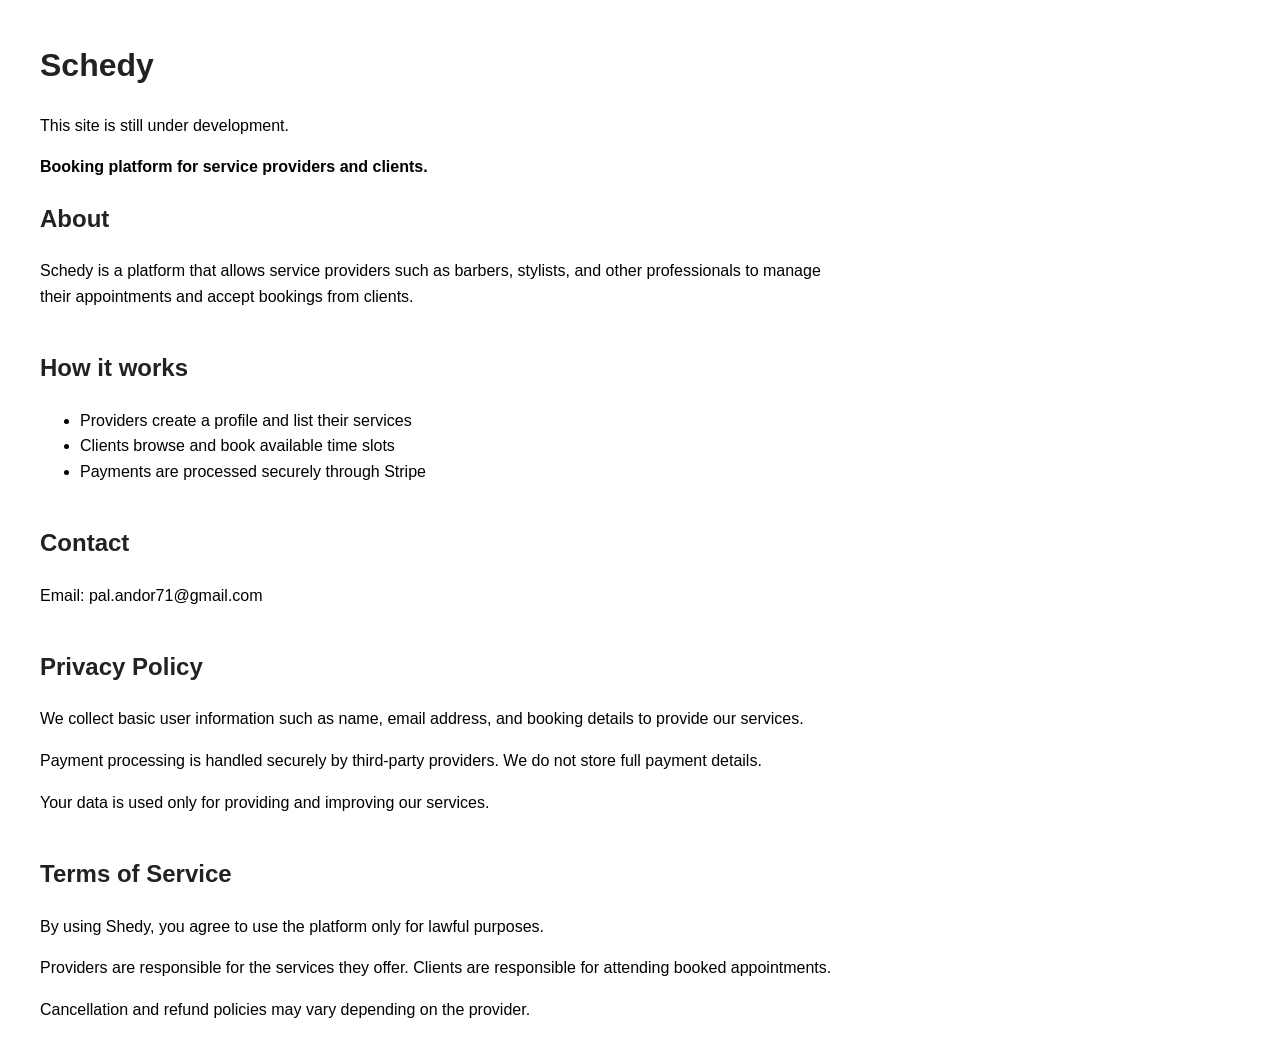
==== index.html @ 548ee228 "Update index.html" ====
<!doctype html>
<html lang="en">
    <head>
        <meta charset="UTF-8" />
        <title>Shedy</title>
        <meta name="viewport" content="width=device-width, initial-scale=1.0" />
        <style>
            body {
                font-family: Arial, sans-serif;
                margin: 40px;
                max-width: 800px;
                line-height: 1.6;
            }
            h1,
            h2 {
                color: #222;
            }
            .section {
                margin-bottom: 40px;
            }
        </style>
    </head>
    <body>
        <h1>Schedy</h1>
        <p>This site is still under development.</p>
        <p><strong>Booking platform for service providers and clients.</strong></p>

        <div class="section">
            <h2>About</h2>
            <p>
                Schedy is a platform that allows service providers such as barbers, stylists, and other professionals to
                manage their appointments and accept bookings from clients.
            </p>
        </div>

        <div class="section">
            <h2>How it works</h2>
            <ul>
                <li>Providers create a profile and list their services</li>
                <li>Clients browse and book available time slots</li>
                <li>Payments are processed securely through Stripe</li>
            </ul>
        </div>

        <div class="section">
            <h2>Contact</h2>
            <p>Email: pal.andor71@gmail.com</p>
        </div>

        <div class="section">
            <h2>Privacy Policy</h2>
            <p>
                We collect basic user information such as name, email address, and booking details to provide our
                services.
            </p>
            <p>
                Payment processing is handled securely by third-party providers. We do not store full payment details.
            </p>
            <p>Your data is used only for providing and improving our services.</p>
        </div>

        <div class="section">
            <h2>Terms of Service</h2>
            <p>By using Shedy, you agree to use the platform only for lawful purposes.</p>
            <p>
                Providers are responsible for the services they offer. Clients are responsible for attending booked
                appointments.
            </p>
            <p>Cancellation and refund policies may vary depending on the provider.</p>
        </div>
    </body>
</html>
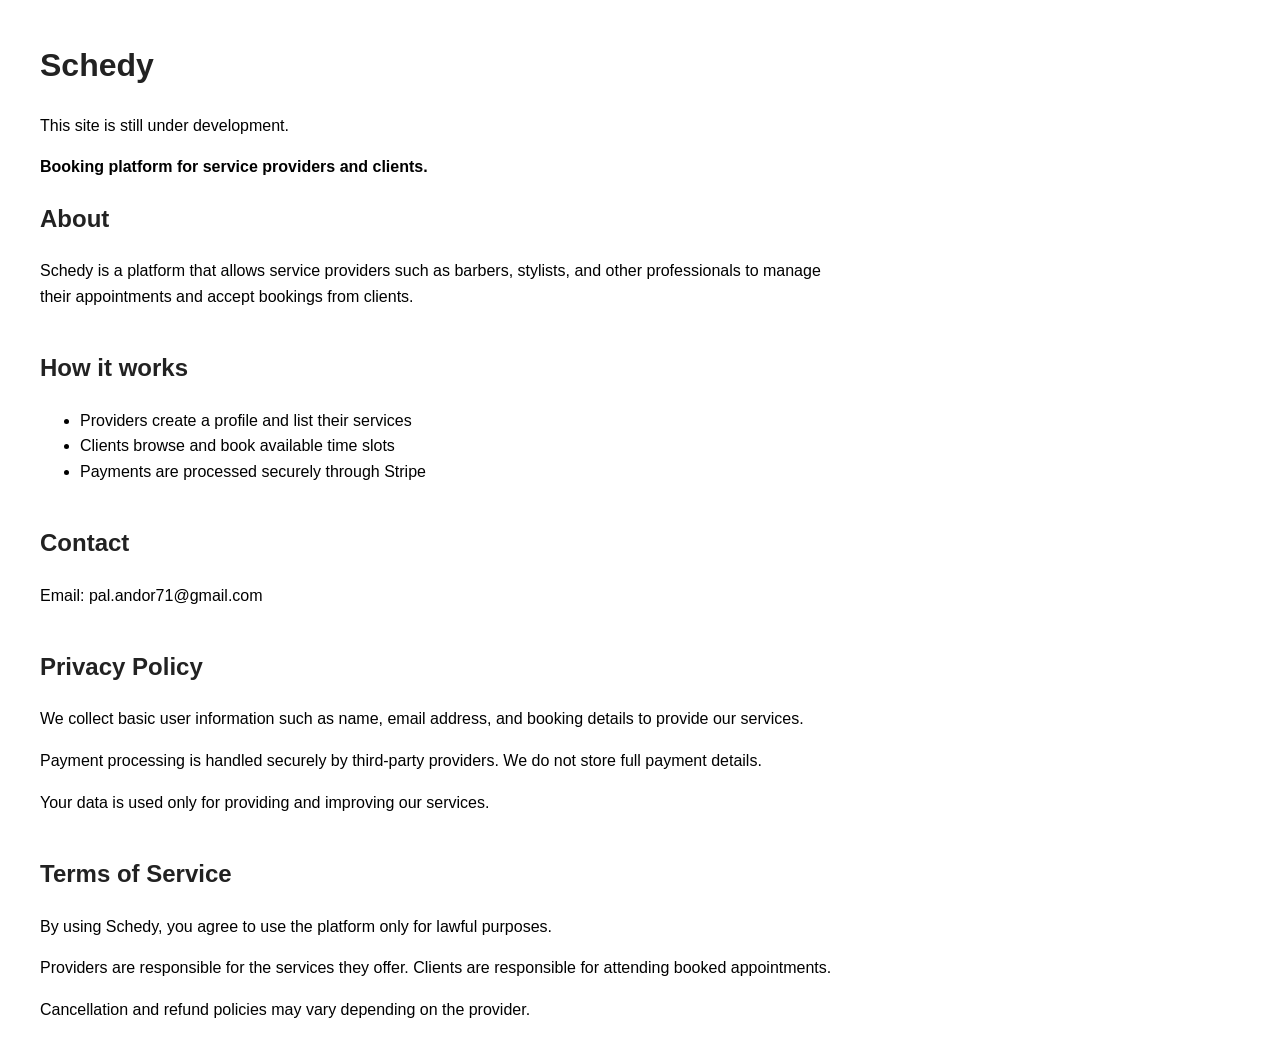
==== commit 510ad946: "Correct spelling of 'Shedy' to 'Schedy'" ====
--- a/index.html
+++ b/index.html
@@ -61,7 +61,7 @@
 
         <div class="section">
             <h2>Terms of Service</h2>
-            <p>By using Shedy, you agree to use the platform only for lawful purposes.</p>
+            <p>By using Schedy, you agree to use the platform only for lawful purposes.</p>
             <p>
                 Providers are responsible for the services they offer. Clients are responsible for attending booked
                 appointments.
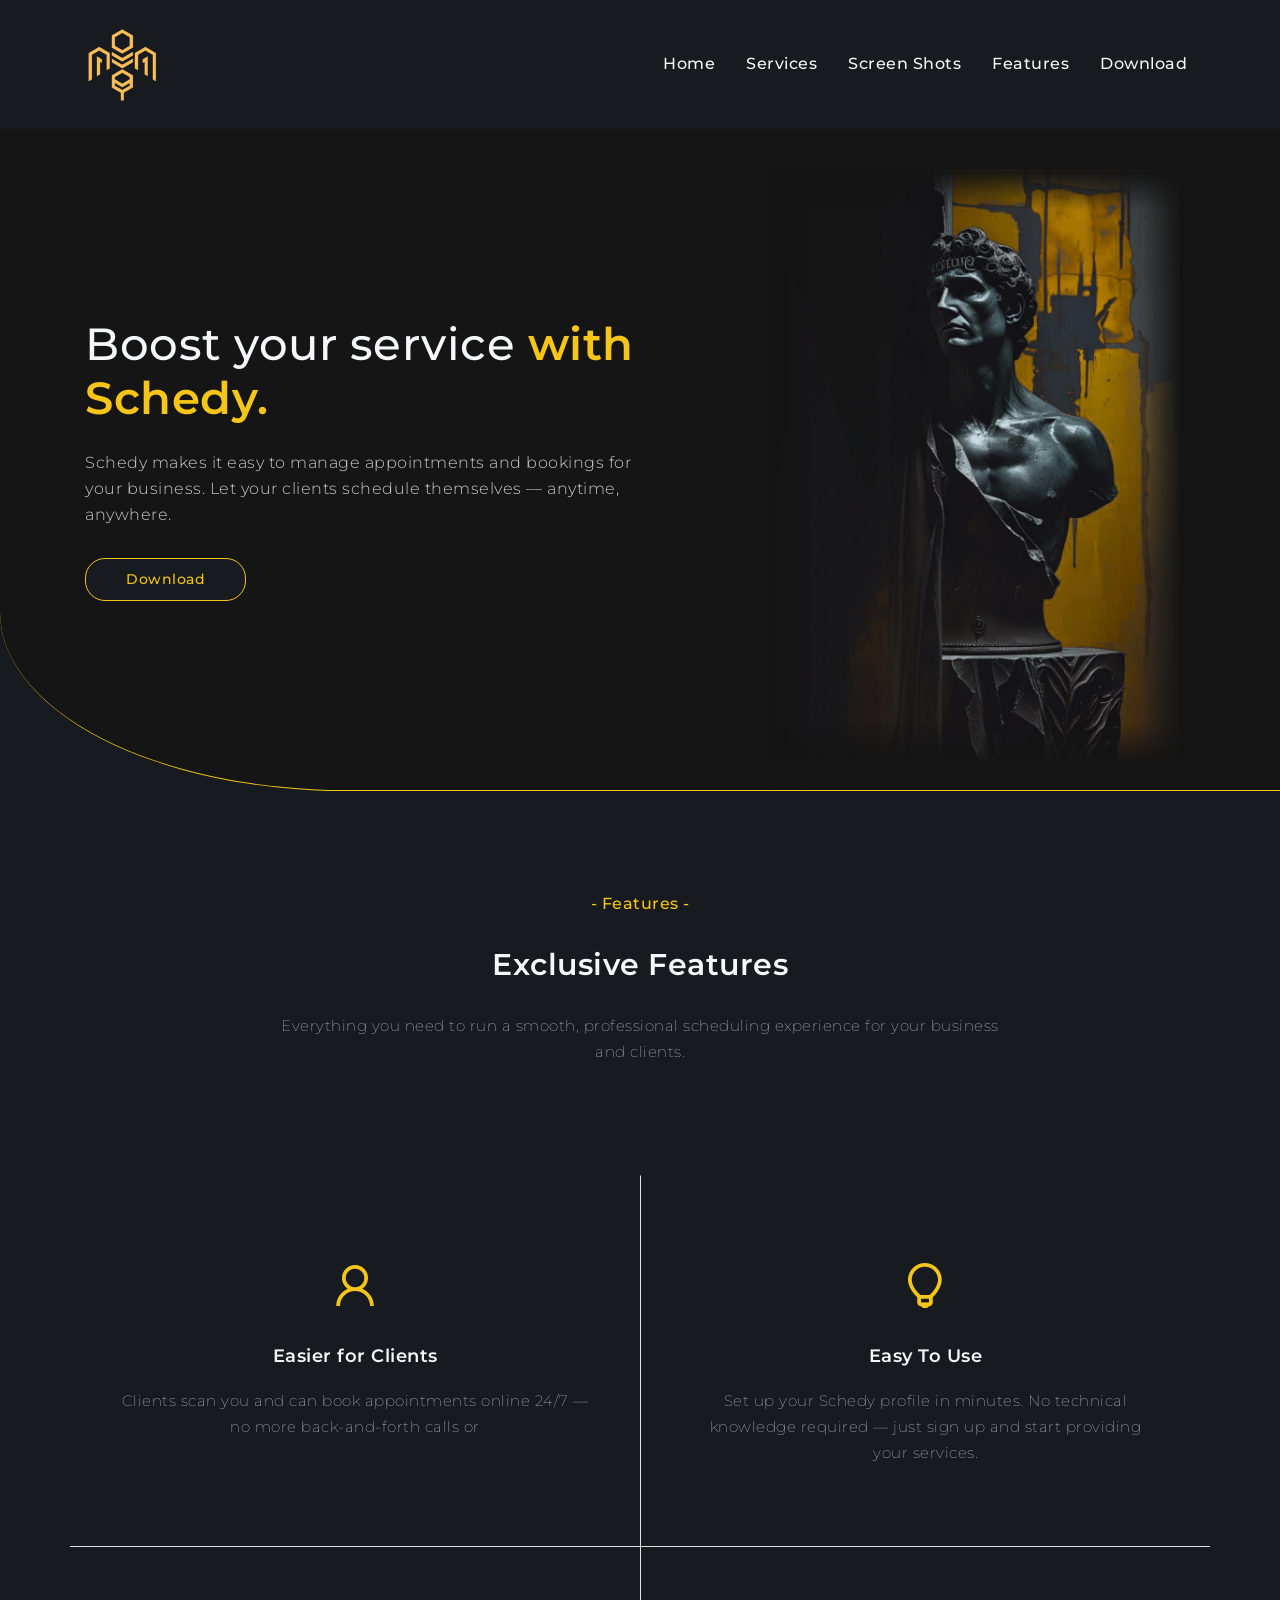
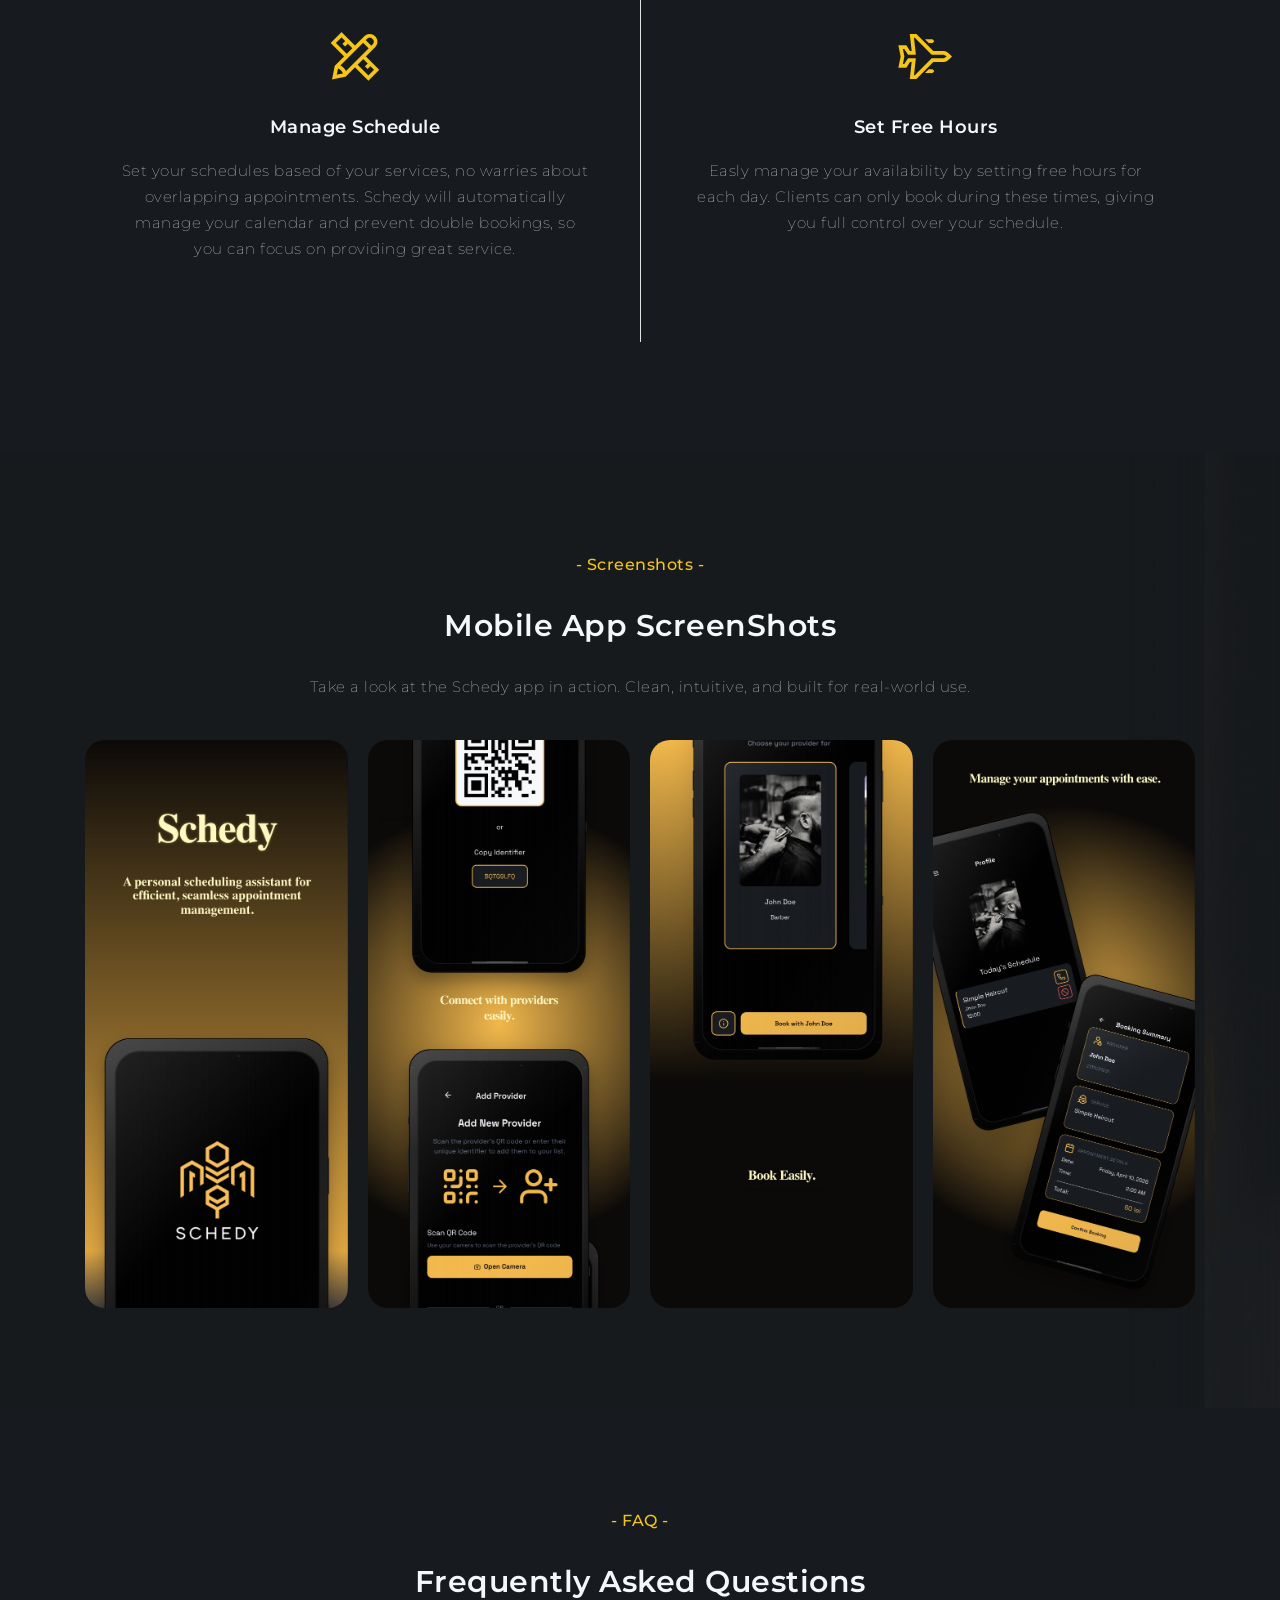
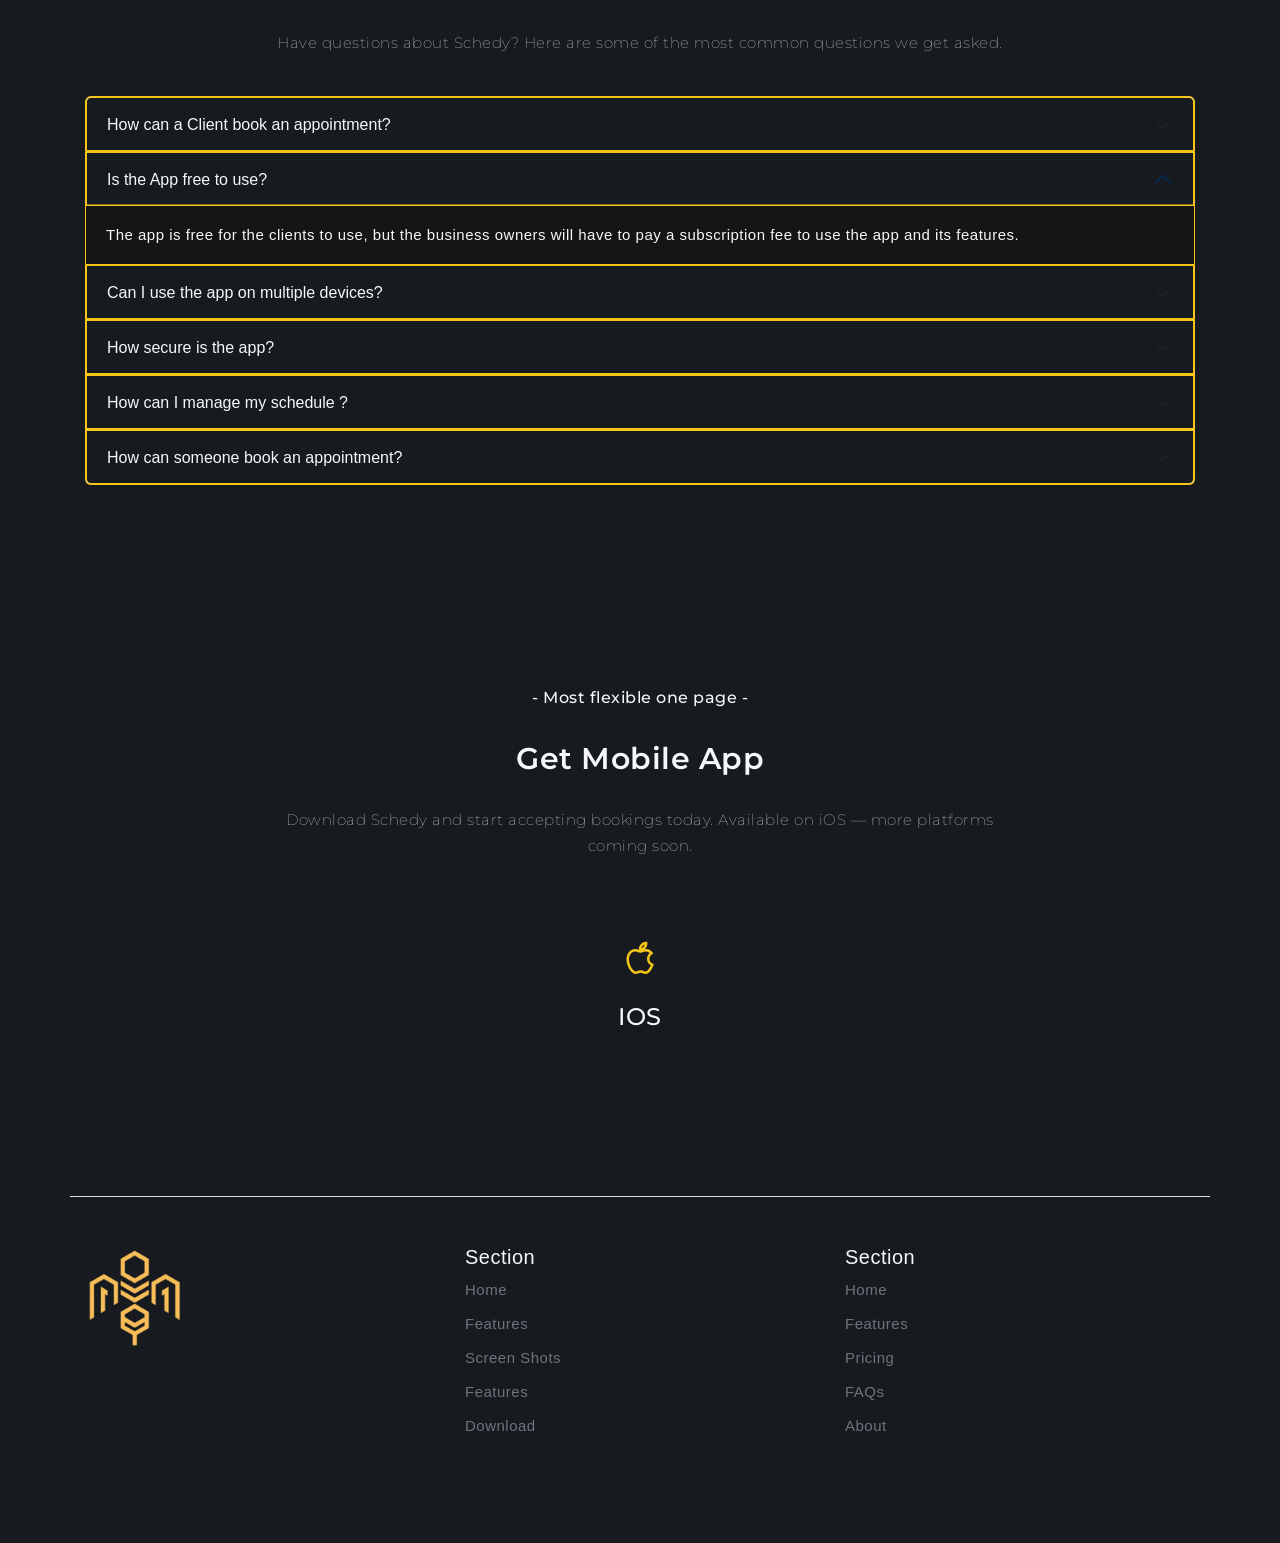
==== commit 2e0d9e15: "new design" ====
--- a/index.html
+++ b/index.html
@@ -1,72 +1,498 @@
 <!doctype html>
 <html lang="en">
     <head>
-        <meta charset="UTF-8" />
-        <title>Shedy</title>
-        <meta name="viewport" content="width=device-width, initial-scale=1.0" />
-        <style>
-            body {
-                font-family: Arial, sans-serif;
-                margin: 40px;
-                max-width: 800px;
-                line-height: 1.6;
-            }
-            h1,
-            h2 {
-                color: #222;
-            }
-            .section {
-                margin-bottom: 40px;
-            }
-        </style>
+        <!-- Meta Tags -->
+        <meta charset="utf-8" />
+        <meta content="width=device-width, initial-scale=1, shrink-to-fit=no" name="viewport" />
+        <!-- Author -->
+        <meta name="author" content="Themes Industry" />
+        <!-- description -->
+        <meta
+            name="description"
+            content="Schedy is a smart scheduling app that helps businesses manage appointments effortlessly. Let clients book online — anytime, from any device."
+        />
+        <!-- keywords -->
+        <meta
+            name="keywords"
+            content="Creative, modern, clean, bootstrap responsive, html5, css3, portfolio, blog, studio, templates, multipurpose, one page, corporate, start-up, studio, branding, designer, freelancer, carousel, parallax, photography, studio, masonry, grid, faq"
+        />
+        <!-- Page Title -->
+        <title>Schedy</title>
+        <link
+            href="https://cdn.jsdelivr.net/npm/bootstrap@5.3.8/dist/css/bootstrap.min.css"
+            rel="stylesheet"
+            integrity="sha384-sRIl4kxILFvY47J16cr9ZwB07vP4J8+LH7qKQnuqkuIAvNWLzeN8tE5YBujZqJLB"
+            crossorigin="anonymous"
+        />
+        <!-- Favicon -->
+        <link rel="icon" href="images/logo.png" />
+        <!--css links-->
+        <link rel="stylesheet" href="vendor/css/bundle.min.css" />
+        <link rel="stylesheet" href="vendor/css/wow.css" />
+        <link rel="stylesheet" href="vendor/css/owl.carousel.min.css" />
+        <link rel="stylesheet" href="vapp-landing/css/line-awesome.min.css" />
+        <link rel="stylesheet" href="vapp-landing/css/style.css" />
     </head>
-    <body>
-        <h1>Schedy</h1>
-        <p>This site is still under development.</p>
-        <p><strong>Booking platform for service providers and clients.</strong></p>
-
-        <div class="section">
-            <h2>About</h2>
-            <p>
-                Schedy is a platform that allows service providers such as barbers, stylists, and other professionals to
-                manage their appointments and accept bookings from clients.
-            </p>
+    <body data-spy="scroll" data-target=".navbar" data-offset="90">
+        <!--loader sec start-->
+        <!-- <div class="loader">
+            <div class="box">
+                <div class="loader-07"></div>
+            </div>
+        </div> -->
+        <!--loader sec end-->
+
+        <!--header sec start-->
+        <header class="head-sec">
+            <div class="container">
+                <div class="top-navigation">
+                    <nav class="navbar navbar-expand-lg navbar-own-dark nav-up">
+                        <a class="navbar-brand" href="#"
+                            ><img src="images/logo_transparent.png" alt="logo" width="75"
+                        /></a>
+
+                        <div class="collapse navbar-collapse d-none d-lg-block" id="navbarNav">
+                            <ul class="navbar-nav horizontal-nav ml-auto">
+                                <li class="nav-item">
+                                    <a class="nav-link scroll" href="#home">Home</a>
+                                </li>
+                                <li class="nav-item">
+                                    <a class="nav-link scroll" href="#services-sec">Services</a>
+                                </li>
+                                <li class="nav-item">
+                                    <a class="nav-link scroll" href="#app-clips">Screen Shots</a>
+                                </li>
+                                <li class="nav-item">
+                                    <a class="nav-link scroll" href="#app">Features</a>
+                                </li>
+                                <li class="nav-item">
+                                    <a class="nav-link scroll" href="#get-app-sec">Download</a>
+                                </li>
+                            </ul>
+                        </div>
+
+                        <div class="navigation-toggle ml-auto d-block d-lg-none">
+                            <ul class="slider-social toggle-btn" id="toggle-btn">
+                                <li class="animated-wrap">
+                                    <a class="animated-element" href="javascript:void(0);">
+                                        <span></span>
+                                        <span></span>
+                                        <span></span>
+                                    </a>
+                                </li>
+                            </ul>
+                        </div>
+                    </nav>
+                </div>
+                <div class="broad">
+                    <div class="close-nav">
+                        <i class="las la-times"></i>
+                    </div>
+                    <nav class="navbar navbar-own-dark navbar-light">
+                        <ul class="navbar-nav">
+                            <li class="nav-item">
+                                <a class="nav-link scroll" href="#home"
+                                    ><i class="las la-angle-double-right"></i> Home</a
+                                >
+                            </li>
+                            <li class="nav-item">
+                                <a class="nav-link scroll" href="#services-sec"
+                                    ><i class="las la-angle-double-right"></i> Services</a
+                                >
+                            </li>
+                            <li class="nav-item">
+                                <a class="nav-link scroll" href="#app-clips"
+                                    ><i class="las la-angle-double-right"></i> Screen Shots</a
+                                >
+                            </li>
+                            <li class="nav-item">
+                                <a class="nav-link scroll" href="#app"
+                                    ><i class="las la-angle-double-right"></i> Features</a
+                                >
+                            </li>
+                            <li class="nav-item">
+                                <a class="nav-link scroll" href="#get-app-sec"
+                                    ><i class="las la-angle-double-right"></i> Download</a
+                                >
+                            </li>
+                        </ul>
+                    </nav>
+                </div>
+            </div>
+        </header>
+        <!--header sec end-->
+
+        <!--Banner sec Start-->
+        <section class="banner-sec" id="home">
+            <div class="container">
+                <div class="row no-gutters">
+                    <div class="col-12 col-lg-6 banner-details text-center text-lg-left">
+                        <div class="banner-inner-content">
+                            <h4 class="banner-heading">Boost your service <span> with Schedy.</span></h4>
+                            <p class="banner-text">
+                                Schedy makes it easy to manage appointments and bookings for your business. Let your
+                                clients schedule themselves — anytime, anywhere.
+                            </p>
+                            <a href="#" class="btn banner-btn">Download</a>
+                        </div>
+                    </div>
+                    <div class="col-12 col-lg-6 banner-img">
+                        <img src="images/hero.png" />
+                    </div>
+                </div>
+            </div>
+        </section>
+        <!--Banner sec end-->
+
+        <!--Services content start-->
+        <div id="services-sec" class="services-sec">
+            <div class="container">
+                <div class="row services-details text-center">
+                    <div class="col-12 col-md-10 col-lg-8 offset-md-1 offset-lg-2">
+                        <p class="sub-heading text-center">- Features -</p>
+                        <h3 class="heading text-center">Exclusive Features</h3>
+                        <p class="detail-text text-center">
+                            Everything you need to run a smooth, professional scheduling experience for your business
+                            and clients.
+                        </p>
+                    </div>
+                </div>
+                <div class="row our-services">
+                    <div class="col-12 col-md-6 s-cards">
+                        <div class="service-card text-center wow fadeInLeft" data-wow-duration="1s">
+                            <div class="image-holder">
+                                <i class="las la-user"></i>
+                            </div>
+                            <h3 class="service-card-heading">Easier for Clients</h3>
+                            <p class="service-card-detail">
+                                Clients scan you and can book appointments online 24/7 — no more back-and-forth calls or
+                            </p>
+                        </div>
+                    </div>
+                    <div class="col-12 col-md-6 s-cards">
+                        <div class="service-card text-center wow fadeInRight" data-wow-duration="1s">
+                            <div class="image-holder">
+                                <i class="las la-lightbulb"></i>
+                            </div>
+                            <h3 class="service-card-heading">Easy To Use</h3>
+                            <p class="service-card-detail">
+                                Set up your Schedy profile in minutes. No technical knowledge required — just sign up
+                                and start providing your services.
+                            </p>
+                        </div>
+                    </div>
+                    <div class="col-12 col-md-6 s-cards">
+                        <div class="service-card text-center wow fadeInLeft" data-wow-duration="1s">
+                            <div class="image-holder">
+                                <i class="las la-pencil-ruler"></i>
+                            </div>
+                            <h3 class="service-card-heading">Manage Schedule</h3>
+                            <p class="service-card-detail">
+                                Set your schedules based of your services, no warries about overlapping appointments.
+                                Schedy will automatically manage your calendar and prevent double bookings, so you can
+                                focus on providing great service.
+                            </p>
+                        </div>
+                    </div>
+                    <div class="col-12 col-md-6 s-cards">
+                        <div class="service-card text-center wow fadeInRight" data-wow-duration="1s">
+                            <div class="image-holder">
+                                <i class="las la-fighter-jet"></i>
+                            </div>
+                            <h3 class="service-card-heading">Set Free Hours</h3>
+                            <p class="service-card-detail">
+                                Easly manage your availability by setting free hours for each day. Clients can only book
+                                during these times, giving you full control over your schedule.
+                            </p>
+                        </div>
+                    </div>
+                </div>
+            </div>
         </div>
-
-        <div class="section">
-            <h2>How it works</h2>
-            <ul>
-                <li>Providers create a profile and list their services</li>
-                <li>Clients browse and book available time slots</li>
-                <li>Payments are processed securely through Stripe</li>
-            </ul>
+        <!--Services content end-->
+
+        <!--Screen content end-->
+        <section class="app-clips" id="app-clips" style="background: url('images/screens.png'); background-size: cover">
+            <div class="container">
+                <div class="row">
+                    <div class="col-12 col-md-10 col-lg-8 offset-md-1 offset-lg-2 app-clips-details">
+                        <p class="sub-heading text-center">- Screenshots -</p>
+                        <h3 class="heading text-center">Mobile App ScreenShots</h3>
+                        <p class="detail-text text-center">
+                            Take a look at the Schedy app in action. Clean, intuitive, and built for real-world use.
+                        </p>
+                    </div>
+                </div>
+                <div class="app-clips-slider owl-carousel owl-theme">
+                    <div class="item">
+                        <img src="images/screenshots/1.jpeg" style="border-radius: 20px" />
+                    </div>
+                    <div class="item">
+                        <img src="images/screenshots/2.jpeg" style="border-radius: 20px" />
+                    </div>
+                    <div class="item">
+                        <img src="images/screenshots/3.jpeg" style="border-radius: 20px" />
+                    </div>
+                    <div class="item">
+                        <img src="images/screenshots/4.jpeg" style="border-radius: 20px" />
+                    </div>
+                    <div class="item">
+                        <img src="images/screenshots/5.jpeg" style="border-radius: 20px" />
+                    </div>
+                    <div class="item">
+                        <img src="images/screenshots/6.jpeg" style="border-radius: 20px" />
+                    </div>
+                </div>
+            </div>
+        </section>
+        <!--Screen content end-->
+
+        <section id="faq" class="services-sec">
+            <div class="container">
+                <div class="row services-details text-center">
+                    <div class="col-12 col-md-10 col-lg-8 offset-md-1 offset-lg-2">
+                        <p class="sub-heading text-center">- FAQ -</p>
+                        <h3 class="heading text-center">Frequently Asked Questions</h3>
+                        <p class="detail-text text-center">
+                            Have questions about Schedy? Here are some of the most common questions we get asked.
+                        </p>
+                    </div>
+                </div>
+                <div class="accordion" id="accordionExample">
+                    <div class="accordion-item">
+                        <h2 class="accordion-header" id="headingEight">
+                            <button
+                                class="accordion-button collapsed"
+                                type="button"
+                                data-bs-toggle="collapse"
+                                data-bs-target="#collapseEight"
+                                aria-expanded="false"
+                                aria-controls="collapseEight"
+                            >
+                                How can a Client book an appointment?
+                            </button>
+                        </h2>
+                        <div
+                            id="collapseEight"
+                            class="accordion-collapse collapse"
+                            aria-labelledby="headingEight"
+                            data-bs-parent="#accordionExample"
+                        >
+                            <div class="accordion-body">
+                                Clients needs to download the app and create an account. When they log in, they need to
+                                scane your QR code to connect with you. After that, they can book appointments by
+                                selecting the service they want, choosing an available time slot, and providing their
+                                contact information.
+                            </div>
+                        </div>
+                    </div>
+                    <div class="accordion-item">
+                        <h2 class="accordion-header" id="headingOne">
+                            <button
+                                class="accordion-button"
+                                type="button"
+                                data-bs-toggle="collapse"
+                                data-bs-target="#collapseOne"
+                                aria-expanded="true"
+                                aria-controls="collapseOne"
+                            >
+                                Is the App free to use?
+                            </button>
+                        </h2>
+                        <div
+                            id="collapseOne"
+                            class="accordion-collapse collapse show"
+                            aria-labelledby="headingOne"
+                            data-bs-parent="#accordionExample"
+                        >
+                            <div class="accordion-body">
+                                The app is free for the clients to use, but the business owners will have to pay a
+                                subscription fee to use the app and its features.
+                            </div>
+                        </div>
+                    </div>
+                    <div class="accordion-item">
+                        <h2 class="accordion-header" id="headingTwo">
+                            <button
+                                class="accordion-button collapsed"
+                                type="button"
+                                data-bs-toggle="collapse"
+                                data-bs-target="#collapseTwo"
+                                aria-expanded="false"
+                                aria-controls="collapseTwo"
+                            >
+                                Can I use the app on multiple devices?
+                            </button>
+                        </h2>
+                        <div
+                            id="collapseTwo"
+                            class="accordion-collapse collapse"
+                            aria-labelledby="headingTwo"
+                            data-bs-parent="#accordionExample"
+                        >
+                            <div class="accordion-body">
+                                Yes, you can use the app on multiple devices. You can log in to your account from any
+                                device and access your schedule and appointments.
+                            </div>
+                        </div>
+                    </div>
+                    <div class="accordion-item">
+                        <h2 class="accordion-header" id="headingThree">
+                            <button
+                                class="accordion-button collapsed"
+                                type="button"
+                                data-bs-toggle="collapse"
+                                data-bs-target="#collapseThree"
+                                aria-expanded="false"
+                                aria-controls="collapseThree"
+                            >
+                                How secure is the app?
+                            </button>
+                        </h2>
+                        <div
+                            id="collapseThree"
+                            class="accordion-collapse collapse"
+                            aria-labelledby="headingThree"
+                            data-bs-parent="#accordionExample"
+                        >
+                            <div class="accordion-body">
+                                The app takes security very seriously. We use industry-standard encryption to protect
+                                your data and ensure that your information is safe and secure.
+                            </div>
+                        </div>
+                    </div>
+                    <div class="accordion-item">
+                        <h2 class="accordion-header" id="headingFour">
+                            <button
+                                class="accordion-button collapsed"
+                                type="button"
+                                data-bs-toggle="collapse"
+                                data-bs-target="#collapseFour"
+                                aria-expanded="false"
+                                aria-controls="collapseFour"
+                            >
+                                How can I manage my schedule ?
+                            </button>
+                        </h2>
+                        <div
+                            id="collapseFour"
+                            class="accordion-collapse collapse"
+                            aria-labelledby="headingFour"
+                            data-bs-parent="#accordionExample"
+                        >
+                            <div class="accordion-body">
+                                The schedy app provides an easy-to-use interface for managing your schedule. It
+                                generates your schedules automatically as you set your service durations. You can set
+                                your availability, view upcoming appointments, and make changes to your schedule as
+                                needed. The app also sends you notifications about upcoming appointments and allows you
+                                to communicate with your clients directly through the app.
+                            </div>
+                        </div>
+                    </div>
+                    <div class="accordion-item">
+                        <h2 class="accordion-header" id="headingSix ">
+                            <button
+                                class="accordion-button collapsed"
+                                type="button"
+                                data-bs-toggle="collapse"
+                                data-bs-target="#collapseFive"
+                                aria-expanded="false"
+                                aria-controls="collapseFive"
+                            >
+                                How can someone book an appointment?
+                            </button>
+                        </h2>
+                        <div
+                            id="collapseFive"
+                            class="accordion-collapse collapse"
+                            aria-labelledby="headingFive"
+                            data-bs-parent="#accordionExample"
+                        >
+                            <div class="accordion-body">
+                                The schedy app allows you to set your free time slots or off days easily. You can go to
+                                the settings section of the app and select the days and times when you are available for
+                                appointments. You can also set specific time slots as unavailable if you have other
+                                commitments during those times. This way, clients will only be able to book appointments
+                                during your available time slots, giving you full control over your schedule.
+                            </div>
+                        </div>
+                    </div>
+                </div>
+            </div>
+        </section>
+        <!--App Section-->
+
+        <!--App Section End-->
+
+        <!--Get App Banner Start-->
+        <section id="get-app-sec" class="get-app-sec">
+            <div class="container">
+                <div class="row">
+                    <div class="col-12 col-md-10 col-lg-8 offset-md-1 offset-lg-2 get-app-details text-center">
+                        <p class="sub-heading text-center">- Most flexible one page -</p>
+                        <h3 class="heading text-center">Get Mobile App</h3>
+                        <p class="detail-text text-center">
+                            Download Schedy and start accepting bookings today. Available on iOS — more platforms coming
+                            soon.
+                        </p>
+
+                        <div class="app-feature">
+                            <i class="lab la-apple"></i>
+                            <h4 class="mb-3">IOS</h4>
+                        </div>
+                    </div>
+                </div>
+            </div>
+        </section>
+        <!---Get App Banner Start End-->
+
+        <div class="container">
+            <footer class="row row-cols-5 py-5 my-5 border-top">
+                <div class="col">
+                    <img src="images/logo_transparent.png" alt="logo" width="100" />
+                </div>
+
+                <div class="col">
+                    <h5>Section</h5>
+                    <ul class="nav flex-column">
+                        <li class="nav-item mb-2"><a href="#home" class="nav-link p-0 text-muted">Home</a></li>
+                        <li class="nav-item mb-2">
+                            <a href="#services-sec" class="nav-link p-0 text-muted">Features</a>
+                        </li>
+                        <li class="nav-item mb-2">
+                            <a href="#app-clips" class="nav-link p-0 text-muted">Screen Shots</a>
+                        </li>
+                        <li class="nav-item mb-2"><a href="#app" class="nav-link p-0 text-muted">Features</a></li>
+                        <li class="nav-item mb-2">
+                            <a href="#get-app-sec" class="nav-link p-0 text-muted">Download</a>
+                        </li>
+                    </ul>
+                </div>
+
+                <div class="col">
+                    <h5>Section</h5>
+                    <ul class="nav flex-column">
+                        <li class="nav-item mb-2"><a href="#" class="nav-link p-0 text-muted">Home</a></li>
+                        <li class="nav-item mb-2"><a href="#" class="nav-link p-0 text-muted">Features</a></li>
+                        <li class="nav-item mb-2"><a href="#" class="nav-link p-0 text-muted">Pricing</a></li>
+                        <li class="nav-item mb-2"><a href="#" class="nav-link p-0 text-muted">FAQs</a></li>
+                        <li class="nav-item mb-2"><a href="#" class="nav-link p-0 text-muted">About</a></li>
+                    </ul>
+                </div>
+            </footer>
         </div>
-
-        <div class="section">
-            <h2>Contact</h2>
-            <p>Email: pal.andor71@gmail.com</p>
-        </div>
-
-        <div class="section">
-            <h2>Privacy Policy</h2>
-            <p>
-                We collect basic user information such as name, email address, and booking details to provide our
-                services.
-            </p>
-            <p>
-                Payment processing is handled securely by third-party providers. We do not store full payment details.
-            </p>
-            <p>Your data is used only for providing and improving our services.</p>
-        </div>
-
-        <div class="section">
-            <h2>Terms of Service</h2>
-            <p>By using Schedy, you agree to use the platform only for lawful purposes.</p>
-            <p>
-                Providers are responsible for the services they offer. Clients are responsible for attending booked
-                appointments.
-            </p>
-            <p>Cancellation and refund policies may vary depending on the provider.</p>
-        </div>
+        <!--footer sec end-->
+
+        <script src="vendor/js/bundle.min.js"></script>
+        <script src="vendor/js/owl.carousel.min.js"></script>
+        <script src="vendor/js/wow.min.js"></script>
+        <script src="vendor/js/parallaxie.min.js"></script>
+        <!--counter js links-->
+        <script src="vapp-landing/js/script.js"></script>
+        <script
+            src="https://cdn.jsdelivr.net/npm/bootstrap@5.3.8/dist/js/bootstrap.bundle.min.js"
+            integrity="sha384-FKyoEForCGlyvwx9Hj09JcYn3nv7wiPVlz7YYwJrWVcXK/BmnVDxM+D2scQbITxI"
+            crossorigin="anonymous"
+        ></script>
     </body>
 </html>
--- a/vapp-landing/css/line-awesome.min.css
+++ b/vapp-landing/css/line-awesome.min.css
@@ -0,0 +1 @@
+.la,.lab,.lad,.lal,.lar,.las{-moz-osx-font-smoothing:grayscale;-webkit-font-smoothing:antialiased;display:inline-block;font-style:normal;font-variant:normal;text-rendering:auto;line-height:1}.la-lg{font-size:1.33333em;line-height:.75em;vertical-align:-.0667em}.la-xs{font-size:.75em}.la-sm{font-size:.875em}.la-1x{font-size:1em}.la-2x{font-size:2em}.la-3x{font-size:3em}.la-4x{font-size:4em}.la-5x{font-size:5em}.la-6x{font-size:6em}.la-7x{font-size:7em}.la-8x{font-size:8em}.la-9x{font-size:9em}.la-10x{font-size:10em}.la-fw{text-align:center;width:1.25em}.la-ul{list-style-type:none;margin-left:2.5em;padding-left:0}.la-ul>li{position:relative}.la-li{left:-2em;position:absolute;text-align:center;width:2em;line-height:inherit}.la-border{border:solid .08em #eee;border-radius:.1em;padding:.2em .25em .15em}.la-pull-left{float:left}.la-pull-right{float:right}.la.la-pull-left,.lab.la-pull-left,.lal.la-pull-left,.lar.la-pull-left,.las.la-pull-left{margin-right:.3em}.la.la-pull-right,.lab.la-pull-right,.lal.la-pull-right,.lar.la-pull-right,.las.la-pull-right{margin-left:.3em}.la-spin{-webkit-animation:la-spin 2s infinite linear;animation:la-spin 2s infinite linear}.la-pulse{-webkit-animation:la-spin 1s infinite steps(8);animation:la-spin 1s infinite steps(8)}@-webkit-keyframes la-spin{0%{-webkit-transform:rotate(0);transform:rotate(0)}100%{-webkit-transform:rotate(360deg);transform:rotate(360deg)}}@keyframes la-spin{0%{-webkit-transform:rotate(0);transform:rotate(0)}100%{-webkit-transform:rotate(360deg);transform:rotate(360deg)}}.la-rotate-90{-webkit-transform:rotate(90deg);transform:rotate(90deg)}.la-rotate-180{-webkit-transform:rotate(180deg);transform:rotate(180deg)}.la-rotate-270{-webkit-transform:rotate(270deg);transform:rotate(270deg)}.la-flip-horizontal{-webkit-transform:scale(-1,1);transform:scale(-1,1)}.la-flip-vertical{-webkit-transform:scale(1,-1);transform:scale(1,-1)}.la-flip-both,.la-flip-horizontal.la-flip-vertical{-webkit-transform:scale(-1,-1);transform:scale(-1,-1)}:root .la-flip-both,:root .la-flip-horizontal,:root .la-flip-vertical,:root .la-rotate-180,:root .la-rotate-270,:root .la-rotate-90{-webkit-filter:none;filter:none}.la-stack{display:inline-block;height:2em;line-height:2em;position:relative;vertical-align:middle;width:2.5em}.la-stack-1x,.la-stack-2x{left:0;position:absolute;text-align:center;width:100%}.la-stack-1x{line-height:inherit}.la-stack-2x{font-size:2em}.la-inverse{color:#fff}.la-500px:before{content:"\f26e"}.la-accessible-icon:before{content:"\f368"}.la-accusoft:before{content:"\f369"}.la-acquisitions-incorporated:before{content:"\f6af"}.la-ad:before{content:"\f641"}.la-address-book:before{content:"\f2b9"}.la-address-card:before{content:"\f2bb"}.la-adjust:before{content:"\f042"}.la-adn:before{content:"\f170"}.la-adobe:before{content:"\f778"}.la-adversal:before{content:"\f36a"}.la-affiliatetheme:before{content:"\f36b"}.la-air-freshener:before{content:"\f5d0"}.la-airbnb:before{content:"\f834"}.la-algolia:before{content:"\f36c"}.la-align-center:before{content:"\f037"}.la-align-justify:before{content:"\f039"}.la-align-left:before{content:"\f036"}.la-align-right:before{content:"\f038"}.la-alipay:before{content:"\f642"}.la-allergies:before{content:"\f461"}.la-amazon:before{content:"\f270"}.la-amazon-pay:before{content:"\f42c"}.la-ambulance:before{content:"\f0f9"}.la-american-sign-language-interpreting:before{content:"\f2a3"}.la-amilia:before{content:"\f36d"}.la-anchor:before{content:"\f13d"}.la-android:before{content:"\f17b"}.la-angellist:before{content:"\f209"}.la-angle-double-down:before{content:"\f103"}.la-angle-double-left:before{content:"\f100"}.la-angle-double-right:before{content:"\f101"}.la-angle-double-up:before{content:"\f102"}.la-angle-down:before{content:"\f107"}.la-angle-left:before{content:"\f104"}.la-angle-right:before{content:"\f105"}.la-angle-up:before{content:"\f106"}.la-angry:before{content:"\f556"}.la-angrycreative:before{content:"\f36e"}.la-angular:before{content:"\f420"}.la-ankh:before{content:"\f644"}.la-app-store:before{content:"\f36f"}.la-app-store-ios:before{content:"\f370"}.la-apper:before{content:"\f371"}.la-apple:before{content:"\f179"}.la-apple-alt:before{content:"\f5d1"}.la-apple-pay:before{content:"\f415"}.la-archive:before{content:"\f187"}.la-archway:before{content:"\f557"}.la-arrow-alt-circle-down:before{content:"\f358"}.la-arrow-alt-circle-left:before{content:"\f359"}.la-arrow-alt-circle-right:before{content:"\f35a"}.la-arrow-alt-circle-up:before{content:"\f35b"}.la-arrow-circle-down:before{content:"\f0ab"}.la-arrow-circle-left:before{content:"\f0a8"}.la-arrow-circle-right:before{content:"\f0a9"}.la-arrow-circle-up:before{content:"\f0aa"}.la-arrow-down:before{content:"\f063"}.la-arrow-left:before{content:"\f060"}.la-arrow-right:before{content:"\f061"}.la-arrow-up:before{content:"\f062"}.la-arrows-alt:before{content:"\f0b2"}.la-arrows-alt-h:before{content:"\f337"}.la-arrows-alt-v:before{content:"\f338"}.la-artstation:before{content:"\f77a"}.la-assistive-listening-systems:before{content:"\f2a2"}.la-asterisk:before{content:"\f069"}.la-asymmetrik:before{content:"\f372"}.la-at:before{content:"\f1fa"}.la-atlas:before{content:"\f558"}.la-atlassian:before{content:"\f77b"}.la-atom:before{content:"\f5d2"}.la-audible:before{content:"\f373"}.la-audio-description:before{content:"\f29e"}.la-autoprefixer:before{content:"\f41c"}.la-avianex:before{content:"\f374"}.la-aviato:before{content:"\f421"}.la-award:before{content:"\f559"}.la-aws:before{content:"\f375"}.la-baby:before{content:"\f77c"}.la-baby-carriage:before{content:"\f77d"}.la-backspace:before{content:"\f55a"}.la-backward:before{content:"\f04a"}.la-bacon:before{content:"\f7e5"}.la-balance-scale:before{content:"\f24e"}.la-balance-scale-left:before{content:"\f515"}.la-balance-scale-right:before{content:"\f516"}.la-ban:before{content:"\f05e"}.la-band-aid:before{content:"\f462"}.la-bandcamp:before{content:"\f2d5"}.la-barcode:before{content:"\f02a"}.la-bars:before{content:"\f0c9"}.la-baseball-ball:before{content:"\f433"}.la-basketball-ball:before{content:"\f434"}.la-bath:before{content:"\f2cd"}.la-battery-empty:before{content:"\f244"}.la-battery-full:before{content:"\f240"}.la-battery-half:before{content:"\f242"}.la-battery-quarter:before{content:"\f243"}.la-battery-three-quarters:before{content:"\f241"}.la-battle-net:before{content:"\f835"}.la-bed:before{content:"\f236"}.la-beer:before{content:"\f0fc"}.la-behance:before{content:"\f1b4"}.la-behance-square:before{content:"\f1b5"}.la-bell:before{content:"\f0f3"}.la-bell-slash:before{content:"\f1f6"}.la-bezier-curve:before{content:"\f55b"}.la-bible:before{content:"\f647"}.la-bicycle:before{content:"\f206"}.la-biking:before{content:"\f84a"}.la-bimobject:before{content:"\f378"}.la-binoculars:before{content:"\f1e5"}.la-biohazard:before{content:"\f780"}.la-birthday-cake:before{content:"\f1fd"}.la-bitbucket:before{content:"\f171"}.la-bitcoin:before{content:"\f379"}.la-bity:before{content:"\f37a"}.la-black-tie:before{content:"\f27e"}.la-blackberry:before{content:"\f37b"}.la-blender:before{content:"\f517"}.la-blender-phone:before{content:"\f6b6"}.la-blind:before{content:"\f29d"}.la-blog:before{content:"\f781"}.la-blogger:before{content:"\f37c"}.la-blogger-b:before{content:"\f37d"}.la-bluetooth:before{content:"\f293"}.la-bluetooth-b:before{content:"\f294"}.la-bold:before{content:"\f032"}.la-bolt:before{content:"\f0e7"}.la-bomb:before{content:"\f1e2"}.la-bone:before{content:"\f5d7"}.la-bong:before{content:"\f55c"}.la-book:before{content:"\f02d"}.la-book-dead:before{content:"\f6b7"}.la-book-medical:before{content:"\f7e6"}.la-book-open:before{content:"\f518"}.la-book-reader:before{content:"\f5da"}.la-bookmark:before{content:"\f02e"}.la-bootstrap:before{content:"\f836"}.la-border-all:before{content:"\f84c"}.la-border-none:before{content:"\f850"}.la-border-style:before{content:"\f853"}.la-bowling-ball:before{content:"\f436"}.la-box:before{content:"\f466"}.la-box-open:before{content:"\f49e"}.la-boxes:before{content:"\f468"}.la-braille:before{content:"\f2a1"}.la-brain:before{content:"\f5dc"}.la-bread-slice:before{content:"\f7ec"}.la-briefcase:before{content:"\f0b1"}.la-briefcase-medical:before{content:"\f469"}.la-broadcast-tower:before{content:"\f519"}.la-broom:before{content:"\f51a"}.la-brush:before{content:"\f55d"}.la-btc:before{content:"\f15a"}.la-buffer:before{content:"\f837"}.la-bug:before{content:"\f188"}.la-building:before{content:"\f1ad"}.la-bullhorn:before{content:"\f0a1"}.la-bullseye:before{content:"\f140"}.la-burn:before{content:"\f46a"}.la-buromobelexperte:before{content:"\f37f"}.la-bus:before{content:"\f207"}.la-bus-alt:before{content:"\f55e"}.la-business-time:before{content:"\f64a"}.la-buy-n-large:before{content:"\f8a6"}.la-buysellads:before{content:"\f20d"}.la-calculator:before{content:"\f1ec"}.la-calendar:before{content:"\f133"}.la-calendar-alt:before{content:"\f073"}.la-calendar-check:before{content:"\f274"}.la-calendar-day:before{content:"\f783"}.la-calendar-minus:before{content:"\f272"}.la-calendar-plus:before{content:"\f271"}.la-calendar-times:before{content:"\f273"}.la-calendar-week:before{content:"\f784"}.la-camera:before{content:"\f030"}.la-camera-retro:before{content:"\f083"}.la-campground:before{content:"\f6bb"}.la-canadian-maple-leaf:before{content:"\f785"}.la-candy-cane:before{content:"\f786"}.la-cannabis:before{content:"\f55f"}.la-capsules:before{content:"\f46b"}.la-car:before{content:"\f1b9"}.la-car-alt:before{content:"\f5de"}.la-car-battery:before{content:"\f5df"}.la-car-crash:before{content:"\f5e1"}.la-car-side:before{content:"\f5e4"}.la-caret-down:before{content:"\f0d7"}.la-caret-left:before{content:"\f0d9"}.la-caret-right:before{content:"\f0da"}.la-caret-square-down:before{content:"\f150"}.la-caret-square-left:before{content:"\f191"}.la-caret-square-right:before{content:"\f152"}.la-caret-square-up:before{content:"\f151"}.la-caret-up:before{content:"\f0d8"}.la-carrot:before{content:"\f787"}.la-cart-arrow-down:before{content:"\f218"}.la-cart-plus:before{content:"\f217"}.la-cash-register:before{content:"\f788"}.la-cat:before{content:"\f6be"}.la-cc-amazon-pay:before{content:"\f42d"}.la-cc-amex:before{content:"\f1f3"}.la-cc-apple-pay:before{content:"\f416"}.la-cc-diners-club:before{content:"\f24c"}.la-cc-discover:before{content:"\f1f2"}.la-cc-jcb:before{content:"\f24b"}.la-cc-mastercard:before{content:"\f1f1"}.la-cc-paypal:before{content:"\f1f4"}.la-cc-stripe:before{content:"\f1f5"}.la-cc-visa:before{content:"\f1f0"}.la-centercode:before{content:"\f380"}.la-centos:before{content:"\f789"}.la-certificate:before{content:"\f0a3"}.la-chair:before{content:"\f6c0"}.la-chalkboard:before{content:"\f51b"}.la-chalkboard-teacher:before{content:"\f51c"}.la-charging-station:before{content:"\f5e7"}.la-chart-area:before{content:"\f1fe"}.la-chart-bar:before{content:"\f080"}.la-chart-line:before{content:"\f201"}.la-chart-pie:before{content:"\f200"}.la-check:before{content:"\f00c"}.la-check-circle:before{content:"\f058"}.la-check-double:before{content:"\f560"}.la-check-square:before{content:"\f14a"}.la-cheese:before{content:"\f7ef"}.la-chess:before{content:"\f439"}.la-chess-bishop:before{content:"\f43a"}.la-chess-board:before{content:"\f43c"}.la-chess-king:before{content:"\f43f"}.la-chess-knight:before{content:"\f441"}.la-chess-pawn:before{content:"\f443"}.la-chess-queen:before{content:"\f445"}.la-chess-rook:before{content:"\f447"}.la-chevron-circle-down:before{content:"\f13a"}.la-chevron-circle-left:before{content:"\f137"}.la-chevron-circle-right:before{content:"\f138"}.la-chevron-circle-up:before{content:"\f139"}.la-chevron-down:before{content:"\f078"}.la-chevron-left:before{content:"\f053"}.la-chevron-right:before{content:"\f054"}.la-chevron-up:before{content:"\f077"}.la-child:before{content:"\f1ae"}.la-chrome:before{content:"\f268"}.la-chromecast:before{content:"\f838"}.la-church:before{content:"\f51d"}.la-circle:before{content:"\f111"}.la-circle-notch:before{content:"\f1ce"}.la-city:before{content:"\f64f"}.la-clinic-medical:before{content:"\f7f2"}.la-clipboard:before{content:"\f328"}.la-clipboard-check:before{content:"\f46c"}.la-clipboard-list:before{content:"\f46d"}.la-clock:before{content:"\f017"}.la-clone:before{content:"\f24d"}.la-closed-captioning:before{content:"\f20a"}.la-cloud:before{content:"\f0c2"}.la-cloud-download-alt:before{content:"\f381"}.la-cloud-meatball:before{content:"\f73b"}.la-cloud-moon:before{content:"\f6c3"}.la-cloud-moon-rain:before{content:"\f73c"}.la-cloud-rain:before{content:"\f73d"}.la-cloud-showers-heavy:before{content:"\f740"}.la-cloud-sun:before{content:"\f6c4"}.la-cloud-sun-rain:before{content:"\f743"}.la-cloud-upload-alt:before{content:"\f382"}.la-cloudscale:before{content:"\f383"}.la-cloudsmith:before{content:"\f384"}.la-cloudversify:before{content:"\f385"}.la-cocktail:before{content:"\f561"}.la-code:before{content:"\f121"}.la-code-branch:before{content:"\f126"}.la-codepen:before{content:"\f1cb"}.la-codiepie:before{content:"\f284"}.la-coffee:before{content:"\f0f4"}.la-cog:before{content:"\f013"}.la-cogs:before{content:"\f085"}.la-coins:before{content:"\f51e"}.la-columns:before{content:"\f0db"}.la-comment:before{content:"\f075"}.la-comment-alt:before{content:"\f27a"}.la-comment-dollar:before{content:"\f651"}.la-comment-dots:before{content:"\f4ad"}.la-comment-medical:before{content:"\f7f5"}.la-comment-slash:before{content:"\f4b3"}.la-comments:before{content:"\f086"}.la-comments-dollar:before{content:"\f653"}.la-compact-disc:before{content:"\f51f"}.la-compass:before{content:"\f14e"}.la-compress:before{content:"\f066"}.la-compress-arrows-alt:before{content:"\f78c"}.la-concierge-bell:before{content:"\f562"}.la-confluence:before{content:"\f78d"}.la-connectdevelop:before{content:"\f20e"}.la-contao:before{content:"\f26d"}.la-cookie:before{content:"\f563"}.la-cookie-bite:before{content:"\f564"}.la-copy:before{content:"\f0c5"}.la-copyright:before{content:"\f1f9"}.la-cotton-bureau:before{content:"\f89e"}.la-couch:before{content:"\f4b8"}.la-cpanel:before{content:"\f388"}.la-creative-commons:before{content:"\f25e"}.la-creative-commons-by:before{content:"\f4e7"}.la-creative-commons-nc:before{content:"\f4e8"}.la-creative-commons-nc-eu:before{content:"\f4e9"}.la-creative-commons-nc-jp:before{content:"\f4ea"}.la-creative-commons-nd:before{content:"\f4eb"}.la-creative-commons-pd:before{content:"\f4ec"}.la-creative-commons-pd-alt:before{content:"\f4ed"}.la-creative-commons-remix:before{content:"\f4ee"}.la-creative-commons-sa:before{content:"\f4ef"}.la-creative-commons-sampling:before{content:"\f4f0"}.la-creative-commons-sampling-plus:before{content:"\f4f1"}.la-creative-commons-share:before{content:"\f4f2"}.la-creative-commons-zero:before{content:"\f4f3"}.la-credit-card:before{content:"\f09d"}.la-critical-role:before{content:"\f6c9"}.la-crop:before{content:"\f125"}.la-crop-alt:before{content:"\f565"}.la-cross:before{content:"\f654"}.la-crosshairs:before{content:"\f05b"}.la-crow:before{content:"\f520"}.la-crown:before{content:"\f521"}.la-crutch:before{content:"\f7f7"}.la-css3:before{content:"\f13c"}.la-css3-alt:before{content:"\f38b"}.la-cube:before{content:"\f1b2"}.la-cubes:before{content:"\f1b3"}.la-cut:before{content:"\f0c4"}.la-cuttlefish:before{content:"\f38c"}.la-d-and-d:before{content:"\f38d"}.la-d-and-d-beyond:before{content:"\f6ca"}.la-dashcube:before{content:"\f210"}.la-database:before{content:"\f1c0"}.la-deaf:before{content:"\f2a4"}.la-delicious:before{content:"\f1a5"}.la-democrat:before{content:"\f747"}.la-deploydog:before{content:"\f38e"}.la-deskpro:before{content:"\f38f"}.la-desktop:before{content:"\f108"}.la-dev:before{content:"\f6cc"}.la-deviantart:before{content:"\f1bd"}.la-dharmachakra:before{content:"\f655"}.la-dhl:before{content:"\f790"}.la-diagnoses:before{content:"\f470"}.la-diaspora:before{content:"\f791"}.la-dice:before{content:"\f522"}.la-dice-d20:before{content:"\f6cf"}.la-dice-d6:before{content:"\f6d1"}.la-dice-five:before{content:"\f523"}.la-dice-four:before{content:"\f524"}.la-dice-one:before{content:"\f525"}.la-dice-six:before{content:"\f526"}.la-dice-three:before{content:"\f527"}.la-dice-two:before{content:"\f528"}.la-digg:before{content:"\f1a6"}.la-digital-ocean:before{content:"\f391"}.la-digital-tachograph:before{content:"\f566"}.la-directions:before{content:"\f5eb"}.la-discord:before{content:"\f392"}.la-discourse:before{content:"\f393"}.la-divide:before{content:"\f529"}.la-dizzy:before{content:"\f567"}.la-dna:before{content:"\f471"}.la-dochub:before{content:"\f394"}.la-docker:before{content:"\f395"}.la-dog:before{content:"\f6d3"}.la-dollar-sign:before{content:"\f155"}.la-dolly:before{content:"\f472"}.la-dolly-flatbed:before{content:"\f474"}.la-donate:before{content:"\f4b9"}.la-door-closed:before{content:"\f52a"}.la-door-open:before{content:"\f52b"}.la-dot-circle:before{content:"\f192"}.la-dove:before{content:"\f4ba"}.la-download:before{content:"\f019"}.la-draft2digital:before{content:"\f396"}.la-drafting-compass:before{content:"\f568"}.la-dragon:before{content:"\f6d5"}.la-draw-polygon:before{content:"\f5ee"}.la-dribbble:before{content:"\f17d"}.la-dribbble-square:before{content:"\f397"}.la-dropbox:before{content:"\f16b"}.la-drum:before{content:"\f569"}.la-drum-steelpan:before{content:"\f56a"}.la-drumstick-bite:before{content:"\f6d7"}.la-drupal:before{content:"\f1a9"}.la-dumbbell:before{content:"\f44b"}.la-dumpster:before{content:"\f793"}.la-dumpster-fire:before{content:"\f794"}.la-dungeon:before{content:"\f6d9"}.la-dyalog:before{content:"\f399"}.la-earlybirds:before{content:"\f39a"}.la-ebay:before{content:"\f4f4"}.la-edge:before{content:"\f282"}.la-edit:before{content:"\f044"}.la-egg:before{content:"\f7fb"}.la-eject:before{content:"\f052"}.la-elementor:before{content:"\f430"}.la-ellipsis-h:before{content:"\f141"}.la-ellipsis-v:before{content:"\f142"}.la-ello:before{content:"\f5f1"}.la-ember:before{content:"\f423"}.la-empire:before{content:"\f1d1"}.la-envelope:before{content:"\f0e0"}.la-envelope-open:before{content:"\f2b6"}.la-envelope-open-text:before{content:"\f658"}.la-envelope-square:before{content:"\f199"}.la-envira:before{content:"\f299"}.la-equals:before{content:"\f52c"}.la-eraser:before{content:"\f12d"}.la-erlang:before{content:"\f39d"}.la-ethereum:before{content:"\f42e"}.la-ethernet:before{content:"\f796"}.la-etsy:before{content:"\f2d7"}.la-euro-sign:before{content:"\f153"}.la-evernote:before{content:"\f839"}.la-exchange-alt:before{content:"\f362"}.la-exclamation:before{content:"\f12a"}.la-exclamation-circle:before{content:"\f06a"}.la-exclamation-triangle:before{content:"\f071"}.la-expand:before{content:"\f065"}.la-expand-arrows-alt:before{content:"\f31e"}.la-expeditedssl:before{content:"\f23e"}.la-external-link-alt:before{content:"\f35d"}.la-external-link-square-alt:before{content:"\f360"}.la-eye:before{content:"\f06e"}.la-eye-dropper:before{content:"\f1fb"}.la-eye-slash:before{content:"\f070"}.la-facebook:before{content:"\f09a"}.la-facebook-f:before{content:"\f39e"}.la-facebook-messenger:before{content:"\f39f"}.la-facebook-square:before{content:"\f082"}.la-fan:before{content:"\f863"}.la-fantasy-flight-games:before{content:"\f6dc"}.la-fast-backward:before{content:"\f049"}.la-fast-forward:before{content:"\f050"}.la-fax:before{content:"\f1ac"}.la-feather:before{content:"\f52d"}.la-feather-alt:before{content:"\f56b"}.la-fedex:before{content:"\f797"}.la-fedora:before{content:"\f798"}.la-female:before{content:"\f182"}.la-fighter-jet:before{content:"\f0fb"}.la-figma:before{content:"\f799"}.la-file:before{content:"\f15b"}.la-file-alt:before{content:"\f15c"}.la-file-archive:before{content:"\f1c6"}.la-file-audio:before{content:"\f1c7"}.la-file-code:before{content:"\f1c9"}.la-file-contract:before{content:"\f56c"}.la-file-csv:before{content:"\f6dd"}.la-file-download:before{content:"\f56d"}.la-file-excel:before{content:"\f1c3"}.la-file-export:before{content:"\f56e"}.la-file-image:before{content:"\f1c5"}.la-file-import:before{content:"\f56f"}.la-file-invoice:before{content:"\f570"}.la-file-invoice-dollar:before{content:"\f571"}.la-file-medical:before{content:"\f477"}.la-file-medical-alt:before{content:"\f478"}.la-file-pdf:before{content:"\f1c1"}.la-file-powerpoint:before{content:"\f1c4"}.la-file-prescription:before{content:"\f572"}.la-file-signature:before{content:"\f573"}.la-file-upload:before{content:"\f574"}.la-file-video:before{content:"\f1c8"}.la-file-word:before{content:"\f1c2"}.la-fill:before{content:"\f575"}.la-fill-drip:before{content:"\f576"}.la-film:before{content:"\f008"}.la-filter:before{content:"\f0b0"}.la-fingerprint:before{content:"\f577"}.la-fire:before{content:"\f06d"}.la-fire-alt:before{content:"\f7e4"}.la-fire-extinguisher:before{content:"\f134"}.la-firefox:before{content:"\f269"}.la-first-aid:before{content:"\f479"}.la-first-order:before{content:"\f2b0"}.la-first-order-alt:before{content:"\f50a"}.la-firstdraft:before{content:"\f3a1"}.la-fish:before{content:"\f578"}.la-fist-raised:before{content:"\f6de"}.la-flag:before{content:"\f024"}.la-flag-checkered:before{content:"\f11e"}.la-flag-usa:before{content:"\f74d"}.la-flask:before{content:"\f0c3"}.la-flickr:before{content:"\f16e"}.la-flipboard:before{content:"\f44d"}.la-flushed:before{content:"\f579"}.la-fly:before{content:"\f417"}.la-folder:before{content:"\f07b"}.la-folder-minus:before{content:"\f65d"}.la-folder-open:before{content:"\f07c"}.la-folder-plus:before{content:"\f65e"}.la-font:before{content:"\f031"}.la-font-awesome:before{content:"\f2b4"}.la-font-awesome-alt:before{content:"\f35c"}.la-font-awesome-flag:before{content:"\f425"}.la-font-awesome-logo-full:before{content:"\f4e6"}.la-fonticons:before{content:"\f280"}.la-fonticons-fi:before{content:"\f3a2"}.la-football-ball:before{content:"\f44e"}.la-fort-awesome:before{content:"\f286"}.la-fort-awesome-alt:before{content:"\f3a3"}.la-forumbee:before{content:"\f211"}.la-forward:before{content:"\f04e"}.la-foursquare:before{content:"\f180"}.la-free-code-camp:before{content:"\f2c5"}.la-freebsd:before{content:"\f3a4"}.la-frog:before{content:"\f52e"}.la-frown:before{content:"\f119"}.la-frown-open:before{content:"\f57a"}.la-fulcrum:before{content:"\f50b"}.la-funnel-dollar:before{content:"\f662"}.la-futbol:before{content:"\f1e3"}.la-galactic-republic:before{content:"\f50c"}.la-galactic-senate:before{content:"\f50d"}.la-gamepad:before{content:"\f11b"}.la-gas-pump:before{content:"\f52f"}.la-gavel:before{content:"\f0e3"}.la-gem:before{content:"\f3a5"}.la-genderless:before{content:"\f22d"}.la-get-pocket:before{content:"\f265"}.la-gg:before{content:"\f260"}.la-gg-circle:before{content:"\f261"}.la-ghost:before{content:"\f6e2"}.la-gift:before{content:"\f06b"}.la-gifts:before{content:"\f79c"}.la-git:before{content:"\f1d3"}.la-git-alt:before{content:"\f841"}.la-git-square:before{content:"\f1d2"}.la-github:before{content:"\f09b"}.la-github-alt:before{content:"\f113"}.la-github-square:before{content:"\f092"}.la-gitkraken:before{content:"\f3a6"}.la-gitlab:before{content:"\f296"}.la-gitter:before{content:"\f426"}.la-glass-cheers:before{content:"\f79f"}.la-glass-martini:before{content:"\f000"}.la-glass-martini-alt:before{content:"\f57b"}.la-glass-whiskey:before{content:"\f7a0"}.la-glasses:before{content:"\f530"}.la-glide:before{content:"\f2a5"}.la-glide-g:before{content:"\f2a6"}.la-globe:before{content:"\f0ac"}.la-globe-africa:before{content:"\f57c"}.la-globe-americas:before{content:"\f57d"}.la-globe-asia:before{content:"\f57e"}.la-globe-europe:before{content:"\f7a2"}.la-gofore:before{content:"\f3a7"}.la-golf-ball:before{content:"\f450"}.la-goodreads:before{content:"\f3a8"}.la-goodreads-g:before{content:"\f3a9"}.la-google:before{content:"\f1a0"}.la-google-drive:before{content:"\f3aa"}.la-google-play:before{content:"\f3ab"}.la-google-plus:before{content:"\f2b3"}.la-google-plus-g:before{content:"\f0d5"}.la-google-plus-square:before{content:"\f0d4"}.la-google-wallet:before{content:"\f1ee"}.la-gopuram:before{content:"\f664"}.la-graduation-cap:before{content:"\f19d"}.la-gratipay:before{content:"\f184"}.la-grav:before{content:"\f2d6"}.la-greater-than:before{content:"\f531"}.la-greater-than-equal:before{content:"\f532"}.la-grimace:before{content:"\f57f"}.la-grin:before{content:"\f580"}.la-grin-alt:before{content:"\f581"}.la-grin-beam:before{content:"\f582"}.la-grin-beam-sweat:before{content:"\f583"}.la-grin-hearts:before{content:"\f584"}.la-grin-squint:before{content:"\f585"}.la-grin-squint-tears:before{content:"\f586"}.la-grin-stars:before{content:"\f587"}.la-grin-tears:before{content:"\f588"}.la-grin-tongue:before{content:"\f589"}.la-grin-tongue-squint:before{content:"\f58a"}.la-grin-tongue-wink:before{content:"\f58b"}.la-grin-wink:before{content:"\f58c"}.la-grip-horizontal:before{content:"\f58d"}.la-grip-lines:before{content:"\f7a4"}.la-grip-lines-vertical:before{content:"\f7a5"}.la-grip-vertical:before{content:"\f58e"}.la-gripfire:before{content:"\f3ac"}.la-grunt:before{content:"\f3ad"}.la-guitar:before{content:"\f7a6"}.la-gulp:before{content:"\f3ae"}.la-h-square:before{content:"\f0fd"}.la-hacker-news:before{content:"\f1d4"}.la-hacker-news-square:before{content:"\f3af"}.la-hackerrank:before{content:"\f5f7"}.la-hamburger:before{content:"\f805"}.la-hammer:before{content:"\f6e3"}.la-hamsa:before{content:"\f665"}.la-hand-holding:before{content:"\f4bd"}.la-hand-holding-heart:before{content:"\f4be"}.la-hand-holding-usd:before{content:"\f4c0"}.la-hand-lizard:before{content:"\f258"}.la-hand-middle-finger:before{content:"\f806"}.la-hand-paper:before{content:"\f256"}.la-hand-peace:before{content:"\f25b"}.la-hand-point-down:before{content:"\f0a7"}.la-hand-point-left:before{content:"\f0a5"}.la-hand-point-right:before{content:"\f0a4"}.la-hand-point-up:before{content:"\f0a6"}.la-hand-pointer:before{content:"\f25a"}.la-hand-rock:before{content:"\f255"}.la-hand-scissors:before{content:"\f257"}.la-hand-spock:before{content:"\f259"}.la-hands:before{content:"\f4c2"}.la-hands-helping:before{content:"\f4c4"}.la-handshake:before{content:"\f2b5"}.la-hanukiah:before{content:"\f6e6"}.la-hard-hat:before{content:"\f807"}.la-hashtag:before{content:"\f292"}.la-hat-cowboy:before{content:"\f8c0"}.la-hat-cowboy-side:before{content:"\f8c1"}.la-hat-wizard:before{content:"\f6e8"}.la-haykal:before{content:"\f666"}.la-hdd:before{content:"\f0a0"}.la-heading:before{content:"\f1dc"}.la-headphones:before{content:"\f025"}.la-headphones-alt:before{content:"\f58f"}.la-headset:before{content:"\f590"}.la-heart:before{content:"\f004"}.la-heart-broken:before{content:"\f7a9"}.la-heartbeat:before{content:"\f21e"}.la-helicopter:before{content:"\f533"}.la-highlighter:before{content:"\f591"}.la-hiking:before{content:"\f6ec"}.la-hippo:before{content:"\f6ed"}.la-hips:before{content:"\f452"}.la-hire-a-helper:before{content:"\f3b0"}.la-history:before{content:"\f1da"}.la-hockey-puck:before{content:"\f453"}.la-holly-berry:before{content:"\f7aa"}.la-home:before{content:"\f015"}.la-hooli:before{content:"\f427"}.la-hornbill:before{content:"\f592"}.la-horse:before{content:"\f6f0"}.la-horse-head:before{content:"\f7ab"}.la-hospital:before{content:"\f0f8"}.la-hospital-alt:before{content:"\f47d"}.la-hospital-symbol:before{content:"\f47e"}.la-hot-tub:before{content:"\f593"}.la-hotdog:before{content:"\f80f"}.la-hotel:before{content:"\f594"}.la-hotjar:before{content:"\f3b1"}.la-hourglass:before{content:"\f254"}.la-hourglass-end:before{content:"\f253"}.la-hourglass-half:before{content:"\f252"}.la-hourglass-start:before{content:"\f251"}.la-house-damage:before{content:"\f6f1"}.la-houzz:before{content:"\f27c"}.la-hryvnia:before{content:"\f6f2"}.la-html5:before{content:"\f13b"}.la-hubspot:before{content:"\f3b2"}.la-i-cursor:before{content:"\f246"}.la-ice-cream:before{content:"\f810"}.la-icicles:before{content:"\f7ad"}.la-icons:before{content:"\f86d"}.la-id-badge:before{content:"\f2c1"}.la-id-card:before{content:"\f2c2"}.la-id-card-alt:before{content:"\f47f"}.la-igloo:before{content:"\f7ae"}.la-image:before{content:"\f03e"}.la-images:before{content:"\f302"}.la-imdb:before{content:"\f2d8"}.la-inbox:before{content:"\f01c"}.la-indent:before{content:"\f03c"}.la-industry:before{content:"\f275"}.la-infinity:before{content:"\f534"}.la-info:before{content:"\f129"}.la-info-circle:before{content:"\f05a"}.la-instagram:before{content:"\f16d"}.la-intercom:before{content:"\f7af"}.la-internet-explorer:before{content:"\f26b"}.la-invision:before{content:"\f7b0"}.la-ioxhost:before{content:"\f208"}.la-italic:before{content:"\f033"}.la-itch-io:before{content:"\f83a"}.la-itunes:before{content:"\f3b4"}.la-itunes-note:before{content:"\f3b5"}.la-java:before{content:"\f4e4"}.la-jedi:before{content:"\f669"}.la-jedi-order:before{content:"\f50e"}.la-jenkins:before{content:"\f3b6"}.la-jira:before{content:"\f7b1"}.la-joget:before{content:"\f3b7"}.la-joint:before{content:"\f595"}.la-joomla:before{content:"\f1aa"}.la-journal-whills:before{content:"\f66a"}.la-js:before{content:"\f3b8"}.la-js-square:before{content:"\f3b9"}.la-jsfiddle:before{content:"\f1cc"}.la-kaaba:before{content:"\f66b"}.la-kaggle:before{content:"\f5fa"}.la-key:before{content:"\f084"}.la-keybase:before{content:"\f4f5"}.la-keyboard:before{content:"\f11c"}.la-keycdn:before{content:"\f3ba"}.la-khanda:before{content:"\f66d"}.la-kickstarter:before{content:"\f3bb"}.la-kickstarter-k:before{content:"\f3bc"}.la-kiss:before{content:"\f596"}.la-kiss-beam:before{content:"\f597"}.la-kiss-wink-heart:before{content:"\f598"}.la-kiwi-bird:before{content:"\f535"}.la-korvue:before{content:"\f42f"}.la-landmark:before{content:"\f66f"}.la-language:before{content:"\f1ab"}.la-laptop:before{content:"\f109"}.la-laptop-code:before{content:"\f5fc"}.la-laptop-medical:before{content:"\f812"}.la-laravel:before{content:"\f3bd"}.la-lastfm:before{content:"\f202"}.la-lastfm-square:before{content:"\f203"}.la-laugh:before{content:"\f599"}.la-laugh-beam:before{content:"\f59a"}.la-laugh-squint:before{content:"\f59b"}.la-laugh-wink:before{content:"\f59c"}.la-layer-group:before{content:"\f5fd"}.la-leaf:before{content:"\f06c"}.la-leanpub:before{content:"\f212"}.la-lemon:before{content:"\f094"}.la-less:before{content:"\f41d"}.la-less-than:before{content:"\f536"}.la-less-than-equal:before{content:"\f537"}.la-level-down-alt:before{content:"\f3be"}.la-level-up-alt:before{content:"\f3bf"}.la-life-ring:before{content:"\f1cd"}.la-lightbulb:before{content:"\f0eb"}.la-line:before{content:"\f3c0"}.la-link:before{content:"\f0c1"}.la-linkedin:before{content:"\f08c"}.la-linkedin-in:before{content:"\f0e1"}.la-linode:before{content:"\f2b8"}.la-linux:before{content:"\f17c"}.la-lira-sign:before{content:"\f195"}.la-list:before{content:"\f03a"}.la-list-alt:before{content:"\f022"}.la-list-ol:before{content:"\f0cb"}.la-list-ul:before{content:"\f0ca"}.la-location-arrow:before{content:"\f124"}.la-lock:before{content:"\f023"}.la-lock-open:before{content:"\f3c1"}.la-long-arrow-alt-down:before{content:"\f309"}.la-long-arrow-alt-left:before{content:"\f30a"}.la-long-arrow-alt-right:before{content:"\f30b"}.la-long-arrow-alt-up:before{content:"\f30c"}.la-low-vision:before{content:"\f2a8"}.la-luggage-cart:before{content:"\f59d"}.la-lyft:before{content:"\f3c3"}.la-magento:before{content:"\f3c4"}.la-magic:before{content:"\f0d0"}.la-magnet:before{content:"\f076"}.la-mail-bulk:before{content:"\f674"}.la-mailchimp:before{content:"\f59e"}.la-male:before{content:"\f183"}.la-mandalorian:before{content:"\f50f"}.la-map:before{content:"\f279"}.la-map-marked:before{content:"\f59f"}.la-map-marked-alt:before{content:"\f5a0"}.la-map-marker:before{content:"\f041"}.la-map-marker-alt:before{content:"\f3c5"}.la-map-pin:before{content:"\f276"}.la-map-signs:before{content:"\f277"}.la-markdown:before{content:"\f60f"}.la-marker:before{content:"\f5a1"}.la-mars:before{content:"\f222"}.la-mars-double:before{content:"\f227"}.la-mars-stroke:before{content:"\f229"}.la-mars-stroke-h:before{content:"\f22b"}.la-mars-stroke-v:before{content:"\f22a"}.la-mask:before{content:"\f6fa"}.la-mastodon:before{content:"\f4f6"}.la-maxcdn:before{content:"\f136"}.la-mdb:before{content:"\f8ca"}.la-medal:before{content:"\f5a2"}.la-medapps:before{content:"\f3c6"}.la-medium:before{content:"\f23a"}.la-medium-m:before{content:"\f3c7"}.la-medkit:before{content:"\f0fa"}.la-medrt:before{content:"\f3c8"}.la-meetup:before{content:"\f2e0"}.la-megaport:before{content:"\f5a3"}.la-meh:before{content:"\f11a"}.la-meh-blank:before{content:"\f5a4"}.la-meh-rolling-eyes:before{content:"\f5a5"}.la-memory:before{content:"\f538"}.la-mendeley:before{content:"\f7b3"}.la-menorah:before{content:"\f676"}.la-mercury:before{content:"\f223"}.la-meteor:before{content:"\f753"}.la-microchip:before{content:"\f2db"}.la-microphone:before{content:"\f130"}.la-microphone-alt:before{content:"\f3c9"}.la-microphone-alt-slash:before{content:"\f539"}.la-microphone-slash:before{content:"\f131"}.la-microscope:before{content:"\f610"}.la-microsoft:before{content:"\f3ca"}.la-minus:before{content:"\f068"}.la-minus-circle:before{content:"\f056"}.la-minus-square:before{content:"\f146"}.la-mitten:before{content:"\f7b5"}.la-mix:before{content:"\f3cb"}.la-mixcloud:before{content:"\f289"}.la-mizuni:before{content:"\f3cc"}.la-mobile:before{content:"\f10b"}.la-mobile-alt:before{content:"\f3cd"}.la-modx:before{content:"\f285"}.la-monero:before{content:"\f3d0"}.la-money-bill:before{content:"\f0d6"}.la-money-bill-alt:before{content:"\f3d1"}.la-money-bill-wave:before{content:"\f53a"}.la-money-bill-wave-alt:before{content:"\f53b"}.la-money-check:before{content:"\f53c"}.la-money-check-alt:before{content:"\f53d"}.la-monument:before{content:"\f5a6"}.la-moon:before{content:"\f186"}.la-mortar-pestle:before{content:"\f5a7"}.la-mosque:before{content:"\f678"}.la-motorcycle:before{content:"\f21c"}.la-mountain:before{content:"\f6fc"}.la-mouse:before{content:"\f8cc"}.la-mouse-pointer:before{content:"\f245"}.la-mug-hot:before{content:"\f7b6"}.la-music:before{content:"\f001"}.la-napster:before{content:"\f3d2"}.la-neos:before{content:"\f612"}.la-network-wired:before{content:"\f6ff"}.la-neuter:before{content:"\f22c"}.la-newspaper:before{content:"\f1ea"}.la-nimblr:before{content:"\f5a8"}.la-node:before{content:"\f419"}.la-node-js:before{content:"\f3d3"}.la-not-equal:before{content:"\f53e"}.la-notes-medical:before{content:"\f481"}.la-npm:before{content:"\f3d4"}.la-ns8:before{content:"\f3d5"}.la-nutritionix:before{content:"\f3d6"}.la-object-group:before{content:"\f247"}.la-object-ungroup:before{content:"\f248"}.la-odnoklassniki:before{content:"\f263"}.la-odnoklassniki-square:before{content:"\f264"}.la-oil-can:before{content:"\f613"}.la-old-republic:before{content:"\f510"}.la-om:before{content:"\f679"}.la-opencart:before{content:"\f23d"}.la-openid:before{content:"\f19b"}.la-opera:before{content:"\f26a"}.la-optin-monster:before{content:"\f23c"}.la-orcid:before{content:"\f8d2"}.la-osi:before{content:"\f41a"}.la-otter:before{content:"\f700"}.la-outdent:before{content:"\f03b"}.la-page4:before{content:"\f3d7"}.la-pagelines:before{content:"\f18c"}.la-pager:before{content:"\f815"}.la-paint-brush:before{content:"\f1fc"}.la-paint-roller:before{content:"\f5aa"}.la-palette:before{content:"\f53f"}.la-palfed:before{content:"\f3d8"}.la-pallet:before{content:"\f482"}.la-paper-plane:before{content:"\f1d8"}.la-paperclip:before{content:"\f0c6"}.la-parachute-box:before{content:"\f4cd"}.la-paragraph:before{content:"\f1dd"}.la-parking:before{content:"\f540"}.la-passport:before{content:"\f5ab"}.la-pastafarianism:before{content:"\f67b"}.la-paste:before{content:"\f0ea"}.la-patreon:before{content:"\f3d9"}.la-pause:before{content:"\f04c"}.la-pause-circle:before{content:"\f28b"}.la-paw:before{content:"\f1b0"}.la-paypal:before{content:"\f1ed"}.la-peace:before{content:"\f67c"}.la-pen:before{content:"\f304"}.la-pen-alt:before{content:"\f305"}.la-pen-fancy:before{content:"\f5ac"}.la-pen-nib:before{content:"\f5ad"}.la-pen-square:before{content:"\f14b"}.la-pencil-alt:before{content:"\f303"}.la-pencil-ruler:before{content:"\f5ae"}.la-penny-arcade:before{content:"\f704"}.la-people-carry:before{content:"\f4ce"}.la-pepper-hot:before{content:"\f816"}.la-percent:before{content:"\f295"}.la-percentage:before{content:"\f541"}.la-periscope:before{content:"\f3da"}.la-person-booth:before{content:"\f756"}.la-phabricator:before{content:"\f3db"}.la-phoenix-framework:before{content:"\f3dc"}.la-phoenix-squadron:before{content:"\f511"}.la-phone:before{content:"\f095"}.la-phone-alt:before{content:"\f879"}.la-phone-slash:before{content:"\f3dd"}.la-phone-square:before{content:"\f098"}.la-phone-square-alt:before{content:"\f87b"}.la-phone-volume:before{content:"\f2a0"}.la-photo-video:before{content:"\f87c"}.la-php:before{content:"\f457"}.la-pied-piper:before{content:"\f2ae"}.la-pied-piper-alt:before{content:"\f1a8"}.la-pied-piper-hat:before{content:"\f4e5"}.la-pied-piper-pp:before{content:"\f1a7"}.la-piggy-bank:before{content:"\f4d3"}.la-pills:before{content:"\f484"}.la-pinterest:before{content:"\f0d2"}.la-pinterest-p:before{content:"\f231"}.la-pinterest-square:before{content:"\f0d3"}.la-pizza-slice:before{content:"\f818"}.la-place-of-worship:before{content:"\f67f"}.la-plane:before{content:"\f072"}.la-plane-arrival:before{content:"\f5af"}.la-plane-departure:before{content:"\f5b0"}.la-play:before{content:"\f04b"}.la-play-circle:before{content:"\f144"}.la-playstation:before{content:"\f3df"}.la-plug:before{content:"\f1e6"}.la-plus:before{content:"\f067"}.la-plus-circle:before{content:"\f055"}.la-plus-square:before{content:"\f0fe"}.la-podcast:before{content:"\f2ce"}.la-poll:before{content:"\f681"}.la-poll-h:before{content:"\f682"}.la-poo:before{content:"\f2fe"}.la-poo-storm:before{content:"\f75a"}.la-poop:before{content:"\f619"}.la-portrait:before{content:"\f3e0"}.la-pound-sign:before{content:"\f154"}.la-power-off:before{content:"\f011"}.la-pray:before{content:"\f683"}.la-praying-hands:before{content:"\f684"}.la-prescription:before{content:"\f5b1"}.la-prescription-bottle:before{content:"\f485"}.la-prescription-bottle-alt:before{content:"\f486"}.la-print:before{content:"\f02f"}.la-procedures:before{content:"\f487"}.la-product-hunt:before{content:"\f288"}.la-project-diagram:before{content:"\f542"}.la-pushed:before{content:"\f3e1"}.la-puzzle-piece:before{content:"\f12e"}.la-python:before{content:"\f3e2"}.la-qq:before{content:"\f1d6"}.la-qrcode:before{content:"\f029"}.la-question:before{content:"\f128"}.la-question-circle:before{content:"\f059"}.la-quidditch:before{content:"\f458"}.la-quinscape:before{content:"\f459"}.la-quora:before{content:"\f2c4"}.la-quote-left:before{content:"\f10d"}.la-quote-right:before{content:"\f10e"}.la-quran:before{content:"\f687"}.la-r-project:before{content:"\f4f7"}.la-radiation:before{content:"\f7b9"}.la-radiation-alt:before{content:"\f7ba"}.la-rainbow:before{content:"\f75b"}.la-random:before{content:"\f074"}.la-raspberry-pi:before{content:"\f7bb"}.la-ravelry:before{content:"\f2d9"}.la-react:before{content:"\f41b"}.la-reacteurope:before{content:"\f75d"}.la-readme:before{content:"\f4d5"}.la-rebel:before{content:"\f1d0"}.la-receipt:before{content:"\f543"}.la-record-vinyl:before{content:"\f8d9"}.la-recycle:before{content:"\f1b8"}.la-red-river:before{content:"\f3e3"}.la-reddit:before{content:"\f1a1"}.la-reddit-alien:before{content:"\f281"}.la-reddit-square:before{content:"\f1a2"}.la-redhat:before{content:"\f7bc"}.la-redo:before{content:"\f01e"}.la-redo-alt:before{content:"\f2f9"}.la-registered:before{content:"\f25d"}.la-remove-format:before{content:"\f87d"}.la-renren:before{content:"\f18b"}.la-reply:before{content:"\f3e5"}.la-reply-all:before{content:"\f122"}.la-replyd:before{content:"\f3e6"}.la-republican:before{content:"\f75e"}.la-researchgate:before{content:"\f4f8"}.la-resolving:before{content:"\f3e7"}.la-restroom:before{content:"\f7bd"}.la-retweet:before{content:"\f079"}.la-rev:before{content:"\f5b2"}.la-ribbon:before{content:"\f4d6"}.la-ring:before{content:"\f70b"}.la-road:before{content:"\f018"}.la-robot:before{content:"\f544"}.la-rocket:before{content:"\f135"}.la-rocketchat:before{content:"\f3e8"}.la-rockrms:before{content:"\f3e9"}.la-route:before{content:"\f4d7"}.la-rss:before{content:"\f09e"}.la-rss-square:before{content:"\f143"}.la-ruble-sign:before{content:"\f158"}.la-ruler:before{content:"\f545"}.la-ruler-combined:before{content:"\f546"}.la-ruler-horizontal:before{content:"\f547"}.la-ruler-vertical:before{content:"\f548"}.la-running:before{content:"\f70c"}.la-rupee-sign:before{content:"\f156"}.la-sad-cry:before{content:"\f5b3"}.la-sad-tear:before{content:"\f5b4"}.la-safari:before{content:"\f267"}.la-salesforce:before{content:"\f83b"}.la-sass:before{content:"\f41e"}.la-satellite:before{content:"\f7bf"}.la-satellite-dish:before{content:"\f7c0"}.la-save:before{content:"\f0c7"}.la-schlix:before{content:"\f3ea"}.la-school:before{content:"\f549"}.la-screwdriver:before{content:"\f54a"}.la-scribd:before{content:"\f28a"}.la-scroll:before{content:"\f70e"}.la-sd-card:before{content:"\f7c2"}.la-search:before{content:"\f002"}.la-search-dollar:before{content:"\f688"}.la-search-location:before{content:"\f689"}.la-search-minus:before{content:"\f010"}.la-search-plus:before{content:"\f00e"}.la-searchengin:before{content:"\f3eb"}.la-seedling:before{content:"\f4d8"}.la-sellcast:before{content:"\f2da"}.la-sellsy:before{content:"\f213"}.la-server:before{content:"\f233"}.la-servicestack:before{content:"\f3ec"}.la-shapes:before{content:"\f61f"}.la-share:before{content:"\f064"}.la-share-alt:before{content:"\f1e0"}.la-share-alt-square:before{content:"\f1e1"}.la-share-square:before{content:"\f14d"}.la-shekel-sign:before{content:"\f20b"}.la-shield-alt:before{content:"\f3ed"}.la-ship:before{content:"\f21a"}.la-shipping-fast:before{content:"\f48b"}.la-shirtsinbulk:before{content:"\f214"}.la-shoe-prints:before{content:"\f54b"}.la-shopping-bag:before{content:"\f290"}.la-shopping-basket:before{content:"\f291"}.la-shopping-cart:before{content:"\f07a"}.la-shopware:before{content:"\f5b5"}.la-shower:before{content:"\f2cc"}.la-shuttle-van:before{content:"\f5b6"}.la-sign:before{content:"\f4d9"}.la-sign-in-alt:before{content:"\f2f6"}.la-sign-language:before{content:"\f2a7"}.la-sign-out-alt:before{content:"\f2f5"}.la-signal:before{content:"\f012"}.la-signature:before{content:"\f5b7"}.la-sim-card:before{content:"\f7c4"}.la-simplybuilt:before{content:"\f215"}.la-sistrix:before{content:"\f3ee"}.la-sitemap:before{content:"\f0e8"}.la-sith:before{content:"\f512"}.la-skating:before{content:"\f7c5"}.la-sketch:before{content:"\f7c6"}.la-skiing:before{content:"\f7c9"}.la-skiing-nordic:before{content:"\f7ca"}.la-skull:before{content:"\f54c"}.la-skull-crossbones:before{content:"\f714"}.la-skyatlas:before{content:"\f216"}.la-skype:before{content:"\f17e"}.la-slack:before{content:"\f198"}.la-slack-hash:before{content:"\f3ef"}.la-slash:before{content:"\f715"}.la-sleigh:before{content:"\f7cc"}.la-sliders-h:before{content:"\f1de"}.la-slideshare:before{content:"\f1e7"}.la-smile:before{content:"\f118"}.la-smile-beam:before{content:"\f5b8"}.la-smile-wink:before{content:"\f4da"}.la-smog:before{content:"\f75f"}.la-smoking:before{content:"\f48d"}.la-smoking-ban:before{content:"\f54d"}.la-sms:before{content:"\f7cd"}.la-snapchat:before{content:"\f2ab"}.la-snapchat-ghost:before{content:"\f2ac"}.la-snapchat-square:before{content:"\f2ad"}.la-snowboarding:before{content:"\f7ce"}.la-snowflake:before{content:"\f2dc"}.la-snowman:before{content:"\f7d0"}.la-snowplow:before{content:"\f7d2"}.la-socks:before{content:"\f696"}.la-solar-panel:before{content:"\f5ba"}.la-sort:before{content:"\f0dc"}.la-sort-alpha-down:before{content:"\f15d"}.la-sort-alpha-down-alt:before{content:"\f881"}.la-sort-alpha-up:before{content:"\f15e"}.la-sort-alpha-up-alt:before{content:"\f882"}.la-sort-amount-down:before{content:"\f160"}.la-sort-amount-down-alt:before{content:"\f884"}.la-sort-amount-up:before{content:"\f161"}.la-sort-amount-up-alt:before{content:"\f885"}.la-sort-down:before{content:"\f0dd"}.la-sort-numeric-down:before{content:"\f162"}.la-sort-numeric-down-alt:before{content:"\f886"}.la-sort-numeric-up:before{content:"\f163"}.la-sort-numeric-up-alt:before{content:"\f887"}.la-sort-up:before{content:"\f0de"}.la-soundcloud:before{content:"\f1be"}.la-sourcetree:before{content:"\f7d3"}.la-spa:before{content:"\f5bb"}.la-space-shuttle:before{content:"\f197"}.la-speakap:before{content:"\f3f3"}.la-speaker-deck:before{content:"\f83c"}.la-spell-check:before{content:"\f891"}.la-spider:before{content:"\f717"}.la-spinner:before{content:"\f110"}.la-splotch:before{content:"\f5bc"}.la-spotify:before{content:"\f1bc"}.la-spray-can:before{content:"\f5bd"}.la-square:before{content:"\f0c8"}.la-square-full:before{content:"\f45c"}.la-square-root-alt:before{content:"\f698"}.la-squarespace:before{content:"\f5be"}.la-stack-exchange:before{content:"\f18d"}.la-stack-overflow:before{content:"\f16c"}.la-stackpath:before{content:"\f842"}.la-stamp:before{content:"\f5bf"}.la-star:before{content:"\f005"}.la-star-and-crescent:before{content:"\f699"}.la-star-half:before{content:"\f089"}.la-star-half-alt:before{content:"\f5c0"}.la-star-of-david:before{content:"\f69a"}.la-star-of-life:before{content:"\f621"}.la-staylinked:before{content:"\f3f5"}.la-steam:before{content:"\f1b6"}.la-steam-square:before{content:"\f1b7"}.la-steam-symbol:before{content:"\f3f6"}.la-step-backward:before{content:"\f048"}.la-step-forward:before{content:"\f051"}.la-stethoscope:before{content:"\f0f1"}.la-sticker-mule:before{content:"\f3f7"}.la-sticky-note:before{content:"\f249"}.la-stop:before{content:"\f04d"}.la-stop-circle:before{content:"\f28d"}.la-stopwatch:before{content:"\f2f2"}.la-store:before{content:"\f54e"}.la-store-alt:before{content:"\f54f"}.la-strava:before{content:"\f428"}.la-stream:before{content:"\f550"}.la-street-view:before{content:"\f21d"}.la-strikethrough:before{content:"\f0cc"}.la-stripe:before{content:"\f429"}.la-stripe-s:before{content:"\f42a"}.la-stroopwafel:before{content:"\f551"}.la-studiovinari:before{content:"\f3f8"}.la-stumbleupon:before{content:"\f1a4"}.la-stumbleupon-circle:before{content:"\f1a3"}.la-subscript:before{content:"\f12c"}.la-subway:before{content:"\f239"}.la-suitcase:before{content:"\f0f2"}.la-suitcase-rolling:before{content:"\f5c1"}.la-sun:before{content:"\f185"}.la-superpowers:before{content:"\f2dd"}.la-superscript:before{content:"\f12b"}.la-supple:before{content:"\f3f9"}.la-surprise:before{content:"\f5c2"}.la-suse:before{content:"\f7d6"}.la-swatchbook:before{content:"\f5c3"}.la-swift:before{content:"\f8e1"}.la-swimmer:before{content:"\f5c4"}.la-swimming-pool:before{content:"\f5c5"}.la-symfony:before{content:"\f83d"}.la-synagogue:before{content:"\f69b"}.la-sync:before{content:"\f021"}.la-sync-alt:before{content:"\f2f1"}.la-syringe:before{content:"\f48e"}.la-table:before{content:"\f0ce"}.la-table-tennis:before{content:"\f45d"}.la-tablet:before{content:"\f10a"}.la-tablet-alt:before{content:"\f3fa"}.la-tablets:before{content:"\f490"}.la-tachometer-alt:before{content:"\f3fd"}.la-tag:before{content:"\f02b"}.la-tags:before{content:"\f02c"}.la-tape:before{content:"\f4db"}.la-tasks:before{content:"\f0ae"}.la-taxi:before{content:"\f1ba"}.la-teamspeak:before{content:"\f4f9"}.la-teeth:before{content:"\f62e"}.la-teeth-open:before{content:"\f62f"}.la-telegram:before{content:"\f2c6"}.la-telegram-plane:before{content:"\f3fe"}.la-temperature-high:before{content:"\f769"}.la-temperature-low:before{content:"\f76b"}.la-tencent-weibo:before{content:"\f1d5"}.la-tenge:before{content:"\f7d7"}.la-terminal:before{content:"\f120"}.la-text-height:before{content:"\f034"}.la-text-width:before{content:"\f035"}.la-th:before{content:"\f00a"}.la-th-large:before{content:"\f009"}.la-th-list:before{content:"\f00b"}.la-the-red-yeti:before{content:"\f69d"}.la-theater-masks:before{content:"\f630"}.la-themeco:before{content:"\f5c6"}.la-themeisle:before{content:"\f2b2"}.la-thermometer:before{content:"\f491"}.la-thermometer-empty:before{content:"\f2cb"}.la-thermometer-full:before{content:"\f2c7"}.la-thermometer-half:before{content:"\f2c9"}.la-thermometer-quarter:before{content:"\f2ca"}.la-thermometer-three-quarters:before{content:"\f2c8"}.la-think-peaks:before{content:"\f731"}.la-thumbs-down:before{content:"\f165"}.la-thumbs-up:before{content:"\f164"}.la-thumbtack:before{content:"\f08d"}.la-ticket-alt:before{content:"\f3ff"}.la-times:before{content:"\f00d"}.la-times-circle:before{content:"\f057"}.la-tint:before{content:"\f043"}.la-tint-slash:before{content:"\f5c7"}.la-tired:before{content:"\f5c8"}.la-toggle-off:before{content:"\f204"}.la-toggle-on:before{content:"\f205"}.la-toilet:before{content:"\f7d8"}.la-toilet-paper:before{content:"\f71e"}.la-toolbox:before{content:"\f552"}.la-tools:before{content:"\f7d9"}.la-tooth:before{content:"\f5c9"}.la-torah:before{content:"\f6a0"}.la-torii-gate:before{content:"\f6a1"}.la-tractor:before{content:"\f722"}.la-trade-federation:before{content:"\f513"}.la-trademark:before{content:"\f25c"}.la-traffic-light:before{content:"\f637"}.la-train:before{content:"\f238"}.la-tram:before{content:"\f7da"}.la-transgender:before{content:"\f224"}.la-transgender-alt:before{content:"\f225"}.la-trash:before{content:"\f1f8"}.la-trash-alt:before{content:"\f2ed"}.la-trash-restore:before{content:"\f829"}.la-trash-restore-alt:before{content:"\f82a"}.la-tree:before{content:"\f1bb"}.la-trello:before{content:"\f181"}.la-tripadvisor:before{content:"\f262"}.la-trophy:before{content:"\f091"}.la-truck:before{content:"\f0d1"}.la-truck-loading:before{content:"\f4de"}.la-truck-monster:before{content:"\f63b"}.la-truck-moving:before{content:"\f4df"}.la-truck-pickup:before{content:"\f63c"}.la-tshirt:before{content:"\f553"}.la-tty:before{content:"\f1e4"}.la-tumblr:before{content:"\f173"}.la-tumblr-square:before{content:"\f174"}.la-tv:before{content:"\f26c"}.la-twitch:before{content:"\f1e8"}.la-twitter:before{content:"\f099"}.la-twitter-square:before{content:"\f081"}.la-typo3:before{content:"\f42b"}.la-uber:before{content:"\f402"}.la-ubuntu:before{content:"\f7df"}.la-uikit:before{content:"\f403"}.la-umbraco:before{content:"\f8e8"}.la-umbrella:before{content:"\f0e9"}.la-umbrella-beach:before{content:"\f5ca"}.la-underline:before{content:"\f0cd"}.la-undo:before{content:"\f0e2"}.la-undo-alt:before{content:"\f2ea"}.la-uniregistry:before{content:"\f404"}.la-universal-access:before{content:"\f29a"}.la-university:before{content:"\f19c"}.la-unlink:before{content:"\f127"}.la-unlock:before{content:"\f09c"}.la-unlock-alt:before{content:"\f13e"}.la-untappd:before{content:"\f405"}.la-upload:before{content:"\f093"}.la-ups:before{content:"\f7e0"}.la-usb:before{content:"\f287"}.la-user:before{content:"\f007"}.la-user-alt:before{content:"\f406"}.la-user-alt-slash:before{content:"\f4fa"}.la-user-astronaut:before{content:"\f4fb"}.la-user-check:before{content:"\f4fc"}.la-user-circle:before{content:"\f2bd"}.la-user-clock:before{content:"\f4fd"}.la-user-cog:before{content:"\f4fe"}.la-user-edit:before{content:"\f4ff"}.la-user-friends:before{content:"\f500"}.la-user-graduate:before{content:"\f501"}.la-user-injured:before{content:"\f728"}.la-user-lock:before{content:"\f502"}.la-user-md:before{content:"\f0f0"}.la-user-minus:before{content:"\f503"}.la-user-ninja:before{content:"\f504"}.la-user-nurse:before{content:"\f82f"}.la-user-plus:before{content:"\f234"}.la-user-secret:before{content:"\f21b"}.la-user-shield:before{content:"\f505"}.la-user-slash:before{content:"\f506"}.la-user-tag:before{content:"\f507"}.la-user-tie:before{content:"\f508"}.la-user-times:before{content:"\f235"}.la-users:before{content:"\f0c0"}.la-users-cog:before{content:"\f509"}.la-usps:before{content:"\f7e1"}.la-ussunnah:before{content:"\f407"}.la-utensil-spoon:before{content:"\f2e5"}.la-utensils:before{content:"\f2e7"}.la-vaadin:before{content:"\f408"}.la-vector-square:before{content:"\f5cb"}.la-venus:before{content:"\f221"}.la-venus-double:before{content:"\f226"}.la-venus-mars:before{content:"\f228"}.la-viacoin:before{content:"\f237"}.la-viadeo:before{content:"\f2a9"}.la-viadeo-square:before{content:"\f2aa"}.la-vial:before{content:"\f492"}.la-vials:before{content:"\f493"}.la-viber:before{content:"\f409"}.la-video:before{content:"\f03d"}.la-video-slash:before{content:"\f4e2"}.la-vihara:before{content:"\f6a7"}.la-vimeo:before{content:"\f40a"}.la-vimeo-square:before{content:"\f194"}.la-vimeo-v:before{content:"\f27d"}.la-vine:before{content:"\f1ca"}.la-vk:before{content:"\f189"}.la-vnv:before{content:"\f40b"}.la-voicemail:before{content:"\f897"}.la-volleyball-ball:before{content:"\f45f"}.la-volume-down:before{content:"\f027"}.la-volume-mute:before{content:"\f6a9"}.la-volume-off:before{content:"\f026"}.la-volume-up:before{content:"\f028"}.la-vote-yea:before{content:"\f772"}.la-vr-cardboard:before{content:"\f729"}.la-vuejs:before{content:"\f41f"}.la-walking:before{content:"\f554"}.la-wallet:before{content:"\f555"}.la-warehouse:before{content:"\f494"}.la-water:before{content:"\f773"}.la-wave-square:before{content:"\f83e"}.la-waze:before{content:"\f83f"}.la-weebly:before{content:"\f5cc"}.la-weibo:before{content:"\f18a"}.la-weight:before{content:"\f496"}.la-weight-hanging:before{content:"\f5cd"}.la-weixin:before{content:"\f1d7"}.la-whatsapp:before{content:"\f232"}.la-whatsapp-square:before{content:"\f40c"}.la-wheelchair:before{content:"\f193"}.la-whmcs:before{content:"\f40d"}.la-wifi:before{content:"\f1eb"}.la-wikipedia-w:before{content:"\f266"}.la-wind:before{content:"\f72e"}.la-window-close:before{content:"\f410"}.la-window-maximize:before{content:"\f2d0"}.la-window-minimize:before{content:"\f2d1"}.la-window-restore:before{content:"\f2d2"}.la-windows:before{content:"\f17a"}.la-wine-bottle:before{content:"\f72f"}.la-wine-glass:before{content:"\f4e3"}.la-wine-glass-alt:before{content:"\f5ce"}.la-wix:before{content:"\f5cf"}.la-wizards-of-the-coast:before{content:"\f730"}.la-wolf-pack-battalion:before{content:"\f514"}.la-won-sign:before{content:"\f159"}.la-wordpress:before{content:"\f19a"}.la-wordpress-simple:before{content:"\f411"}.la-wpbeginner:before{content:"\f297"}.la-wpexplorer:before{content:"\f2de"}.la-wpforms:before{content:"\f298"}.la-wpressr:before{content:"\f3e4"}.la-wrench:before{content:"\f0ad"}.la-x-ray:before{content:"\f497"}.la-xbox:before{content:"\f412"}.la-xing:before{content:"\f168"}.la-xing-square:before{content:"\f169"}.la-y-combinator:before{content:"\f23b"}.la-yahoo:before{content:"\f19e"}.la-yammer:before{content:"\f840"}.la-yandex:before{content:"\f413"}.la-yandex-international:before{content:"\f414"}.la-yarn:before{content:"\f7e3"}.la-yelp:before{content:"\f1e9"}.la-yen-sign:before{content:"\f157"}.la-yin-yang:before{content:"\f6ad"}.la-yoast:before{content:"\f2b1"}.la-youtube:before{content:"\f167"}.la-youtube-square:before{content:"\f431"}.la-zhihu:before{content:"\f63f"}.sr-only{border:0;clip:rect(0,0,0,0);height:1px;margin:-1px;overflow:hidden;padding:0;position:absolute;width:1px}.sr-only-focusable:active,.sr-only-focusable:focus{clip:auto;height:auto;margin:0;overflow:visible;position:static;width:auto}@font-face{font-family:'Line Awesome Brands';font-style:normal;font-weight:400;font-display:auto;src:url(../fonts/la-brands-400.eot);src:url(../fonts/la-brands-400.eot?#iefix) format("embedded-opentype"),url(../fonts/la-brands-400.woff2) format("woff2"),url(../fonts/la-brands-400.woff) format("woff"),url(../fonts/la-brands-400.ttf) format("truetype"),url(../fonts/la-brands-400.svg#lineawesome) format("svg")}.lab{font-family:'Line Awesome Brands'}@font-face{font-family:'Line Awesome Free';font-style:normal;font-weight:400;font-display:auto;src:url(../fonts/la-regular-400.eot);src:url(../fonts/la-regular-400.eot?#iefix) format("embedded-opentype"),url(../fonts/la-regular-400.woff2) format("woff2"),url(../fonts/la-regular-400.woff) format("woff"),url(../fonts/la-regular-400.ttf) format("truetype"),url(../fonts/la-regular-400.svg#lineawesome) format("svg")}.lar{font-family:'Line Awesome Free';font-weight:400}@font-face{font-family:'Line Awesome Free';font-style:normal;font-weight:900;font-display:auto;src:url(../fonts/la-solid-900.eot);src:url(../fonts/la-solid-900.eot?#iefix) format("embedded-opentype"),url(../fonts/la-solid-900.woff2) format("woff2"),url(../fonts/la-solid-900.woff) format("woff"),url(../fonts/la-solid-900.ttf) format("truetype"),url(../fonts/la-solid-900.svg#lineawesome) format("svg")}.la,.las{font-family:'Line Awesome Free';font-weight:900}.la.la-glass:before{content:"\f000"}.la.la-meetup{font-family:'Line Awesome Brands';font-weight:400}.la.la-star-o{font-family:'Line Awesome Free';font-weight:400}.la.la-star-o:before{content:"\f005"}.la.la-remove:before{content:"\f00d"}.la.la-close:before{content:"\f00d"}.la.la-gear:before{content:"\f013"}.la.la-trash-o{font-family:'Line Awesome Free';font-weight:400}.la.la-trash-o:before{content:"\f2ed"}.la.la-file-o{font-family:'Line Awesome Free';font-weight:400}.la.la-file-o:before{content:"\f15b"}.la.la-clock-o{font-family:'Line Awesome Free';font-weight:400}.la.la-clock-o:before{content:"\f017"}.la.la-arrow-circle-o-down{font-family:'Line Awesome Free';font-weight:400}.la.la-arrow-circle-o-down:before{content:"\f358"}.la.la-arrow-circle-o-up{font-family:'Line Awesome Free';font-weight:400}.la.la-arrow-circle-o-up:before{content:"\f35b"}.la.la-play-circle-o{font-family:'Line Awesome Free';font-weight:400}.la.la-play-circle-o:before{content:"\f144"}.la.la-repeat:before{content:"\f01e"}.la.la-rotate-right:before{content:"\f01e"}.la.la-refresh:before{content:"\f021"}.la.la-list-alt{font-family:'Line Awesome Free';font-weight:400}.la.la-dedent:before{content:"\f03b"}.la.la-video-camera:before{content:"\f03d"}.la.la-picture-o{font-family:'Line Awesome Free';font-weight:400}.la.la-picture-o:before{content:"\f03e"}.la.la-photo{font-family:'Line Awesome Free';font-weight:400}.la.la-photo:before{content:"\f03e"}.la.la-image{font-family:'Line Awesome Free';font-weight:400}.la.la-image:before{content:"\f03e"}.la.la-pencil:before{content:"\f303"}.la.la-map-marker:before{content:"\f3c5"}.la.la-pencil-square-o{font-family:'Line Awesome Free';font-weight:400}.la.la-pencil-square-o:before{content:"\f044"}.la.la-share-square-o{font-family:'Line Awesome Free';font-weight:400}.la.la-share-square-o:before{content:"\f14d"}.la.la-check-square-o{font-family:'Line Awesome Free';font-weight:400}.la.la-check-square-o:before{content:"\f14a"}.la.la-arrows:before{content:"\f0b2"}.la.la-times-circle-o{font-family:'Line Awesome Free';font-weight:400}.la.la-times-circle-o:before{content:"\f057"}.la.la-check-circle-o{font-family:'Line Awesome Free';font-weight:400}.la.la-check-circle-o:before{content:"\f058"}.la.la-mail-forward:before{content:"\f064"}.la.la-eye{font-family:'Line Awesome Free';font-weight:400}.la.la-eye-slash{font-family:'Line Awesome Free';font-weight:400}.la.la-warning:before{content:"\f071"}.la.la-calendar:before{content:"\f073"}.la.la-arrows-v:before{content:"\f338"}.la.la-arrows-h:before{content:"\f337"}.la.la-bar-chart{font-family:'Line Awesome Free';font-weight:400}.la.la-bar-chart:before{content:"\f080"}.la.la-bar-chart-o{font-family:'Line Awesome Free';font-weight:400}.la.la-bar-chart-o:before{content:"\f080"}.la.la-twitter-square{font-family:'Line Awesome Brands';font-weight:400}.la.la-facebook-square{font-family:'Line Awesome Brands';font-weight:400}.la.la-gears:before{content:"\f085"}.la.la-thumbs-o-up{font-family:'Line Awesome Free';font-weight:400}.la.la-thumbs-o-up:before{content:"\f164"}.la.la-thumbs-o-down{font-family:'Line Awesome Free';font-weight:400}.la.la-thumbs-o-down:before{content:"\f165"}.la.la-heart-o{font-family:'Line Awesome Free';font-weight:400}.la.la-heart-o:before{content:"\f004"}.la.la-sign-out:before{content:"\f2f5"}.la.la-linkedin-square{font-family:'Line Awesome Brands';font-weight:400}.la.la-linkedin-square:before{content:"\f08c"}.la.la-thumb-tack:before{content:"\f08d"}.la.la-external-link:before{content:"\f35d"}.la.la-sign-in:before{content:"\f2f6"}.la.la-github-square{font-family:'Line Awesome Brands';font-weight:400}.la.la-lemon-o{font-family:'Line Awesome Free';font-weight:400}.la.la-lemon-o:before{content:"\f094"}.la.la-square-o{font-family:'Line Awesome Free';font-weight:400}.la.la-square-o:before{content:"\f0c8"}.la.la-bookmark-o{font-family:'Line Awesome Free';font-weight:400}.la.la-bookmark-o:before{content:"\f02e"}.la.la-twitter{font-family:'Line Awesome Brands';font-weight:400}.la.la-facebook{font-family:'Line Awesome Brands';font-weight:400}.la.la-facebook:before{content:"\f39e"}.la.la-facebook-f{font-family:'Line Awesome Brands';font-weight:400}.la.la-facebook-f:before{content:"\f39e"}.la.la-github{font-family:'Line Awesome Brands';font-weight:400}.la.la-credit-card{font-family:'Line Awesome Free';font-weight:400}.la.la-feed:before{content:"\f09e"}.la.la-hdd-o{font-family:'Line Awesome Free';font-weight:400}.la.la-hdd-o:before{content:"\f0a0"}.la.la-hand-o-right{font-family:'Line Awesome Free';font-weight:400}.la.la-hand-o-right:before{content:"\f0a4"}.la.la-hand-o-left{font-family:'Line Awesome Free';font-weight:400}.la.la-hand-o-left:before{content:"\f0a5"}.la.la-hand-o-up{font-family:'Line Awesome Free';font-weight:400}.la.la-hand-o-up:before{content:"\f0a6"}.la.la-hand-o-down{font-family:'Line Awesome Free';font-weight:400}.la.la-hand-o-down:before{content:"\f0a7"}.la.la-arrows-alt:before{content:"\f31e"}.la.la-group:before{content:"\f0c0"}.la.la-chain:before{content:"\f0c1"}.la.la-scissors:before{content:"\f0c4"}.la.la-files-o{font-family:'Line Awesome Free';font-weight:400}.la.la-files-o:before{content:"\f0c5"}.la.la-floppy-o{font-family:'Line Awesome Free';font-weight:400}.la.la-floppy-o:before{content:"\f0c7"}.la.la-navicon:before{content:"\f0c9"}.la.la-reorder:before{content:"\f0c9"}.la.la-pinterest{font-family:'Line Awesome Brands';font-weight:400}.la.la-pinterest-square{font-family:'Line Awesome Brands';font-weight:400}.la.la-google-plus-square{font-family:'Line Awesome Brands';font-weight:400}.la.la-google-plus{font-family:'Line Awesome Brands';font-weight:400}.la.la-google-plus:before{content:"\f0d5"}.la.la-money{font-family:'Line Awesome Free';font-weight:400}.la.la-money:before{content:"\f3d1"}.la.la-unsorted:before{content:"\f0dc"}.la.la-sort-desc:before{content:"\f0dd"}.la.la-sort-asc:before{content:"\f0de"}.la.la-linkedin{font-family:'Line Awesome Brands';font-weight:400}.la.la-linkedin:before{content:"\f0e1"}.la.la-rotate-left:before{content:"\f0e2"}.la.la-legal:before{content:"\f0e3"}.la.la-tachometer:before{content:"\f3fd"}.la.la-dashboard:before{content:"\f3fd"}.la.la-comment-o{font-family:'Line Awesome Free';font-weight:400}.la.la-comment-o:before{content:"\f075"}.la.la-comments-o{font-family:'Line Awesome Free';font-weight:400}.la.la-comments-o:before{content:"\f086"}.la.la-flash:before{content:"\f0e7"}.la.la-clipboard{font-family:'Line Awesome Free';font-weight:400}.la.la-paste{font-family:'Line Awesome Free';font-weight:400}.la.la-paste:before{content:"\f328"}.la.la-lightbulb-o{font-family:'Line Awesome Free';font-weight:400}.la.la-lightbulb-o:before{content:"\f0eb"}.la.la-exchange:before{content:"\f362"}.la.la-cloud-download:before{content:"\f381"}.la.la-cloud-upload:before{content:"\f382"}.la.la-bell-o{font-family:'Line Awesome Free';font-weight:400}.la.la-bell-o:before{content:"\f0f3"}.la.la-cutlery:before{content:"\f2e7"}.la.la-file-text-o{font-family:'Line Awesome Free';font-weight:400}.la.la-file-text-o:before{content:"\f15c"}.la.la-building-o{font-family:'Line Awesome Free';font-weight:400}.la.la-building-o:before{content:"\f1ad"}.la.la-hospital-o{font-family:'Line Awesome Free';font-weight:400}.la.la-hospital-o:before{content:"\f0f8"}.la.la-tablet:before{content:"\f3fa"}.la.la-mobile:before{content:"\f3cd"}.la.la-mobile-phone:before{content:"\f3cd"}.la.la-circle-o{font-family:'Line Awesome Free';font-weight:400}.la.la-circle-o:before{content:"\f111"}.la.la-mail-reply:before{content:"\f3e5"}.la.la-github-alt{font-family:'Line Awesome Brands';font-weight:400}.la.la-folder-o{font-family:'Line Awesome Free';font-weight:400}.la.la-folder-o:before{content:"\f07b"}.la.la-folder-open-o{font-family:'Line Awesome Free';font-weight:400}.la.la-folder-open-o:before{content:"\f07c"}.la.la-smile-o{font-family:'Line Awesome Free';font-weight:400}.la.la-smile-o:before{content:"\f118"}.la.la-frown-o{font-family:'Line Awesome Free';font-weight:400}.la.la-frown-o:before{content:"\f119"}.la.la-meh-o{font-family:'Line Awesome Free';font-weight:400}.la.la-meh-o:before{content:"\f11a"}.la.la-keyboard-o{font-family:'Line Awesome Free';font-weight:400}.la.la-keyboard-o:before{content:"\f11c"}.la.la-flag-o{font-family:'Line Awesome Free';font-weight:400}.la.la-flag-o:before{content:"\f024"}.la.la-mail-reply-all:before{content:"\f122"}.la.la-star-half-o{font-family:'Line Awesome Free';font-weight:400}.la.la-star-half-o:before{content:"\f089"}.la.la-star-half-empty{font-family:'Line Awesome Free';font-weight:400}.la.la-star-half-empty:before{content:"\f089"}.la.la-star-half-full{font-family:'Line Awesome Free';font-weight:400}.la.la-star-half-full:before{content:"\f089"}.la.la-code-fork:before{content:"\f126"}.la.la-chain-broken:before{content:"\f127"}.la.la-shield:before{content:"\f3ed"}.la.la-calendar-o{font-family:'Line Awesome Free';font-weight:400}.la.la-calendar-o:before{content:"\f133"}.la.la-maxcdn{font-family:'Line Awesome Brands';font-weight:400}.la.la-html5{font-family:'Line Awesome Brands';font-weight:400}.la.la-css3{font-family:'Line Awesome Brands';font-weight:400}.la.la-ticket:before{content:"\f3ff"}.la.la-minus-square-o{font-family:'Line Awesome Free';font-weight:400}.la.la-minus-square-o:before{content:"\f146"}.la.la-level-up:before{content:"\f3bf"}.la.la-level-down:before{content:"\f3be"}.la.la-pencil-square:before{content:"\f14b"}.la.la-external-link-square:before{content:"\f360"}.la.la-compass{font-family:'Line Awesome Free';font-weight:400}.la.la-caret-square-o-down{font-family:'Line Awesome Free';font-weight:400}.la.la-caret-square-o-down:before{content:"\f150"}.la.la-toggle-down{font-family:'Line Awesome Free';font-weight:400}.la.la-toggle-down:before{content:"\f150"}.la.la-caret-square-o-up{font-family:'Line Awesome Free';font-weight:400}.la.la-caret-square-o-up:before{content:"\f151"}.la.la-toggle-up{font-family:'Line Awesome Free';font-weight:400}.la.la-toggle-up:before{content:"\f151"}.la.la-caret-square-o-right{font-family:'Line Awesome Free';font-weight:400}.la.la-caret-square-o-right:before{content:"\f152"}.la.la-toggle-right{font-family:'Line Awesome Free';font-weight:400}.la.la-toggle-right:before{content:"\f152"}.la.la-eur:before{content:"\f153"}.la.la-euro:before{content:"\f153"}.la.la-gbp:before{content:"\f154"}.la.la-usd:before{content:"\f155"}.la.la-dollar:before{content:"\f155"}.la.la-inr:before{content:"\f156"}.la.la-rupee:before{content:"\f156"}.la.la-jpy:before{content:"\f157"}.la.la-cny:before{content:"\f157"}.la.la-rmb:before{content:"\f157"}.la.la-yen:before{content:"\f157"}.la.la-rub:before{content:"\f158"}.la.la-ruble:before{content:"\f158"}.la.la-rouble:before{content:"\f158"}.la.la-krw:before{content:"\f159"}.la.la-won:before{content:"\f159"}.la.la-btc{font-family:'Line Awesome Brands';font-weight:400}.la.la-bitcoin{font-family:'Line Awesome Brands';font-weight:400}.la.la-bitcoin:before{content:"\f15a"}.la.la-file-text:before{content:"\f15c"}.la.la-sort-alpha-asc:before{content:"\f15d"}.la.la-sort-alpha-desc:before{content:"\f881"}.la.la-sort-amount-asc:before{content:"\f160"}.la.la-sort-amount-desc:before{content:"\f884"}.la.la-sort-numeric-asc:before{content:"\f162"}.la.la-sort-numeric-desc:before{content:"\f886"}.la.la-youtube-square{font-family:'Line Awesome Brands';font-weight:400}.la.la-youtube{font-family:'Line Awesome Brands';font-weight:400}.la.la-xing{font-family:'Line Awesome Brands';font-weight:400}.la.la-xing-square{font-family:'Line Awesome Brands';font-weight:400}.la.la-youtube-play{font-family:'Line Awesome Brands';font-weight:400}.la.la-youtube-play:before{content:"\f167"}.la.la-dropbox{font-family:'Line Awesome Brands';font-weight:400}.la.la-stack-overflow{font-family:'Line Awesome Brands';font-weight:400}.la.la-instagram{font-family:'Line Awesome Brands';font-weight:400}.la.la-flickr{font-family:'Line Awesome Brands';font-weight:400}.la.la-adn{font-family:'Line Awesome Brands';font-weight:400}.la.la-bitbucket{font-family:'Line Awesome Brands';font-weight:400}.la.la-bitbucket-square{font-family:'Line Awesome Brands';font-weight:400}.la.la-bitbucket-square:before{content:"\f171"}.la.la-tumblr{font-family:'Line Awesome Brands';font-weight:400}.la.la-tumblr-square{font-family:'Line Awesome Brands';font-weight:400}.la.la-long-arrow-down:before{content:"\f309"}.la.la-long-arrow-up:before{content:"\f30c"}.la.la-long-arrow-left:before{content:"\f30a"}.la.la-long-arrow-right:before{content:"\f30b"}.la.la-apple{font-family:'Line Awesome Brands';font-weight:400}.la.la-windows{font-family:'Line Awesome Brands';font-weight:400}.la.la-android{font-family:'Line Awesome Brands';font-weight:400}.la.la-linux{font-family:'Line Awesome Brands';font-weight:400}.la.la-dribbble{font-family:'Line Awesome Brands';font-weight:400}.la.la-skype{font-family:'Line Awesome Brands';font-weight:400}.la.la-foursquare{font-family:'Line Awesome Brands';font-weight:400}.la.la-trello{font-family:'Line Awesome Brands';font-weight:400}.la.la-gratipay{font-family:'Line Awesome Brands';font-weight:400}.la.la-gittip{font-family:'Line Awesome Brands';font-weight:400}.la.la-gittip:before{content:"\f184"}.la.la-sun-o{font-family:'Line Awesome Free';font-weight:400}.la.la-sun-o:before{content:"\f185"}.la.la-moon-o{font-family:'Line Awesome Free';font-weight:400}.la.la-moon-o:before{content:"\f186"}.la.la-vk{font-family:'Line Awesome Brands';font-weight:400}.la.la-weibo{font-family:'Line Awesome Brands';font-weight:400}.la.la-renren{font-family:'Line Awesome Brands';font-weight:400}.la.la-pagelines{font-family:'Line Awesome Brands';font-weight:400}.la.la-stack-exchange{font-family:'Line Awesome Brands';font-weight:400}.la.la-arrow-circle-o-right{font-family:'Line Awesome Free';font-weight:400}.la.la-arrow-circle-o-right:before{content:"\f35a"}.la.la-arrow-circle-o-left{font-family:'Line Awesome Free';font-weight:400}.la.la-arrow-circle-o-left:before{content:"\f359"}.la.la-caret-square-o-left{font-family:'Line Awesome Free';font-weight:400}.la.la-caret-square-o-left:before{content:"\f191"}.la.la-toggle-left{font-family:'Line Awesome Free';font-weight:400}.la.la-toggle-left:before{content:"\f191"}.la.la-dot-circle-o{font-family:'Line Awesome Free';font-weight:400}.la.la-dot-circle-o:before{content:"\f192"}.la.la-vimeo-square{font-family:'Line Awesome Brands';font-weight:400}.la.la-try:before{content:"\f195"}.la.la-turkish-lira:before{content:"\f195"}.la.la-plus-square-o{font-family:'Line Awesome Free';font-weight:400}.la.la-plus-square-o:before{content:"\f0fe"}.la.la-slack{font-family:'Line Awesome Brands';font-weight:400}.la.la-wordpress{font-family:'Line Awesome Brands';font-weight:400}.la.la-openid{font-family:'Line Awesome Brands';font-weight:400}.la.la-institution:before{content:"\f19c"}.la.la-bank:before{content:"\f19c"}.la.la-mortar-board:before{content:"\f19d"}.la.la-yahoo{font-family:'Line Awesome Brands';font-weight:400}.la.la-google{font-family:'Line Awesome Brands';font-weight:400}.la.la-reddit{font-family:'Line Awesome Brands';font-weight:400}.la.la-reddit-square{font-family:'Line Awesome Brands';font-weight:400}.la.la-stumbleupon-circle{font-family:'Line Awesome Brands';font-weight:400}.la.la-stumbleupon{font-family:'Line Awesome Brands';font-weight:400}.la.la-delicious{font-family:'Line Awesome Brands';font-weight:400}.la.la-digg{font-family:'Line Awesome Brands';font-weight:400}.la.la-pied-piper-pp{font-family:'Line Awesome Brands';font-weight:400}.la.la-pied-piper-alt{font-family:'Line Awesome Brands';font-weight:400}.la.la-drupal{font-family:'Line Awesome Brands';font-weight:400}.la.la-joomla{font-family:'Line Awesome Brands';font-weight:400}.la.la-spoon:before{content:"\f2e5"}.la.la-behance{font-family:'Line Awesome Brands';font-weight:400}.la.la-behance-square{font-family:'Line Awesome Brands';font-weight:400}.la.la-steam{font-family:'Line Awesome Brands';font-weight:400}.la.la-steam-square{font-family:'Line Awesome Brands';font-weight:400}.la.la-automobile:before{content:"\f1b9"}.la.la-cab:before{content:"\f1ba"}.la.la-envelope-o{font-family:'Line Awesome Free';font-weight:400}.la.la-envelope-o:before{content:"\f0e0"}.la.la-deviantart{font-family:'Line Awesome Brands';font-weight:400}.la.la-soundcloud{font-family:'Line Awesome Brands';font-weight:400}.la.la-file-pdf-o{font-family:'Line Awesome Free';font-weight:400}.la.la-file-pdf-o:before{content:"\f1c1"}.la.la-file-word-o{font-family:'Line Awesome Free';font-weight:400}.la.la-file-word-o:before{content:"\f1c2"}.la.la-file-excel-o{font-family:'Line Awesome Free';font-weight:400}.la.la-file-excel-o:before{content:"\f1c3"}.la.la-file-powerpoint-o{font-family:'Line Awesome Free';font-weight:400}.la.la-file-powerpoint-o:before{content:"\f1c4"}.la.la-file-image-o{font-family:'Line Awesome Free';font-weight:400}.la.la-file-image-o:before{content:"\f1c5"}.la.la-file-photo-o{font-family:'Line Awesome Free';font-weight:400}.la.la-file-photo-o:before{content:"\f1c5"}.la.la-file-picture-o{font-family:'Line Awesome Free';font-weight:400}.la.la-file-picture-o:before{content:"\f1c5"}.la.la-file-archive-o{font-family:'Line Awesome Free';font-weight:400}.la.la-file-archive-o:before{content:"\f1c6"}.la.la-file-zip-o{font-family:'Line Awesome Free';font-weight:400}.la.la-file-zip-o:before{content:"\f1c6"}.la.la-file-audio-o{font-family:'Line Awesome Free';font-weight:400}.la.la-file-audio-o:before{content:"\f1c7"}.la.la-file-sound-o{font-family:'Line Awesome Free';font-weight:400}.la.la-file-sound-o:before{content:"\f1c7"}.la.la-file-video-o{font-family:'Line Awesome Free';font-weight:400}.la.la-file-video-o:before{content:"\f1c8"}.la.la-file-movie-o{font-family:'Line Awesome Free';font-weight:400}.la.la-file-movie-o:before{content:"\f1c8"}.la.la-file-code-o{font-family:'Line Awesome Free';font-weight:400}.la.la-file-code-o:before{content:"\f1c9"}.la.la-vine{font-family:'Line Awesome Brands';font-weight:400}.la.la-codepen{font-family:'Line Awesome Brands';font-weight:400}.la.la-jsfiddle{font-family:'Line Awesome Brands';font-weight:400}.la.la-life-ring{font-family:'Line Awesome Free';font-weight:400}.la.la-life-bouy{font-family:'Line Awesome Free';font-weight:400}.la.la-life-bouy:before{content:"\f1cd"}.la.la-life-buoy{font-family:'Line Awesome Free';font-weight:400}.la.la-life-buoy:before{content:"\f1cd"}.la.la-life-saver{font-family:'Line Awesome Free';font-weight:400}.la.la-life-saver:before{content:"\f1cd"}.la.la-support{font-family:'Line Awesome Free';font-weight:400}.la.la-support:before{content:"\f1cd"}.la.la-circle-o-notch:before{content:"\f1ce"}.la.la-rebel{font-family:'Line Awesome Brands';font-weight:400}.la.la-ra{font-family:'Line Awesome Brands';font-weight:400}.la.la-ra:before{content:"\f1d0"}.la.la-resistance{font-family:'Line Awesome Brands';font-weight:400}.la.la-resistance:before{content:"\f1d0"}.la.la-empire{font-family:'Line Awesome Brands';font-weight:400}.la.la-ge{font-family:'Line Awesome Brands';font-weight:400}.la.la-ge:before{content:"\f1d1"}.la.la-git-square{font-family:'Line Awesome Brands';font-weight:400}.la.la-git{font-family:'Line Awesome Brands';font-weight:400}.la.la-hacker-news{font-family:'Line Awesome Brands';font-weight:400}.la.la-y-combinator-square{font-family:'Line Awesome Brands';font-weight:400}.la.la-y-combinator-square:before{content:"\f1d4"}.la.la-yc-square{font-family:'Line Awesome Brands';font-weight:400}.la.la-yc-square:before{content:"\f1d4"}.la.la-tencent-weibo{font-family:'Line Awesome Brands';font-weight:400}.la.la-qq{font-family:'Line Awesome Brands';font-weight:400}.la.la-weixin{font-family:'Line Awesome Brands';font-weight:400}.la.la-wechat{font-family:'Line Awesome Brands';font-weight:400}.la.la-wechat:before{content:"\f1d7"}.la.la-send:before{content:"\f1d8"}.la.la-paper-plane-o{font-family:'Line Awesome Free';font-weight:400}.la.la-paper-plane-o:before{content:"\f1d8"}.la.la-send-o{font-family:'Line Awesome Free';font-weight:400}.la.la-send-o:before{content:"\f1d8"}.la.la-circle-thin{font-family:'Line Awesome Free';font-weight:400}.la.la-circle-thin:before{content:"\f111"}.la.la-header:before{content:"\f1dc"}.la.la-sliders:before{content:"\f1de"}.la.la-futbol-o{font-family:'Line Awesome Free';font-weight:400}.la.la-futbol-o:before{content:"\f1e3"}.la.la-soccer-ball-o{font-family:'Line Awesome Free';font-weight:400}.la.la-soccer-ball-o:before{content:"\f1e3"}.la.la-slideshare{font-family:'Line Awesome Brands';font-weight:400}.la.la-twitch{font-family:'Line Awesome Brands';font-weight:400}.la.la-yelp{font-family:'Line Awesome Brands';font-weight:400}.la.la-newspaper-o{font-family:'Line Awesome Free';font-weight:400}.la.la-newspaper-o:before{content:"\f1ea"}.la.la-paypal{font-family:'Line Awesome Brands';font-weight:400}.la.la-google-wallet{font-family:'Line Awesome Brands';font-weight:400}.la.la-cc-visa{font-family:'Line Awesome Brands';font-weight:400}.la.la-cc-mastercard{font-family:'Line Awesome Brands';font-weight:400}.la.la-cc-discover{font-family:'Line Awesome Brands';font-weight:400}.la.la-cc-amex{font-family:'Line Awesome Brands';font-weight:400}.la.la-cc-paypal{font-family:'Line Awesome Brands';font-weight:400}.la.la-cc-stripe{font-family:'Line Awesome Brands';font-weight:400}.la.la-bell-slash-o{font-family:'Line Awesome Free';font-weight:400}.la.la-bell-slash-o:before{content:"\f1f6"}.la.la-trash:before{content:"\f2ed"}.la.la-copyright{font-family:'Line Awesome Free';font-weight:400}.la.la-eyedropper:before{content:"\f1fb"}.la.la-area-chart:before{content:"\f1fe"}.la.la-pie-chart:before{content:"\f200"}.la.la-line-chart:before{content:"\f201"}.la.la-lastfm{font-family:'Line Awesome Brands';font-weight:400}.la.la-lastfm-square{font-family:'Line Awesome Brands';font-weight:400}.la.la-ioxhost{font-family:'Line Awesome Brands';font-weight:400}.la.la-angellist{font-family:'Line Awesome Brands';font-weight:400}.la.la-cc{font-family:'Line Awesome Free';font-weight:400}.la.la-cc:before{content:"\f20a"}.la.la-ils:before{content:"\f20b"}.la.la-shekel:before{content:"\f20b"}.la.la-sheqel:before{content:"\f20b"}.la.la-meanpath{font-family:'Line Awesome Brands';font-weight:400}.la.la-meanpath:before{content:"\f2b4"}.la.la-buysellads{font-family:'Line Awesome Brands';font-weight:400}.la.la-connectdevelop{font-family:'Line Awesome Brands';font-weight:400}.la.la-dashcube{font-family:'Line Awesome Brands';font-weight:400}.la.la-forumbee{font-family:'Line Awesome Brands';font-weight:400}.la.la-leanpub{font-family:'Line Awesome Brands';font-weight:400}.la.la-sellsy{font-family:'Line Awesome Brands';font-weight:400}.la.la-shirtsinbulk{font-family:'Line Awesome Brands';font-weight:400}.la.la-simplybuilt{font-family:'Line Awesome Brands';font-weight:400}.la.la-skyatlas{font-family:'Line Awesome Brands';font-weight:400}.la.la-diamond{font-family:'Line Awesome Free';font-weight:400}.la.la-diamond:before{content:"\f3a5"}.la.la-intersex:before{content:"\f224"}.la.la-facebook-official{font-family:'Line Awesome Brands';font-weight:400}.la.la-facebook-official:before{content:"\f09a"}.la.la-pinterest-p{font-family:'Line Awesome Brands';font-weight:400}.la.la-whatsapp{font-family:'Line Awesome Brands';font-weight:400}.la.la-hotel:before{content:"\f236"}.la.la-viacoin{font-family:'Line Awesome Brands';font-weight:400}.la.la-medium{font-family:'Line Awesome Brands';font-weight:400}.la.la-y-combinator{font-family:'Line Awesome Brands';font-weight:400}.la.la-yc{font-family:'Line Awesome Brands';font-weight:400}.la.la-yc:before{content:"\f23b"}.la.la-optin-monster{font-family:'Line Awesome Brands';font-weight:400}.la.la-opencart{font-family:'Line Awesome Brands';font-weight:400}.la.la-expeditedssl{font-family:'Line Awesome Brands';font-weight:400}.la.la-battery-4:before{content:"\f240"}.la.la-battery:before{content:"\f240"}.la.la-battery-3:before{content:"\f241"}.la.la-battery-2:before{content:"\f242"}.la.la-battery-1:before{content:"\f243"}.la.la-battery-0:before{content:"\f244"}.la.la-object-group{font-family:'Line Awesome Free';font-weight:400}.la.la-object-ungroup{font-family:'Line Awesome Free';font-weight:400}.la.la-sticky-note-o{font-family:'Line Awesome Free';font-weight:400}.la.la-sticky-note-o:before{content:"\f249"}.la.la-cc-jcb{font-family:'Line Awesome Brands';font-weight:400}.la.la-cc-diners-club{font-family:'Line Awesome Brands';font-weight:400}.la.la-clone{font-family:'Line Awesome Free';font-weight:400}.la.la-hourglass-o{font-family:'Line Awesome Free';font-weight:400}.la.la-hourglass-o:before{content:"\f254"}.la.la-hourglass-1:before{content:"\f251"}.la.la-hourglass-2:before{content:"\f252"}.la.la-hourglass-3:before{content:"\f253"}.la.la-hand-rock-o{font-family:'Line Awesome Free';font-weight:400}.la.la-hand-rock-o:before{content:"\f255"}.la.la-hand-grab-o{font-family:'Line Awesome Free';font-weight:400}.la.la-hand-grab-o:before{content:"\f255"}.la.la-hand-paper-o{font-family:'Line Awesome Free';font-weight:400}.la.la-hand-paper-o:before{content:"\f256"}.la.la-hand-stop-o{font-family:'Line Awesome Free';font-weight:400}.la.la-hand-stop-o:before{content:"\f256"}.la.la-hand-scissors-o{font-family:'Line Awesome Free';font-weight:400}.la.la-hand-scissors-o:before{content:"\f257"}.la.la-hand-lizard-o{font-family:'Line Awesome Free';font-weight:400}.la.la-hand-lizard-o:before{content:"\f258"}.la.la-hand-spock-o{font-family:'Line Awesome Free';font-weight:400}.la.la-hand-spock-o:before{content:"\f259"}.la.la-hand-pointer-o{font-family:'Line Awesome Free';font-weight:400}.la.la-hand-pointer-o:before{content:"\f25a"}.la.la-hand-peace-o{font-family:'Line Awesome Free';font-weight:400}.la.la-hand-peace-o:before{content:"\f25b"}.la.la-registered{font-family:'Line Awesome Free';font-weight:400}.la.la-creative-commons{font-family:'Line Awesome Brands';font-weight:400}.la.la-gg{font-family:'Line Awesome Brands';font-weight:400}.la.la-gg-circle{font-family:'Line Awesome Brands';font-weight:400}.la.la-tripadvisor{font-family:'Line Awesome Brands';font-weight:400}.la.la-odnoklassniki{font-family:'Line Awesome Brands';font-weight:400}.la.la-odnoklassniki-square{font-family:'Line Awesome Brands';font-weight:400}.la.la-get-pocket{font-family:'Line Awesome Brands';font-weight:400}.la.la-wikipedia-w{font-family:'Line Awesome Brands';font-weight:400}.la.la-safari{font-family:'Line Awesome Brands';font-weight:400}.la.la-chrome{font-family:'Line Awesome Brands';font-weight:400}.la.la-firefox{font-family:'Line Awesome Brands';font-weight:400}.la.la-opera{font-family:'Line Awesome Brands';font-weight:400}.la.la-internet-explorer{font-family:'Line Awesome Brands';font-weight:400}.la.la-television:before{content:"\f26c"}.la.la-contao{font-family:'Line Awesome Brands';font-weight:400}.la.la-500px{font-family:'Line Awesome Brands';font-weight:400}.la.la-amazon{font-family:'Line Awesome Brands';font-weight:400}.la.la-calendar-plus-o{font-family:'Line Awesome Free';font-weight:400}.la.la-calendar-plus-o:before{content:"\f271"}.la.la-calendar-minus-o{font-family:'Line Awesome Free';font-weight:400}.la.la-calendar-minus-o:before{content:"\f272"}.la.la-calendar-times-o{font-family:'Line Awesome Free';font-weight:400}.la.la-calendar-times-o:before{content:"\f273"}.la.la-calendar-check-o{font-family:'Line Awesome Free';font-weight:400}.la.la-calendar-check-o:before{content:"\f274"}.la.la-map-o{font-family:'Line Awesome Free';font-weight:400}.la.la-map-o:before{content:"\f279"}.la.la-commenting:before{content:"\f4ad"}.la.la-commenting-o{font-family:'Line Awesome Free';font-weight:400}.la.la-commenting-o:before{content:"\f4ad"}.la.la-houzz{font-family:'Line Awesome Brands';font-weight:400}.la.la-vimeo{font-family:'Line Awesome Brands';font-weight:400}.la.la-vimeo:before{content:"\f27d"}.la.la-black-tie{font-family:'Line Awesome Brands';font-weight:400}.la.la-fonticons{font-family:'Line Awesome Brands';font-weight:400}.la.la-reddit-alien{font-family:'Line Awesome Brands';font-weight:400}.la.la-edge{font-family:'Line Awesome Brands';font-weight:400}.la.la-credit-card-alt:before{content:"\f09d"}.la.la-codiepie{font-family:'Line Awesome Brands';font-weight:400}.la.la-modx{font-family:'Line Awesome Brands';font-weight:400}.la.la-fort-awesome{font-family:'Line Awesome Brands';font-weight:400}.la.la-usb{font-family:'Line Awesome Brands';font-weight:400}.la.la-product-hunt{font-family:'Line Awesome Brands';font-weight:400}.la.la-mixcloud{font-family:'Line Awesome Brands';font-weight:400}.la.la-scribd{font-family:'Line Awesome Brands';font-weight:400}.la.la-pause-circle-o{font-family:'Line Awesome Free';font-weight:400}.la.la-pause-circle-o:before{content:"\f28b"}.la.la-stop-circle-o{font-family:'Line Awesome Free';font-weight:400}.la.la-stop-circle-o:before{content:"\f28d"}.la.la-bluetooth{font-family:'Line Awesome Brands';font-weight:400}.la.la-bluetooth-b{font-family:'Line Awesome Brands';font-weight:400}.la.la-gitlab{font-family:'Line Awesome Brands';font-weight:400}.la.la-wpbeginner{font-family:'Line Awesome Brands';font-weight:400}.la.la-wpforms{font-family:'Line Awesome Brands';font-weight:400}.la.la-envira{font-family:'Line Awesome Brands';font-weight:400}.la.la-wheelchair-alt{font-family:'Line Awesome Brands';font-weight:400}.la.la-wheelchair-alt:before{content:"\f368"}.la.la-question-circle-o{font-family:'Line Awesome Free';font-weight:400}.la.la-question-circle-o:before{content:"\f059"}.la.la-volume-control-phone:before{content:"\f2a0"}.la.la-asl-interpreting:before{content:"\f2a3"}.la.la-deafness:before{content:"\f2a4"}.la.la-hard-of-hearing:before{content:"\f2a4"}.la.la-glide{font-family:'Line Awesome Brands';font-weight:400}.la.la-glide-g{font-family:'Line Awesome Brands';font-weight:400}.la.la-signing:before{content:"\f2a7"}.la.la-viadeo{font-family:'Line Awesome Brands';font-weight:400}.la.la-viadeo-square{font-family:'Line Awesome Brands';font-weight:400}.la.la-snapchat{font-family:'Line Awesome Brands';font-weight:400}.la.la-snapchat-ghost{font-family:'Line Awesome Brands';font-weight:400}.la.la-snapchat-square{font-family:'Line Awesome Brands';font-weight:400}.la.la-pied-piper{font-family:'Line Awesome Brands';font-weight:400}.la.la-first-order{font-family:'Line Awesome Brands';font-weight:400}.la.la-yoast{font-family:'Line Awesome Brands';font-weight:400}.la.la-themeisle{font-family:'Line Awesome Brands';font-weight:400}.la.la-google-plus-official{font-family:'Line Awesome Brands';font-weight:400}.la.la-google-plus-official:before{content:"\f2b3"}.la.la-google-plus-circle{font-family:'Line Awesome Brands';font-weight:400}.la.la-google-plus-circle:before{content:"\f2b3"}.la.la-font-awesome{font-family:'Line Awesome Brands';font-weight:400}.la.la-fa{font-family:'Line Awesome Brands';font-weight:400}.la.la-fa:before{content:"\f2b4"}.la.la-handshake-o{font-family:'Line Awesome Free';font-weight:400}.la.la-handshake-o:before{content:"\f2b5"}.la.la-envelope-open-o{font-family:'Line Awesome Free';font-weight:400}.la.la-envelope-open-o:before{content:"\f2b6"}.la.la-linode{font-family:'Line Awesome Brands';font-weight:400}.la.la-address-book-o{font-family:'Line Awesome Free';font-weight:400}.la.la-address-book-o:before{content:"\f2b9"}.la.la-vcard:before{content:"\f2bb"}.la.la-address-card-o{font-family:'Line Awesome Free';font-weight:400}.la.la-address-card-o:before{content:"\f2bb"}.la.la-vcard-o{font-family:'Line Awesome Free';font-weight:400}.la.la-vcard-o:before{content:"\f2bb"}.la.la-user-circle-o{font-family:'Line Awesome Free';font-weight:400}.la.la-user-circle-o:before{content:"\f2bd"}.la.la-user-o{font-family:'Line Awesome Free';font-weight:400}.la.la-user-o:before{content:"\f007"}.la.la-id-badge{font-family:'Line Awesome Free';font-weight:400}.la.la-drivers-license:before{content:"\f2c2"}.la.la-id-card-o{font-family:'Line Awesome Free';font-weight:400}.la.la-id-card-o:before{content:"\f2c2"}.la.la-drivers-license-o{font-family:'Line Awesome Free';font-weight:400}.la.la-drivers-license-o:before{content:"\f2c2"}.la.la-quora{font-family:'Line Awesome Brands';font-weight:400}.la.la-free-code-camp{font-family:'Line Awesome Brands';font-weight:400}.la.la-telegram{font-family:'Line Awesome Brands';font-weight:400}.la.la-thermometer-4:before{content:"\f2c7"}.la.la-thermometer:before{content:"\f2c7"}.la.la-thermometer-3:before{content:"\f2c8"}.la.la-thermometer-2:before{content:"\f2c9"}.la.la-thermometer-1:before{content:"\f2ca"}.la.la-thermometer-0:before{content:"\f2cb"}.la.la-bathtub:before{content:"\f2cd"}.la.la-s15:before{content:"\f2cd"}.la.la-window-maximize{font-family:'Line Awesome Free';font-weight:400}.la.la-window-restore{font-family:'Line Awesome Free';font-weight:400}.la.la-times-rectangle:before{content:"\f410"}.la.la-window-close-o{font-family:'Line Awesome Free';font-weight:400}.la.la-window-close-o:before{content:"\f410"}.la.la-times-rectangle-o{font-family:'Line Awesome Free';font-weight:400}.la.la-times-rectangle-o:before{content:"\f410"}.la.la-bandcamp{font-family:'Line Awesome Brands';font-weight:400}.la.la-grav{font-family:'Line Awesome Brands';font-weight:400}.la.la-etsy{font-family:'Line Awesome Brands';font-weight:400}.la.la-imdb{font-family:'Line Awesome Brands';font-weight:400}.la.la-ravelry{font-family:'Line Awesome Brands';font-weight:400}.la.la-eercast{font-family:'Line Awesome Brands';font-weight:400}.la.la-eercast:before{content:"\f2da"}.la.la-snowflake-o{font-family:'Line Awesome Free';font-weight:400}.la.la-snowflake-o:before{content:"\f2dc"}.la.la-superpowers{font-family:'Line Awesome Brands';font-weight:400}.la.la-wpexplorer{font-family:'Line Awesome Brands';font-weight:400}.la.la-spotify{font-family:'Line Awesome Brands';font-weight:400}
--- a/vapp-landing/css/style.css
+++ b/vapp-landing/css/style.css
@@ -0,0 +1,1027 @@
+/* ===================================
+                About
+   =================================== */
+
+/*
+    Theme Name: App Landing Page
+    Theme URI:
+    Author: Themes Industry
+    Author URI:
+    Description: One Page , Multi Parallax Template
+    Tags: One page, multi page, multipurpose, parallax, creative, html5
+
+ */
+
+/* ===================================
+          Table of Contents
+   =================================== */
+
+/*
+01 body
+02 Custom Classes
+   02-1 short codes
+   02-2 loader
+03 navigation
+04 banner
+05 services
+06 screenShots
+07 features
+08 Get App
+09 footer
+10 media query
+ */
+
+/*Table Of Contents ends */
+
+/*IMPORT GOOGLE FONT */
+/*@import url('https://fonts.googleapis.com/css?family=Raleway:300i,400,700&display=swap');*/
+@import url('https://fonts.googleapis.com/css?family=Montserrat:400,400i,500,700&display=swap');
+
+html {
+    scroll-behavior: smooth;
+}
+* {
+    padding: 0;
+    margin: 0;
+}
+:root {
+    --primary-color: #f5c518; /* global scope */
+    --primary-bg-color: #171a1f;
+    --text-color: #f5f7fa;
+}
+
+body {
+    background-color: var(--primary-bg-color);
+    color: var(--text-color) !important;
+}
+
+.navbar-own-dark {
+    background-color: var(--primary-bg-color) !important;
+}
+
+/*************************************/
+/************** LOADER CSS ***********/
+/*************************************/
+.loader {
+    position: fixed;
+    top: 0px;
+    left: 0px;
+    right: 0px;
+    bottom: 0px;
+    height: 100vh;
+    z-index: 9999999999999;
+    overflow: hidden;
+    background-color: var(--primary-bg-color);
+}
+
+.box {
+    display: inline-block;
+    width: auto;
+    height: auto;
+    position: absolute;
+    top: 40%;
+    left: 50%;
+    transform: translate(-50%, -50%);
+}
+
+.loader-07 {
+    border: 0 solid transparent;
+    border-radius: 50%;
+    position: relative;
+    font-size: 220px;
+    background-color: #000000;
+}
+.loader-07:before,
+.loader-07:after {
+    content: '';
+    border: 0.2em solid var(--primary-color);
+    border-radius: 50%;
+    width: inherit;
+    height: inherit;
+    position: absolute;
+    top: 0;
+    left: 0;
+    -webkit-animation: loader-07 1s linear infinite;
+    animation: loader-07 1s linear infinite;
+    opacity: 0;
+}
+.loader-07:before {
+    -webkit-animation-delay: 1s;
+    animation-delay: 1s;
+}
+.loader-07:after {
+    -webkit-animation-delay: 0.5s;
+    animation-delay: 0.5s;
+}
+
+@-webkit-keyframes loader-07 {
+    0% {
+        -webkit-transform: scale(0);
+        transform: scale(0);
+        opacity: 0;
+    }
+    50% {
+        opacity: 1;
+    }
+    100% {
+        -webkit-transform: scale(1);
+        transform: scale(1);
+        opacity: 0;
+    }
+}
+
+@keyframes loader-07 {
+    0% {
+        -webkit-transform: scale(0);
+        transform: scale(0);
+        opacity: 0;
+    }
+    50% {
+        opacity: 1;
+    }
+    100% {
+        -webkit-transform: scale(1);
+        transform: scale(1);
+        opacity: 0;
+    }
+}
+
+/*************************************/
+/***********  Header area ***********/
+/*************************************/
+.head-sec .top-navigation {
+    /*position: absolute;*/
+    /*left: 0;*/
+    /*right: 0;*/
+    /*z-index: 111;*/
+}
+.head-sec .top-navigation .navbar {
+    padding: 20px 0px;
+    background-color: var(--primary-bg-color);
+    /*box-shadow: 1px 1px 15px #e1e1e1;*/
+}
+
+header .nav-up .horizontal-nav {
+}
+header .nav-up .horizontal-nav li {
+    margin-right: 15px;
+}
+header .nav-up .horizontal-nav li:last-child {
+    margin-right: 0;
+}
+header .nav-up .horizontal-nav li .nav-link {
+    color: whitesmoke;
+    text-decoration: none;
+    font-size: 16px;
+    font-family: 'Montserrat', sans-serif;
+    font-weight: 500;
+}
+header .nav-up .horizontal-nav .nav-link:focus,
+header .nav-up .horizontal-nav .nav-link:hover,
+header .nav-up .horizontal-nav .nav-link.active {
+    color: var(--primary-color);
+}
+.head-sec .navigation-toggle ul {
+    padding-left: 0;
+    margin: auto 0;
+}
+.head-sec .navigation-toggle ul li {
+    list-style: none;
+}
+.head-sec .navigation-toggle #toggle-btn {
+    width: 45px;
+    padding: 10px;
+    border-radius: 3px;
+    /*background-color: rgba(0, 0, 0, 0.6);*/
+}
+.head-sec .navigation-toggle #toggle-btn span {
+    width: 25px;
+    background-color: var(--text-color);
+    /* background-color: #141414; */
+    height: 2px;
+    display: block;
+    margin-top: 3px;
+    -webkit-transition: 0.8s ease;
+    -o-transition: 0.8s ease;
+    transition: 0.8s ease;
+    margin-left: auto;
+    margin-right: auto;
+}
+/********************************/
+/*********** fixed nav *********/
+/********************************/
+header {
+    transition: 0.8s ease-in-out;
+}
+.fixed-top {
+    position: absolute;
+    top: 0;
+    right: 0;
+    left: 0;
+    z-index: 11111;
+}
+.fix-top {
+    background-color: var(--primary-bg-color);
+    position: fixed;
+    -webkit-animation-name: animationFade;
+    animation-name: animationFade;
+    -webkit-animation-duration: 1s;
+    animation-duration: 1s;
+    -webkit-animation-fill-mode: both;
+    animation-fill-mode: both;
+    -webkit-box-shadow: 1px 1px 15px var(--primary-color);
+    box-shadow: 1px 1px 5px var(--primary-color);
+}
+.fix-top .navbar {
+    background-color: var(--primary-bg-color) !important;
+    padding-top: 15px !important;
+    padding-bottom: 15px !important;
+    box-shadow: none !important;
+}
+
+@-webkit-keyframes animationFade {
+    from {
+        opacity: 0;
+        -webkit-transform: translate3d(0, -100%, 0);
+        transform: translate3d(0, -100%, 0);
+    }
+    to {
+        opacity: 1;
+        -webkit-transform: none;
+        transform: none;
+    }
+}
+@keyframes animationFade {
+    from {
+        opacity: 0;
+        -webkit-transform: translate3d(0, -100%, 0);
+        transform: translate3d(0, -100%, 0);
+    }
+    to {
+        opacity: 1;
+        -webkit-transform: none;
+        transform: none;
+    }
+}
+
+/*===================================
+            banner area
+=====================================*/
+.banner-sec {
+    min-height: 500px;
+    background-color: #151515;
+    border-bottom: 1px solid var(--primary-color);
+    /* box-shadow: var(--primary-color) 0px px 29px 0px; */
+    border-bottom-left-radius: 27%;
+    /*background: url("/vapp-landing/img/img2.jpg");*/
+}
+.banner-sec .banner-details {
+    font-family: 'Montserrat', sans-serif;
+
+    display: flex;
+    justify-content: center;
+    align-items: center;
+}
+.banner-sec .banner-details .banner-inner-content {
+    /*margin-left: 30px;*/
+    /* margin-right: 30px; */
+    /*width:85% ;*/
+}
+.banner-sec .banner-details .banner-inner-content .banner-heading {
+    font-size: 45px;
+    margin-bottom: 25px;
+    font-weight: 500;
+}
+.banner-sec .banner-details .banner-inner-content .banner-heading span {
+    /*display: block;*/
+    color: var(--primary-color);
+    font-family: 'Montserrat', sans-serif;
+    font-weight: 600;
+}
+.banner-sec .banner-details .banner-inner-content .banner-text {
+    font-size: 16px;
+    font-weight: 300;
+    opacity: 0.8;
+    margin-bottom: 30px;
+}
+.banner-sec .banner-details .banner-inner-content .banner-btn {
+    padding: 10px 40px;
+    font-family: 'Montserrat', sans-serif;
+    font-weight: 500;
+    background-color: var(--primary-bg-color);
+    color: var(--primary-color);
+    border-radius: 0;
+    text-decoration: none;
+    font-size: 14px;
+    transition: 0.8s ease;
+    border-radius: 20px;
+    border: solid 1px var(--primary-color);
+}
+.banner-sec .banner-details .banner-inner-content .banner-btn:hover {
+    background-color: var(--primary-color);
+    color: var(--primary-bg-color);
+    border: solid 1px var(--primary-color);
+}
+.banner-sec .banner-img {
+    padding-left: 50px;
+    /*padding-right: 50px;*/
+    padding-top: 30px;
+}
+.banner-sec .banner-img img {
+    max-width: 100%;
+}
+
+/* ===================================
+    Services section css
+====================================== */
+.services-sec {
+    padding-top: 100px;
+    padding-bottom: 100px;
+}
+.services-sec .services-details .sub-heading {
+    font-family: 'Montserrat', sans-serif;
+    font-size: 16px;
+    color: var(--primary-color);
+    margin-bottom: 30px;
+}
+.services-sec .services-details .heading {
+    font-size: 30px;
+    font-family: 'Montserrat', sans-serif;
+    font-weight: 600;
+    padding-left: 90px;
+    padding-right: 90px;
+    margin-bottom: 30px;
+}
+.services-sec .services-details .detail-text {
+    font-family: 'Montserrat', sans-serif;
+    font-weight: lighter;
+    font-size: 15px;
+
+    margin-bottom: 40px;
+}
+
+.services-sec .our-services {
+    padding-top: 70px;
+    overflow: hidden;
+    padding-bottom: 10px;
+}
+.services-sec .our-services .service-card {
+    padding-top: 30px;
+    padding-bottom: 30px;
+    transition: 0.8s ease;
+}
+
+.services-sec .our-services .service-card .image-holder {
+    margin-bottom: 30px;
+    transition: 0.8s ease;
+}
+.services-sec .our-services .service-card .image-holder i {
+    font-size: 60px;
+    color: var(--primary-color);
+    transition: 0.8s ease;
+}
+.services-sec .our-services .service-card .service-card-heading {
+    font-size: 18px;
+    font-family: 'Montserrat', sans-serif;
+    font-weight: 600;
+    margin-bottom: 20px;
+    transition: 0.8s ease;
+}
+.services-sec .our-services .service-card .service-card-detail {
+    font-family: 'Montserrat', sans-serif;
+    font-weight: lighter;
+    font-size: 15px;
+    color: var(--text-color);
+}
+
+.services-sec .our-services a {
+    text-decoration: none;
+    color: var(--text-color);
+}
+.services-sec .our-services .s-cards:nth-child(even) {
+    border-left: solid 1px #e1e1e1;
+}
+.services-sec .our-services .s-cards {
+    border-top: solid 1px #e1e1e1;
+    padding: 50px;
+}
+.services-sec .our-services .s-cards:nth-child(2),
+.services-sec .our-services .s-cards:first-child {
+    border-top: solid 1px transparent;
+}
+.services-sec .our-services .service-card:hover .service-card-heading {
+    color: var(--primary-color);
+}
+.services-sec .our-services .service-card:hover .image-holder {
+    transform: translateY(-10px);
+}
+/* ===================================
+     App clips
+====================================== */
+.app-clips {
+    padding-top: 100px;
+    padding-bottom: 100px;
+}
+.app-clips .app-clips-details .sub-heading {
+    font-family: 'Montserrat', sans-serif;
+    font-size: 16px;
+    color: var(--primary-color);
+    margin-bottom: 30px;
+}
+.app-clips .app-clips-details .heading {
+    font-size: 30px;
+    font-family: 'Montserrat', sans-serif;
+
+    font-weight: 600;
+    padding-left: 90px;
+    padding-right: 90px;
+    margin-bottom: 30px;
+}
+.app-clips .app-clips-details .detail-text {
+    font-family: 'Montserrat', sans-serif;
+    font-weight: lighter;
+    font-size: 15px;
+
+    margin-bottom: 40px;
+}
+/* ===================================
+    Mobile App features
+====================================== */
+.app-sec {
+    padding-top: 100px;
+    padding-bottom: 100px;
+}
+.app-sec .app-details {
+    margin-bottom: 50px;
+}
+.app-sec .app-details .sub-heading {
+    font-family: 'Montserrat', sans-serif;
+    font-size: 16px;
+    color: var(--primary-color);
+    margin-bottom: 30px;
+}
+.app-sec .app-details .heading {
+    font-size: 30px;
+    font-family: 'Montserrat', sans-serif;
+
+    font-weight: 600;
+    padding-left: 90px;
+    padding-right: 90px;
+    margin-bottom: 30px;
+}
+.app-sec .app-details .detail-text {
+    font-family: 'Montserrat', sans-serif;
+    font-weight: lighter;
+    font-size: 15px;
+
+    margin-bottom: 40px;
+}
+
+.app-feature {
+    text-align: center;
+    margin-bottom: 4rem;
+    font-family: 'Montserrat', sans-serif;
+}
+
+.app-feature:hover i {
+    transform: translateY(-5px);
+}
+
+.app-feature:last-child {
+    margin-bottom: 0;
+}
+.app-feature h4 {
+    font-weight: 500;
+    font-size: 24px;
+}
+.app-feature p {
+    font-weight: 300;
+    font-size: 15px;
+}
+.app-feature i {
+    color: var(--primary-color);
+    font-size: 40px;
+    margin-bottom: 1.5rem;
+    -webkit-transition: all 0.3s ease-in-out;
+    -moz-transition: all 0.3s ease-in-out;
+    -ms-transition: all 0.3s ease-in-out;
+    -o-transition: all 0.3s ease-in-out;
+    transition: all 0.3s ease-in-out;
+}
+
+.app-image {
+    text-align: center;
+    position: relative;
+    display: inline-block;
+    width: 100%;
+    height: 100%;
+}
+
+.app-image img {
+    max-width: 280px;
+    margin: 0 auto;
+    display: inline-block;
+}
+
+#app-slider {
+    position: absolute;
+    top: 50%;
+    width: 235px;
+    left: 50%;
+    height: 420px;
+    transform: translate(-50%, -50%);
+}
+/* ===================================
+    Get App Section
+====================================== */
+.get-app-sec {
+    padding-top: 100px;
+    padding-bottom: 100px;
+    position: relative;
+}
+.get-app-sec .overlay {
+    position: absolute;
+    left: 0;
+    right: 0;
+    bottom: 0;
+    top: 0;
+    background-color: rgba(251, 122, 130, 0.4);
+}
+.get-app-sec .get-app-details .sub-heading {
+    font-family: 'Montserrat', sans-serif;
+    font-size: 16px;
+
+    margin-bottom: 30px;
+}
+.get-app-sec .get-app-details .heading {
+    font-size: 30px;
+    font-family: 'Montserrat', sans-serif;
+
+    font-weight: 600;
+    padding-left: 90px;
+    padding-right: 90px;
+    margin-bottom: 30px;
+}
+.get-app-sec .get-app-details .detail-text {
+    font-family: 'Montserrat', sans-serif;
+    font-weight: lighter;
+    font-size: 15px;
+
+    margin-bottom: 80px;
+}
+.get-app-sec .get-app-details .get-app-btn {
+    display: inline-block;
+    font-family: 'Montserrat', sans-serif;
+    font-weight: 500;
+    font-size: 18px;
+
+    background-color: #ffffff;
+    text-decoration: none;
+    padding: 20px 50px;
+    border: solid 1px #fff;
+    margin-right: 15px;
+    transition: 0.8s ease;
+}
+.get-app-sec .get-app-details .get-app-btn:last-child {
+    margin-right: 0;
+}
+.get-app-sec .get-app-details .get-app-btn:hover {
+    background-color: var(--primary-color);
+    color: #ffffff;
+    border: solid 1px #1f1f1f;
+}
+.get-app-sec .get-app-details .get-app-btn i {
+    font-size: 20px;
+    margin-right: 5px;
+}
+/* ===================================
+footer css
+====================================== */
+.footer-sec {
+    padding-top: 100px;
+    padding-bottom: 100px;
+    background-color: var(--primary-bg-color);
+}
+
+.footer-sec .footer-icons a {
+    display: inline-block;
+    text-decoration: none;
+
+    margin-right: 10px;
+}
+.footer-sec .footer-icons a i {
+    display: block;
+    height: 60px;
+    width: 60px;
+    font-size: 24px;
+
+    line-height: 64px;
+    text-align: center;
+    border-radius: 40px;
+    background: transparent;
+    -webkit-transition: all 0.3s ease !important;
+    -o-transition: all 0.3s ease !important;
+    transition: all 0.3s ease !important;
+}
+
+.footer-sec .footer-icons a i.la-facebook-f:hover,
+.footer-sec .footer-icons a i.la-facebook-f:focus {
+    color: #ffffff;
+    -webkit-box-shadow: 0 0 15px 30px #3d558f inset;
+    box-shadow: 0 0 15px 30px #3d558f inset;
+}
+.footer-sec .footer-icons a i.la-twitter:hover,
+.footer-sec .footer-icons a i.la-twitter:focus {
+    color: #ffffff;
+    -webkit-box-shadow: 0 0 15px 30px #33c9dd inset;
+    box-shadow: 0 0 15px 30px #33c9dd inset;
+}
+.footer-sec .footer-icons a i.la-google:hover,
+.footer-sec .footer-icons a i.la-google:focus {
+    color: #ffffff;
+    -webkit-box-shadow: 0 0 15px 30px #d74937 inset;
+    box-shadow: 0 0 15px 30px #d74937 inset;
+}
+.footer-sec .footer-icons a i.la-linkedin-in:hover,
+.footer-sec .footer-icons a i.la-linkedin-in:focus {
+    color: #ffffff;
+    -webkit-box-shadow: 0 0 15px 30px #0474bc inset;
+    box-shadow: 0 0 15px 30px #0474bc inset;
+}
+
+.footer-sec .footer-icons a i.la-instagram:hover,
+.footer-sec .footer-icons a i.la-instagram:focus {
+    color: #ffffff;
+    background-image: radial-gradient(
+        circle at 30% 107%,
+        #fdf497 0%,
+        #fdf497 5%,
+        #fd5949 45%,
+        #d6249f 60%,
+        #285aeb 90%
+    );
+    /*-webkit-box-shadow: 0 0 15px 30px #fd5949 inset;*/
+    /*box-shadow: 0 0 15px 30px #fd5949 inset;*/
+    animation: 1s instaRound;
+}
+.footer-sec .footer-icons a i.la-envelope:hover,
+.footer-sec .footer-icons a i.la-envelope:focus {
+    color: #ffffff;
+    -webkit-box-shadow: 0 0 15px 30px #d45049 inset;
+    box-shadow: 0 0 15px 30px #d45049 inset;
+}
+
+@-webkit-keyframes instaRound {
+    from {
+        opacity: 0;
+    }
+    to {
+        opacity: 1;
+    }
+}
+@keyframes instaRound {
+    from {
+        opacity: 0;
+    }
+    to {
+        opacity: 1;
+    }
+}
+
+@-webkit-keyframes ripple {
+    0% {
+        opacity: 1;
+        -webkit-transform: scale(0);
+        transform: scale(0);
+    }
+    100% {
+        opacity: 0;
+        -webkit-transform: scale(1);
+        transform: scale(1);
+    }
+}
+@keyframes ripple {
+    0% {
+        opacity: 1;
+        -webkit-transform: scale(0);
+        transform: scale(0);
+    }
+    100% {
+        opacity: 0;
+        -webkit-transform: scale(1);
+        transform: scale(1);
+    }
+}
+.intro-banner-vdo-play-btn .ripple:nth-child(2) {
+    animation-delay: 0.3s;
+    -webkit-animation-delay: 0.3s;
+}
+.intro-banner-vdo-play-btn .ripple:nth-child(3) {
+    animation-delay: 0.6s;
+    -webkit-animation-delay: 0.6s;
+}
+
+/*************************************/
+/************* Broad nav *************/
+/*************************************/
+
+header .broad {
+    display: none;
+}
+header .broad-rem {
+    -webkit-animation: 0.5s display-hid !important;
+    animation: 0.5s display-hid !important;
+}
+@-webkit-keyframes display-hid {
+    from {
+        opacity: 1;
+        transform: translateX(0%);
+    }
+    to {
+        opacity: 0;
+        transform: translateX(100%);
+    }
+}
+@keyframes display-hid {
+    from {
+        opacity: 1;
+        transform: translateX(0%);
+    }
+    to {
+        opacity: 0;
+        transform: translateX(100%);
+    }
+}
+header .broad-nav {
+    position: fixed;
+    top: 0;
+    right: 0;
+    left: auto;
+    bottom: auto;
+    background-color: var(--primary-bg-color);
+    z-index: 99999;
+    display: block;
+    -webkit-animation: 0.5s display-ctrl;
+    animation: 0.5s display-ctrl;
+}
+@-webkit-keyframes display-ctrl {
+    from {
+        opacity: 0;
+        transform: translateX(100%);
+    }
+    to {
+        opacity: 1;
+        transform: translateX(0%);
+    }
+}
+@keyframes display-ctrl {
+    from {
+        opacity: 0;
+        transform: translateX(100%);
+    }
+    to {
+        opacity: 1;
+        transform: translateX(0%);
+    }
+}
+header .broad-nav .navbar {
+    padding: 20px 70px !important;
+}
+header .broad-nav .close-nav {
+    position: absolute;
+    top: 6%;
+    right: 9%;
+}
+header .broad-nav .close-nav i {
+    font-size: 30px;
+}
+header .broad-nav .navbar {
+    margin-top: 50px;
+}
+header .broad-nav .navbar .nav-item {
+    margin-bottom: 15px;
+}
+header .broad-nav .navbar .nav-item .nav-link {
+    color: var(--text-color);
+    font-family: 'Montserrat', sans-serif;
+    font-size: 16px;
+    text-decoration: none;
+    font-weight: 500;
+    transition: 0.8s ease;
+    cursor: pointer;
+}
+header .broad-nav .navbar .nav-link:focus,
+header .broad-nav .navbar .nav-link:hover,
+header .broad-nav .navbar .nav-link.active {
+    color: var(--primary-color);
+}
+
+/*===================================
+           Media Query
+=====================================*/
+
+@media (max-width: 575.98px) {
+    /*header sec*/
+    .head-sec .top-navigation .navbar {
+        padding: 20px 30px;
+        background-color: white;
+    }
+    header .broad-nav {
+        left: 0;
+        bottom: 0;
+    }
+    header .broad-nav .navbar {
+        margin-top: 65px;
+    }
+    /*banner sec*/
+    .banner-sec {
+        padding-top: 150px;
+        padding-bottom: 40px;
+    }
+    .banner-sec .banner-details .banner-inner-content .banner-heading {
+        font-size: 40px;
+    }
+    /*services sec*/
+    .services-sec .services-details .heading {
+        font-size: 24px;
+        padding-left: 0;
+        padding-right: 0;
+    }
+    .services-sec .our-services {
+        padding-top: 0;
+    }
+    .services-sec .our-services .s-cards {
+        padding-top: 0;
+        border: none;
+        padding-bottom: 0;
+        border-top: solid 1px #e1e1e100;
+    }
+    .services-sec .our-services .s-cards:nth-child(2),
+    .services-sec .our-services .s-cards:first-child {
+        border-top: none;
+    }
+
+    .services-sec .our-services .s-cards:nth-child(even) {
+        border-left: solid 1px transparent;
+    }
+    /*app clips sec*/
+    .app-clips .app-clips-details .heading {
+        padding-left: 0;
+        padding-right: 0;
+    }
+    .app-clips .app-clips-slider {
+        width: 60%;
+        margin: auto;
+    }
+
+    /*app feature sec*/
+    .app-sec .app-details .heading {
+        padding-left: 0;
+        padding-right: 0;
+    }
+    /*#app-slider {*/
+    /*    left:41px;*/
+    /*}*/
+    /* get app sec*/
+    .get-app-sec .get-app-details .heading {
+        padding-left: 0;
+        padding-right: 0;
+    }
+    .get-app-sec .get-app-details .get-app-btn {
+        padding: 20px 50px;
+        margin-right: 0;
+        width: 100%;
+        margin-bottom: 20px;
+    }
+    /* footer sec*/
+    .footer-sec .footer-icons a i {
+        height: 30px;
+        width: 30px;
+        font-size: 18px;
+        line-height: 31px;
+    }
+}
+@media (min-width: 576px) and (max-width: 767.98px) {
+    /*header sec*/
+    .head-sec .top-navigation .navbar {
+        padding: 20px 30px;
+        background-color: white;
+    }
+    header .broad-nav {
+        left: 0;
+        bottom: 0;
+    }
+    header .broad-nav .navbar {
+        margin-top: 65px;
+    }
+    /*banner sec*/
+    .banner-sec {
+        padding-top: 150px;
+        padding-bottom: 40px;
+    }
+    .banner-sec .banner-details .banner-inner-content .banner-heading {
+        font-size: 40px;
+    }
+    /*services sec*/
+    .services-sec .services-details .heading {
+        font-size: 24px;
+        padding-left: 0;
+        padding-right: 0;
+    }
+    .services-sec .our-services {
+        padding-top: 0;
+    }
+    .services-sec .our-services .s-cards {
+        padding-top: 0;
+        border: none;
+        border-top: solid 1px #e1e1e100;
+    }
+    .services-sec .our-services .s-cards:nth-child(2),
+    .services-sec .our-services .s-cards:first-child {
+        border-top: none;
+    }
+
+    .services-sec .our-services .s-cards:nth-child(even) {
+        border-left: solid 1px transparent;
+    }
+    /*app clips sec*/
+    .app-clips .app-clips-details .heading {
+        padding-left: 0;
+        padding-right: 0;
+    }
+
+    /*app feature sec*/
+    .app-sec .app-details .heading {
+        padding-left: 0;
+        padding-right: 0;
+    }
+
+    .get-app-sec .get-app-details .heading {
+        padding-left: 0;
+        padding-right: 0;
+    }
+    .get-app-sec .get-app-details .get-app-btn {
+        padding: 20px 50px;
+        margin-right: 0;
+        width: 100%;
+        margin-bottom: 20px;
+    }
+    /* footer sec*/
+    .footer-sec .footer-icons a i {
+        height: 40px;
+        width: 40px;
+        font-size: 20px;
+        line-height: 41px;
+    }
+}
+@media (min-width: 768px) and (max-width: 991.98px) {
+    header .broad-nav {
+        left: 0;
+        bottom: 0;
+    }
+    header .broad-nav .navbar {
+        margin-top: 70px;
+    }
+    .banner-sec {
+        padding-top: 180px;
+        padding-bottom: 30px;
+    }
+    .get-app-sec .get-app-details .get-app-btn {
+        padding: 20px 24px;
+        font-size: 16px;
+    }
+    .app-sec .app-features-list {
+        width: 74%;
+        margin: 0 auto;
+    }
+    .services-sec .our-services .s-cards {
+        padding: 30px;
+    }
+}
+@media (min-width: 991.99px) and (max-width: 1200px) {
+    .get-app-sec .get-app-details .get-app-btn {
+        padding: 20px 30px;
+    }
+}
+
+.accordion {
+    /* border: solid 1px var(--primary-color); */
+    --bs-accordion-border-color: var(--primary-color);
+    --bs-accordion-border-width: 0.5px;
+    --bs-accordion-border-radius: var(--bs-border-radius);
+}
+.accordion-button {
+    background-color: var(--primary-bg-color);
+    border: solid 0.5px var(--primary-color);
+    color: var(--text-color);
+}
+
+.accordion-header .accordion-button:not(.collapsed) {
+    background-color: var(--primary-bg-color);
+    border: solid 0.5px var(--primary-color);
+    color: var(--text-color);
+}
+.accordion-body {
+    background-color: #151515;
+    color: var(--text-color);
+}
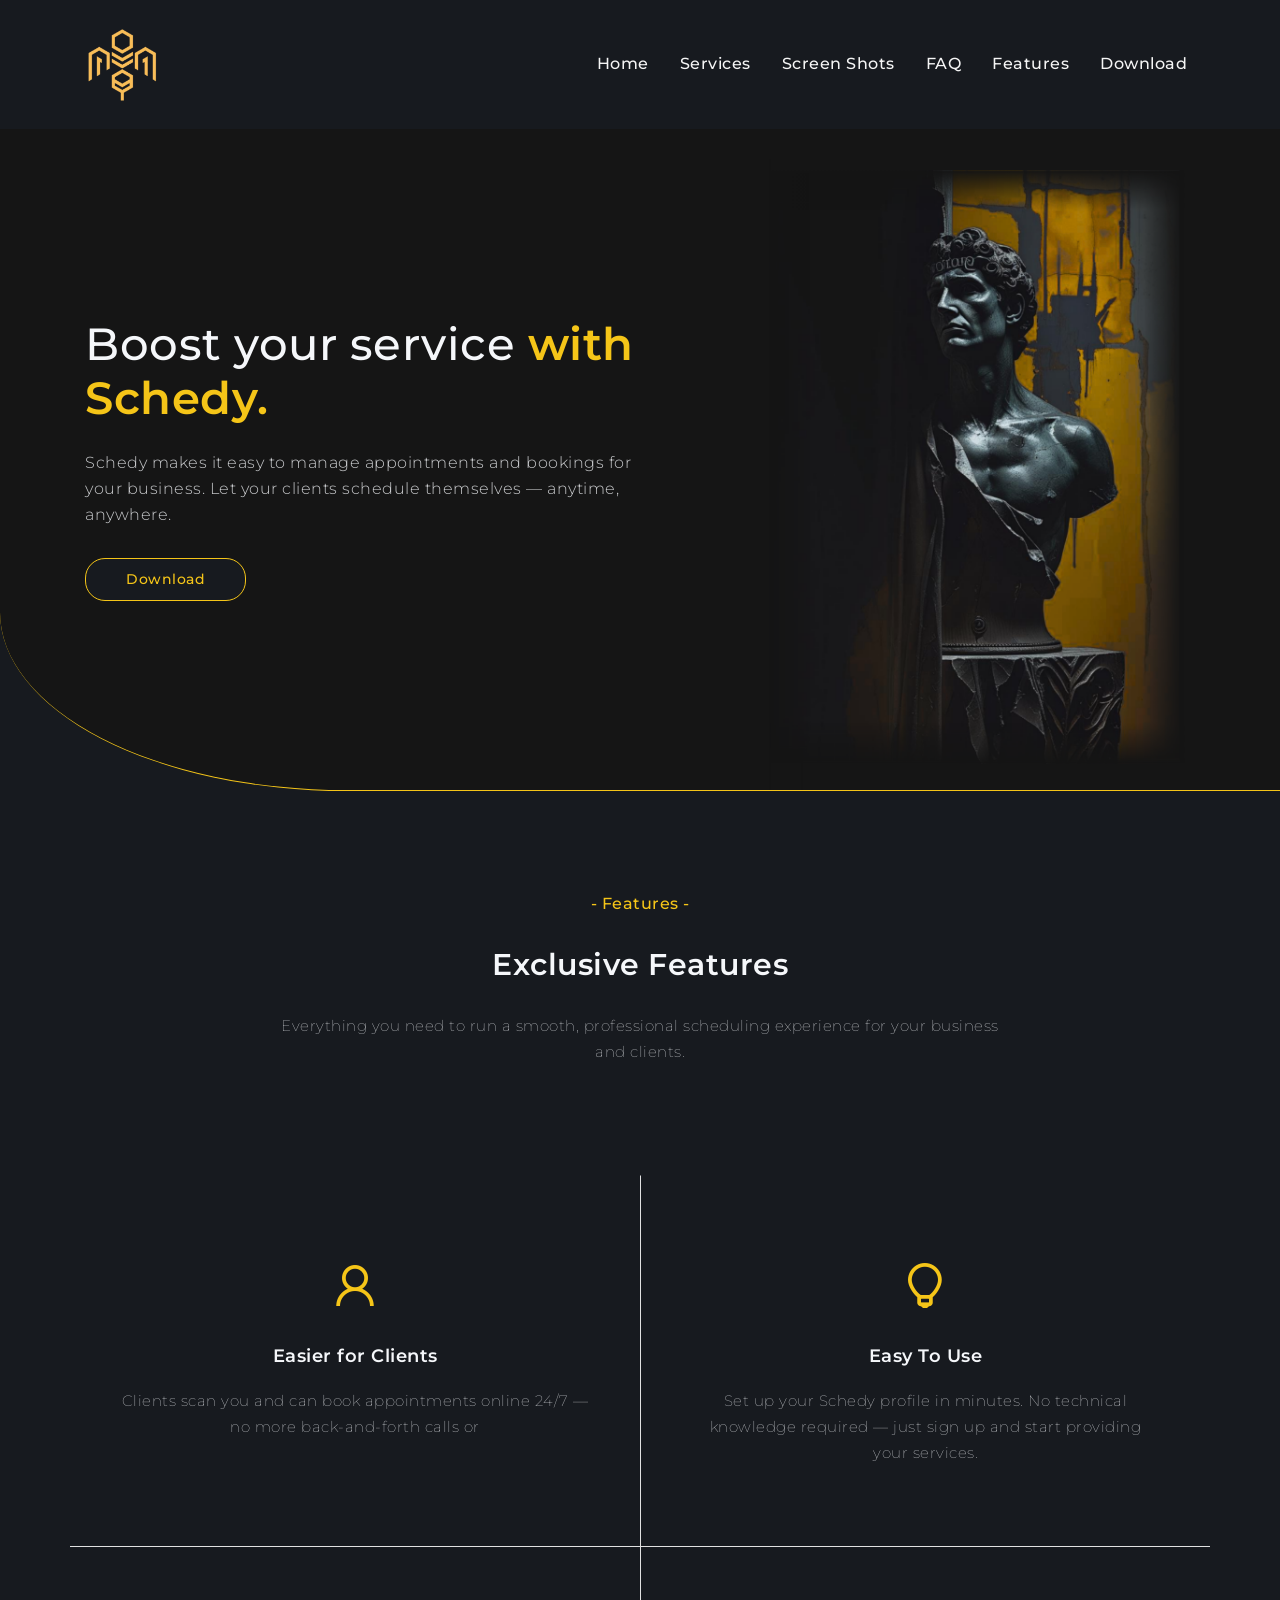
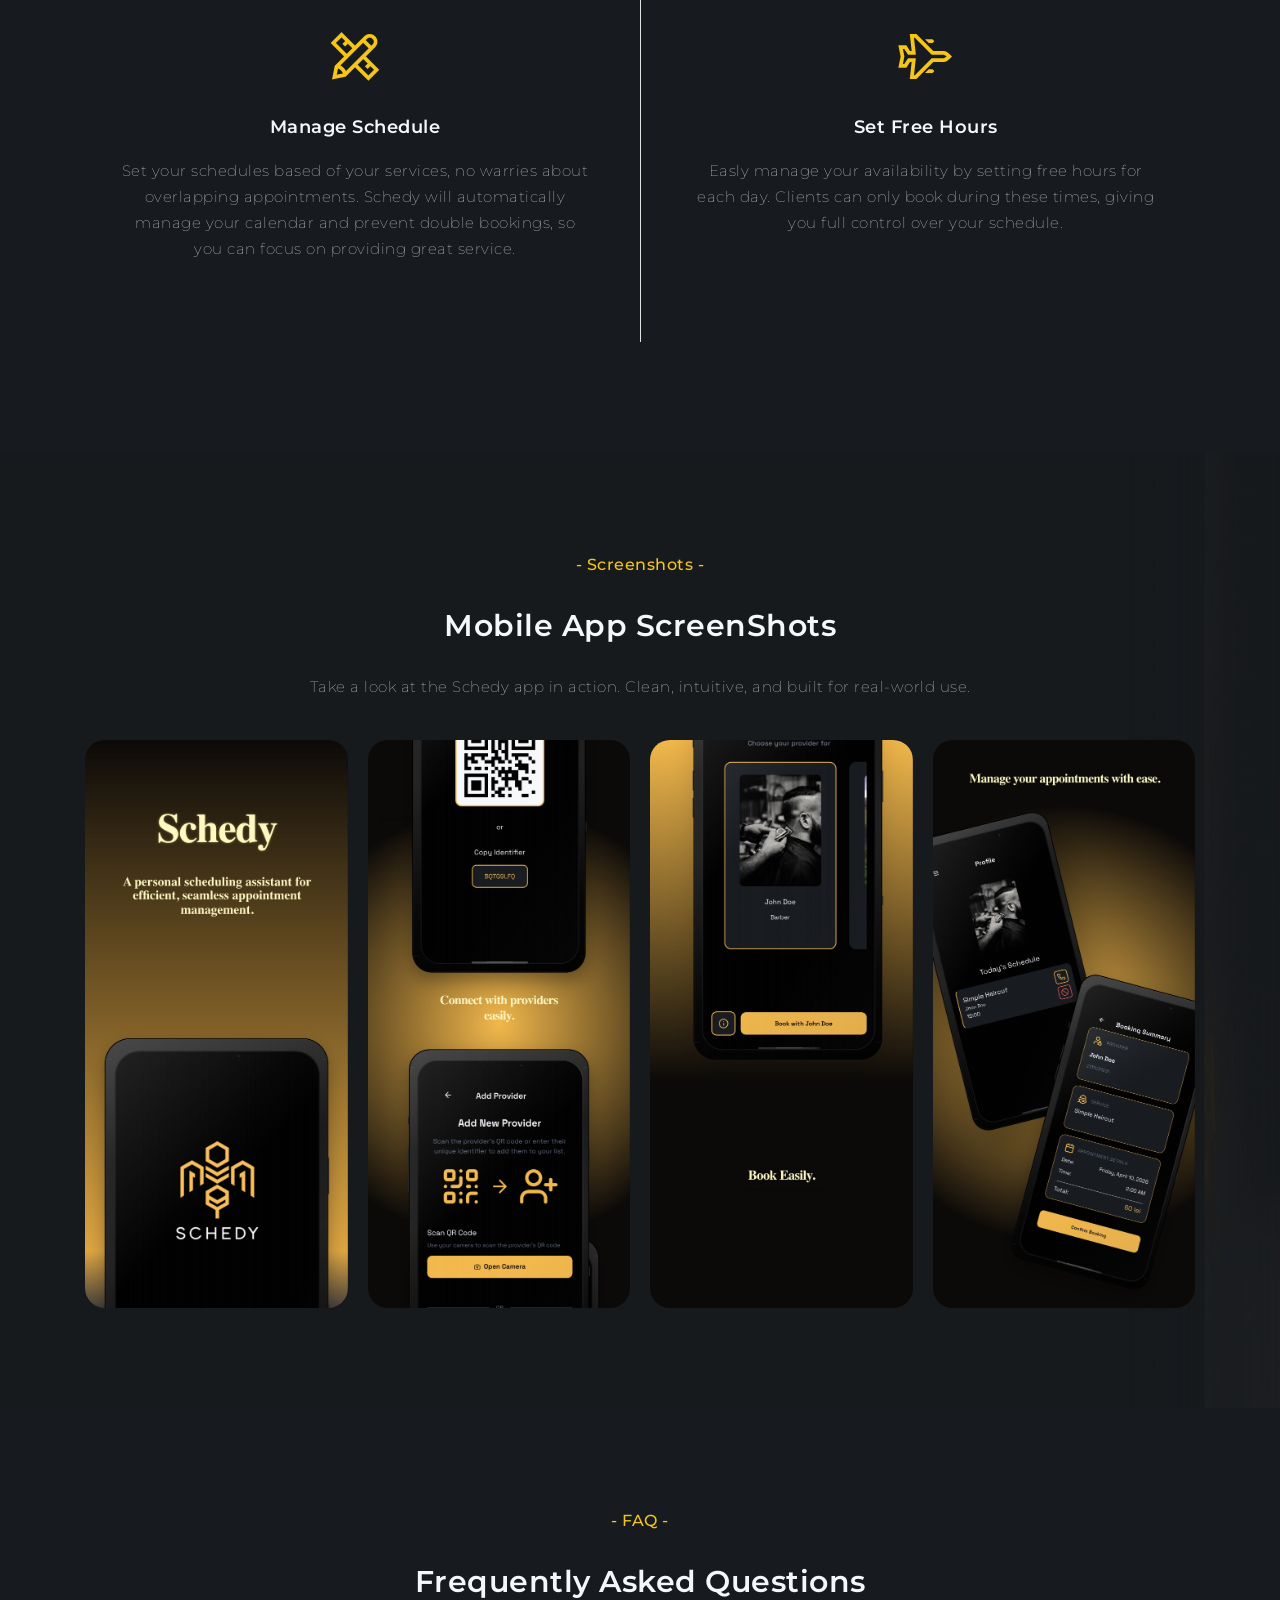
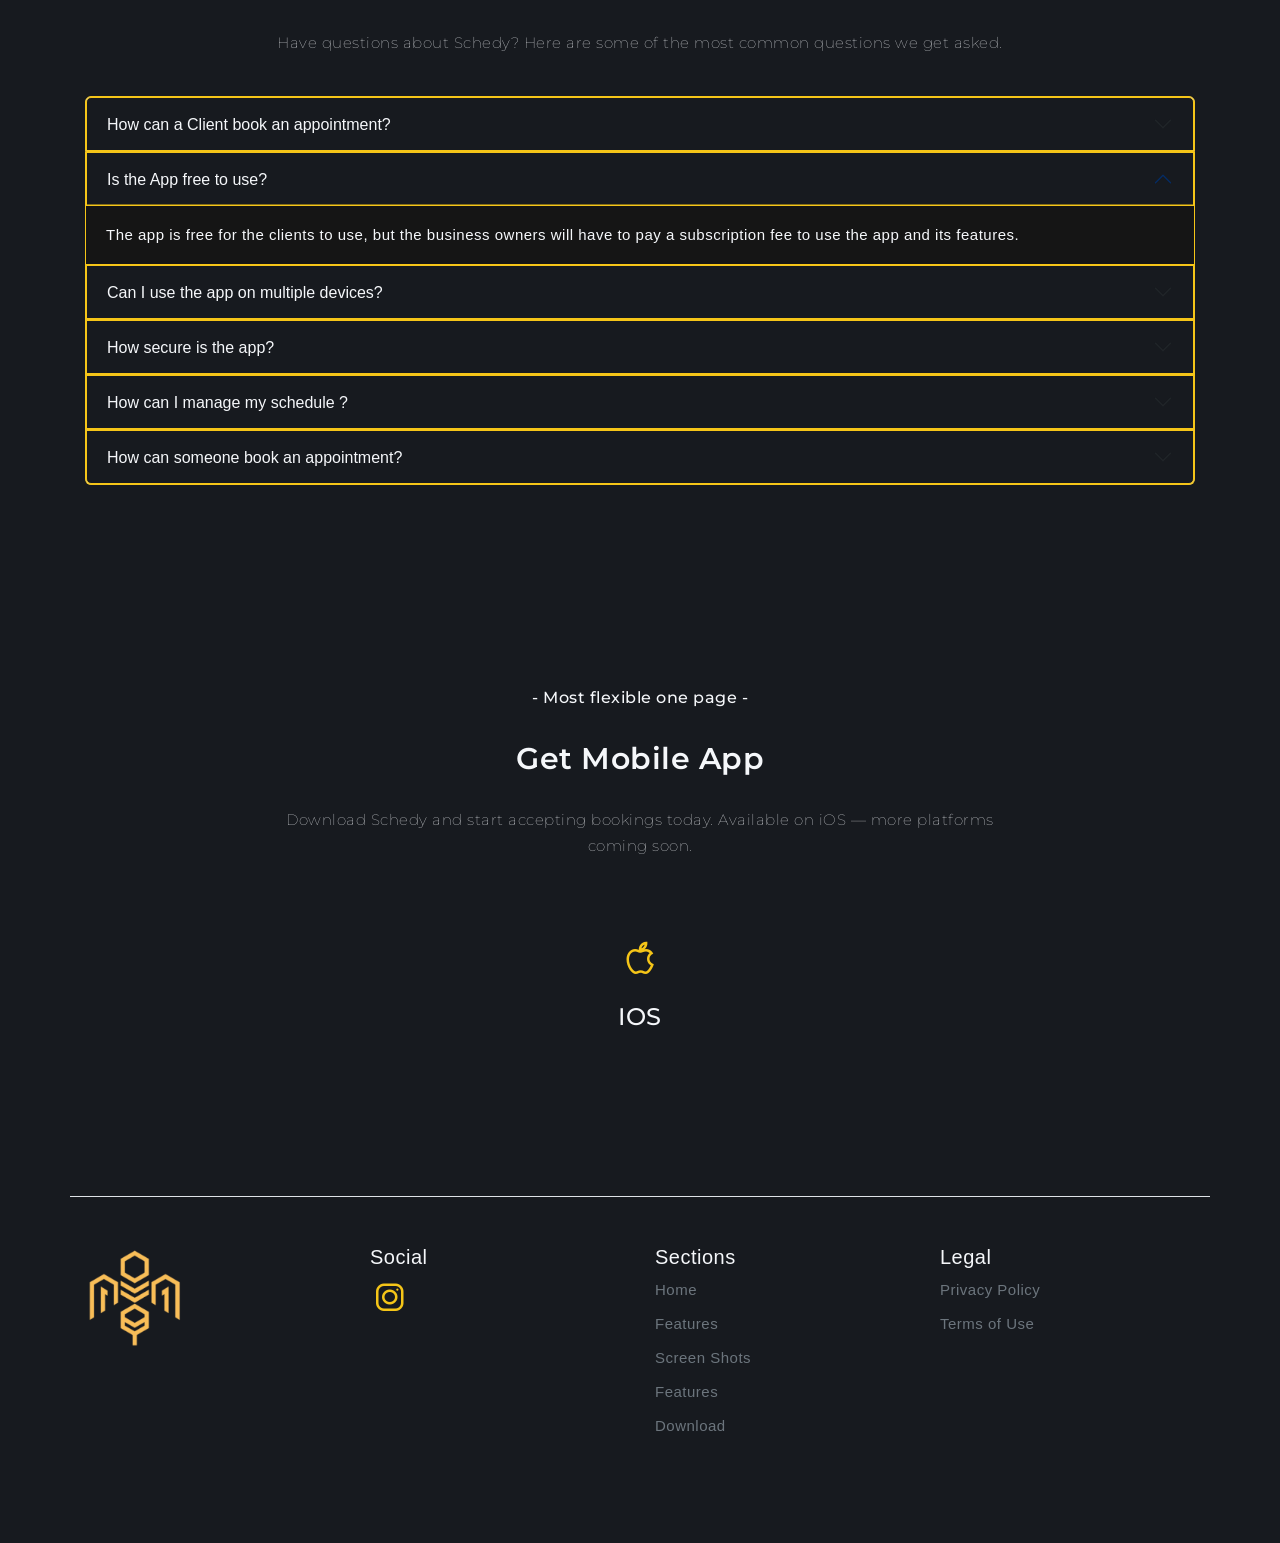
==== commit 09bc0b0a: "small things" ====
--- a/index.html
+++ b/index.html
@@ -35,11 +35,11 @@
     </head>
     <body data-spy="scroll" data-target=".navbar" data-offset="90">
         <!--loader sec start-->
-        <!-- <div class="loader">
+        <div class="loader">
             <div class="box">
                 <div class="loader-07"></div>
             </div>
-        </div> -->
+        </div>
         <!--loader sec end-->
 
         <!--header sec start-->
@@ -63,6 +63,9 @@
                                     <a class="nav-link scroll" href="#app-clips">Screen Shots</a>
                                 </li>
                                 <li class="nav-item">
+                                    <a class="nav-link scroll" href="#faq">FAQ</a>
+                                </li>
+                                <li class="nav-item">
                                     <a class="nav-link scroll" href="#app">Features</a>
                                 </li>
                                 <li class="nav-item">
@@ -91,29 +94,22 @@
                     <nav class="navbar navbar-own-dark navbar-light">
                         <ul class="navbar-nav">
                             <li class="nav-item">
-                                <a class="nav-link scroll" href="#home"
-                                    ><i class="las la-angle-double-right"></i> Home</a
-                                >
+                                <a class="nav-link scroll" href="#home">Home</a>
                             </li>
                             <li class="nav-item">
-                                <a class="nav-link scroll" href="#services-sec"
-                                    ><i class="las la-angle-double-right"></i> Services</a
-                                >
+                                <a class="nav-link scroll" href="#services-sec">Services</a>
                             </li>
                             <li class="nav-item">
-                                <a class="nav-link scroll" href="#app-clips"
-                                    ><i class="las la-angle-double-right"></i> Screen Shots</a
-                                >
+                                <a class="nav-link scroll" href="#app-clips">Screen Shots</a>
                             </li>
                             <li class="nav-item">
-                                <a class="nav-link scroll" href="#app"
-                                    ><i class="las la-angle-double-right"></i> Features</a
-                                >
+                                <a class="nav-link scroll" href="#faq">FAQ</a>
                             </li>
                             <li class="nav-item">
-                                <a class="nav-link scroll" href="#get-app-sec"
-                                    ><i class="las la-angle-double-right"></i> Download</a
-                                >
+                                <a class="nav-link scroll" href="#app">Features</a>
+                            </li>
+                            <li class="nav-item">
+                                <a class="nav-link scroll" href="#get-app-sec">Download</a>
                             </li>
                         </ul>
                     </nav>
@@ -453,7 +449,18 @@
                 </div>
 
                 <div class="col">
-                    <h5>Section</h5>
+                    <h5>Social</h5>
+                    <ul class="nav flex-column">
+                        <li class="nav-item mb-2">
+                            <a href="https://www.instagram.com/schedy.71/" class="nav-link p-0 social"
+                                ><i class="lab la-instagram"></i
+                            ></a>
+                        </li>
+                    </ul>
+                </div>
+
+                <div class="col">
+                    <h5>Sections</h5>
                     <ul class="nav flex-column">
                         <li class="nav-item mb-2"><a href="#home" class="nav-link p-0 text-muted">Home</a></li>
                         <li class="nav-item mb-2">
@@ -470,13 +477,14 @@
                 </div>
 
                 <div class="col">
-                    <h5>Section</h5>
+                    <h5>Legal</h5>
                     <ul class="nav flex-column">
-                        <li class="nav-item mb-2"><a href="#" class="nav-link p-0 text-muted">Home</a></li>
-                        <li class="nav-item mb-2"><a href="#" class="nav-link p-0 text-muted">Features</a></li>
-                        <li class="nav-item mb-2"><a href="#" class="nav-link p-0 text-muted">Pricing</a></li>
-                        <li class="nav-item mb-2"><a href="#" class="nav-link p-0 text-muted">FAQs</a></li>
-                        <li class="nav-item mb-2"><a href="#" class="nav-link p-0 text-muted">About</a></li>
+                        <li class="nav-item mb-2">
+                            <a href="/legal.html" class="nav-link p-0 text-muted">Privacy Policy</a>
+                        </li>
+                        <li class="nav-item mb-2">
+                            <a href="/legal.html" class="nav-link p-0 text-muted">Terms of Use</a>
+                        </li>
                     </ul>
                 </div>
             </footer>
--- a/vapp-landing/css/style.css
+++ b/vapp-landing/css/style.css
@@ -1025,3 +1025,8 @@
     background-color: #151515;
     color: var(--text-color);
 }
+
+.social {
+    font-size: 40px;
+    color: var(--primary-color);
+}
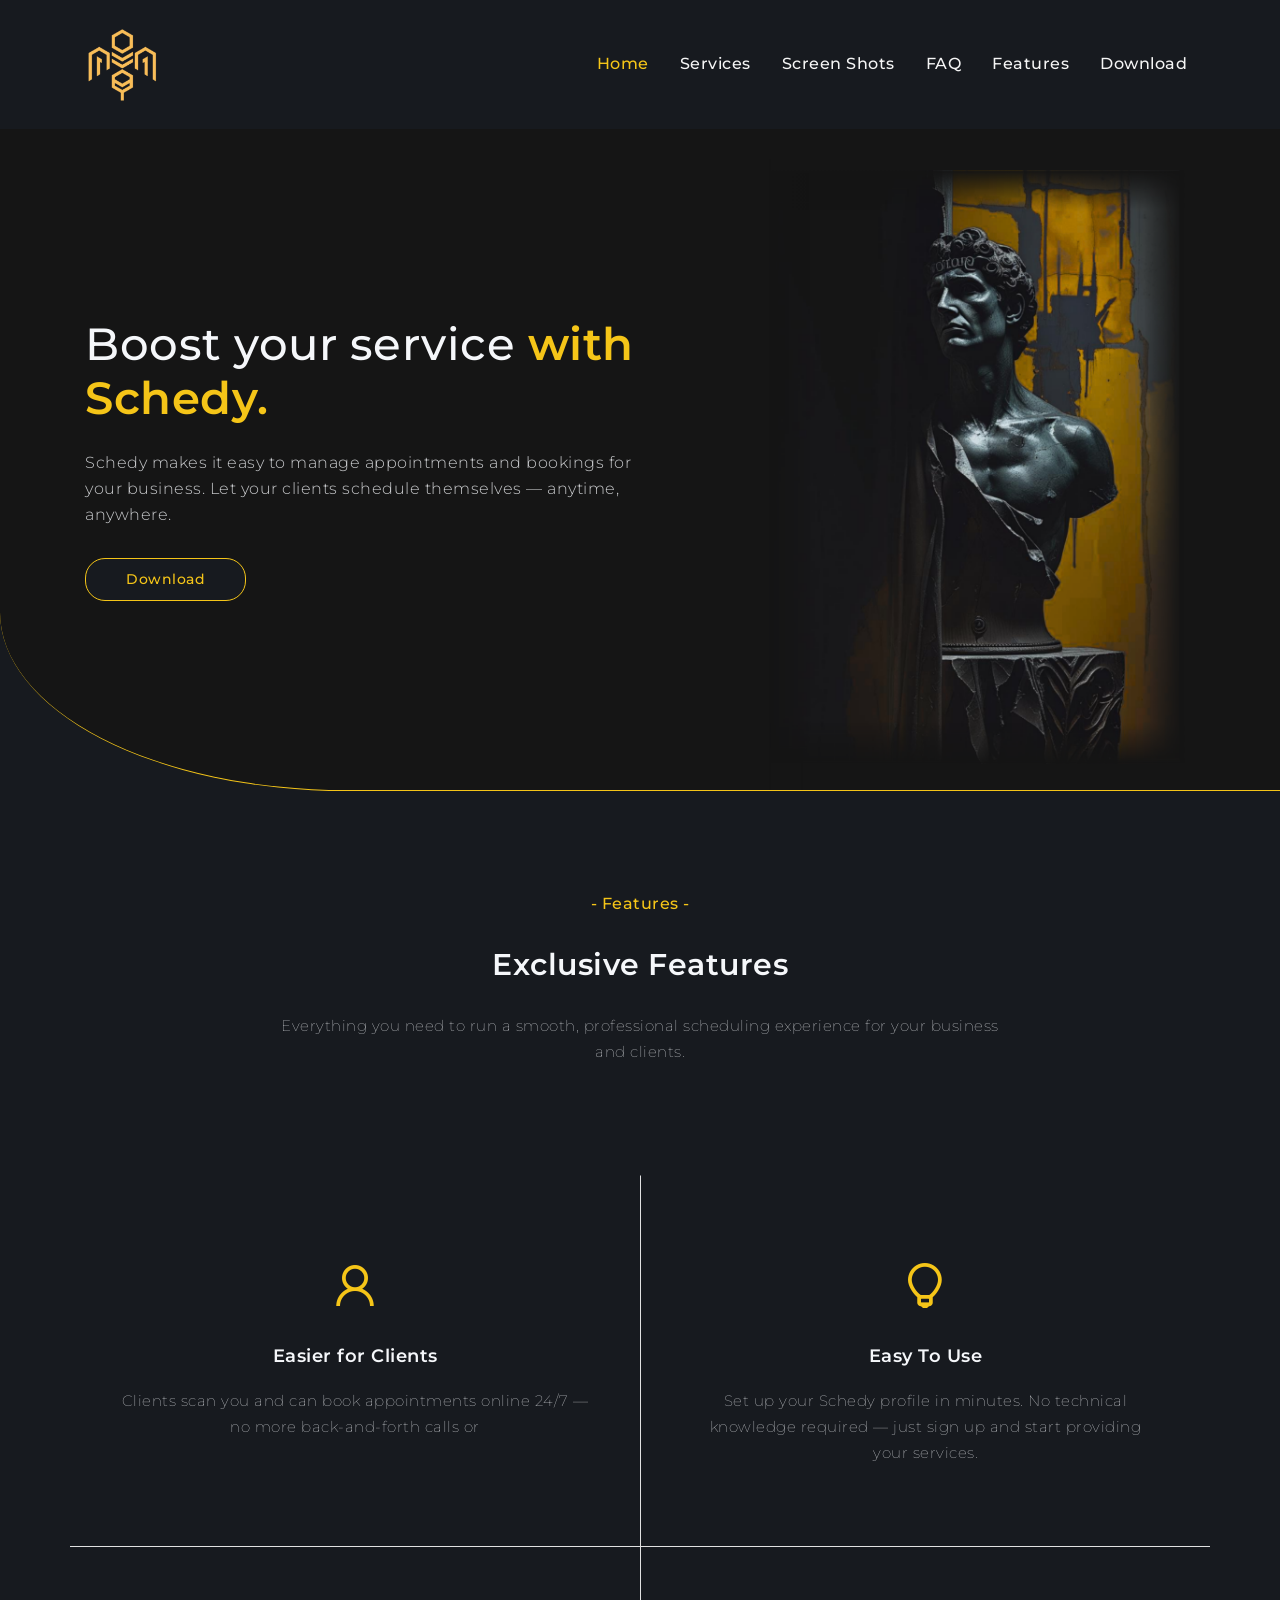
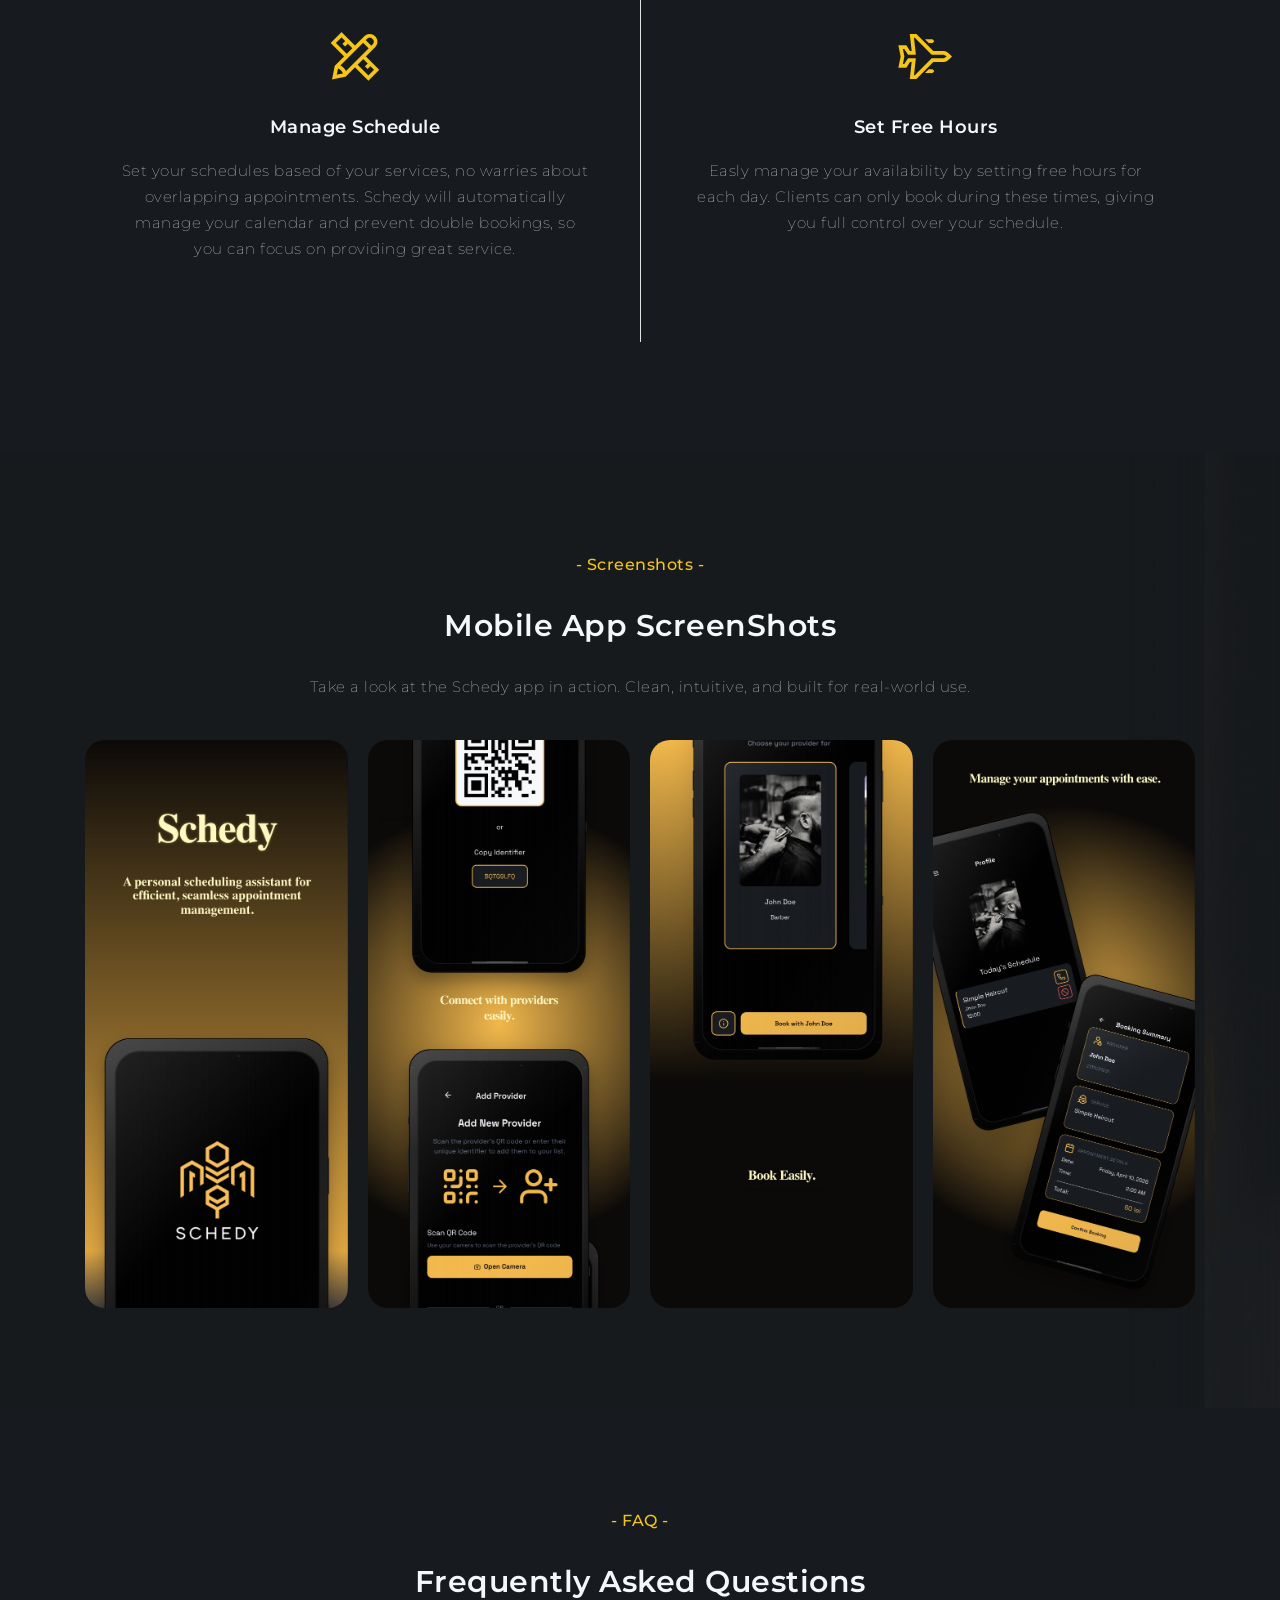
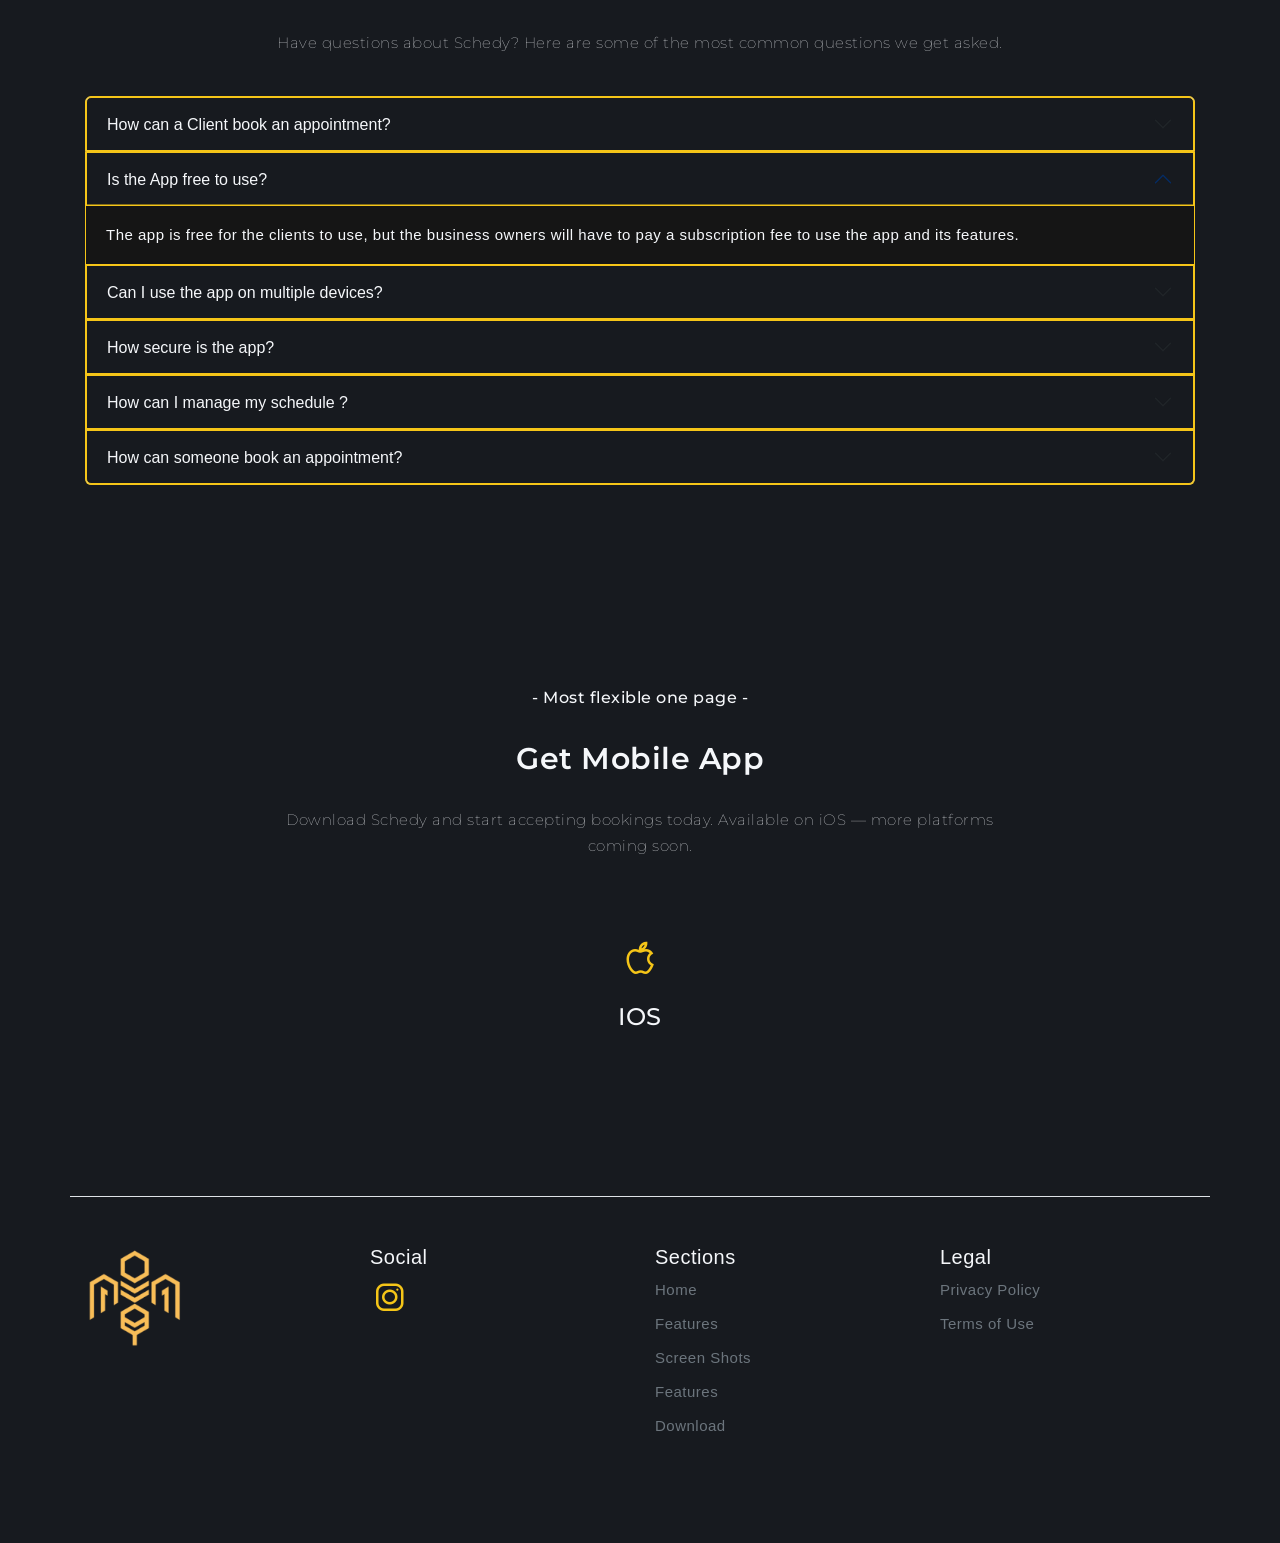
==== commit 319ed830: "legal remove .html Co-authored-by: Copilot <copilot@github.com>" ====
--- a/index.html
+++ b/index.html
@@ -480,10 +480,10 @@
                     <h5>Legal</h5>
                     <ul class="nav flex-column">
                         <li class="nav-item mb-2">
-                            <a href="/legal.html" class="nav-link p-0 text-muted">Privacy Policy</a>
+                            <a href="/legal#privacy" class="nav-link p-0 text-muted">Privacy Policy</a>
                         </li>
                         <li class="nav-item mb-2">
-                            <a href="/legal.html" class="nav-link p-0 text-muted">Terms of Use</a>
+                            <a href="/legal#terms" class="nav-link p-0 text-muted">Terms of Use</a>
                         </li>
                     </ul>
                 </div>
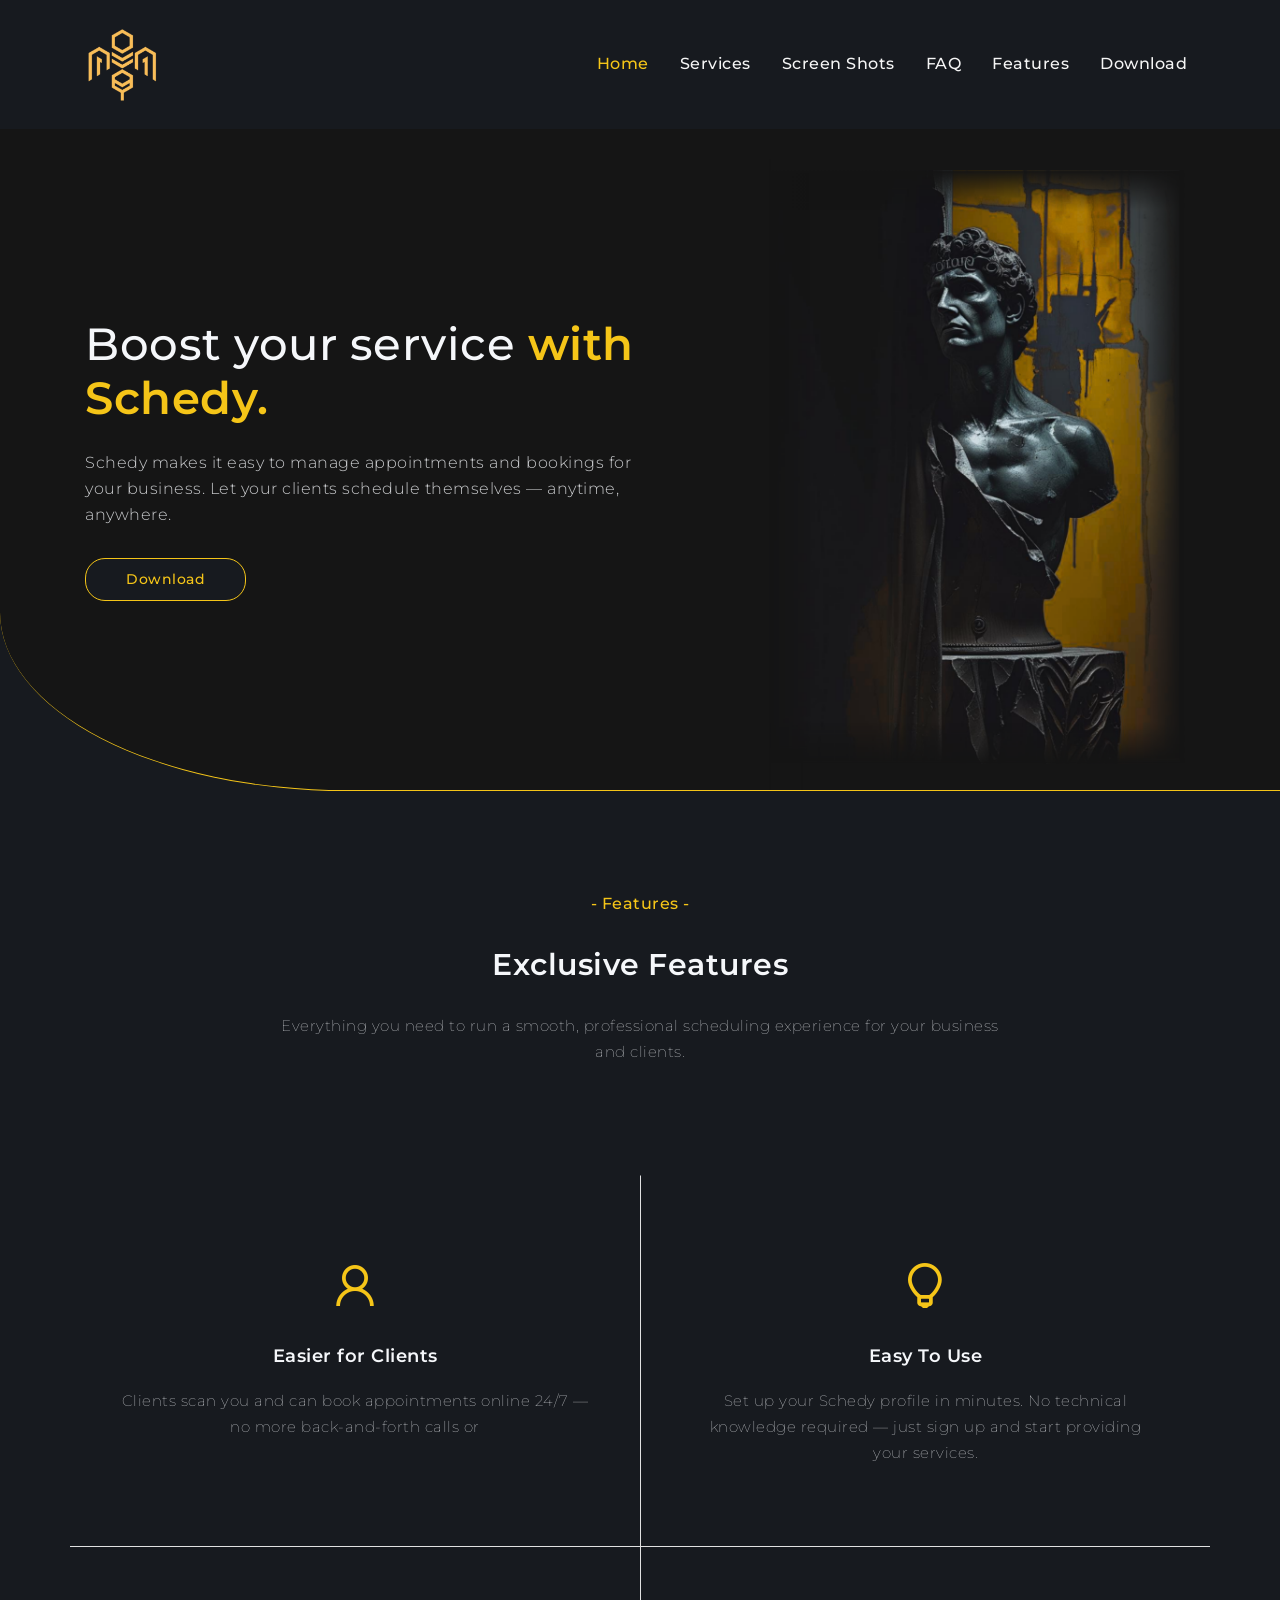
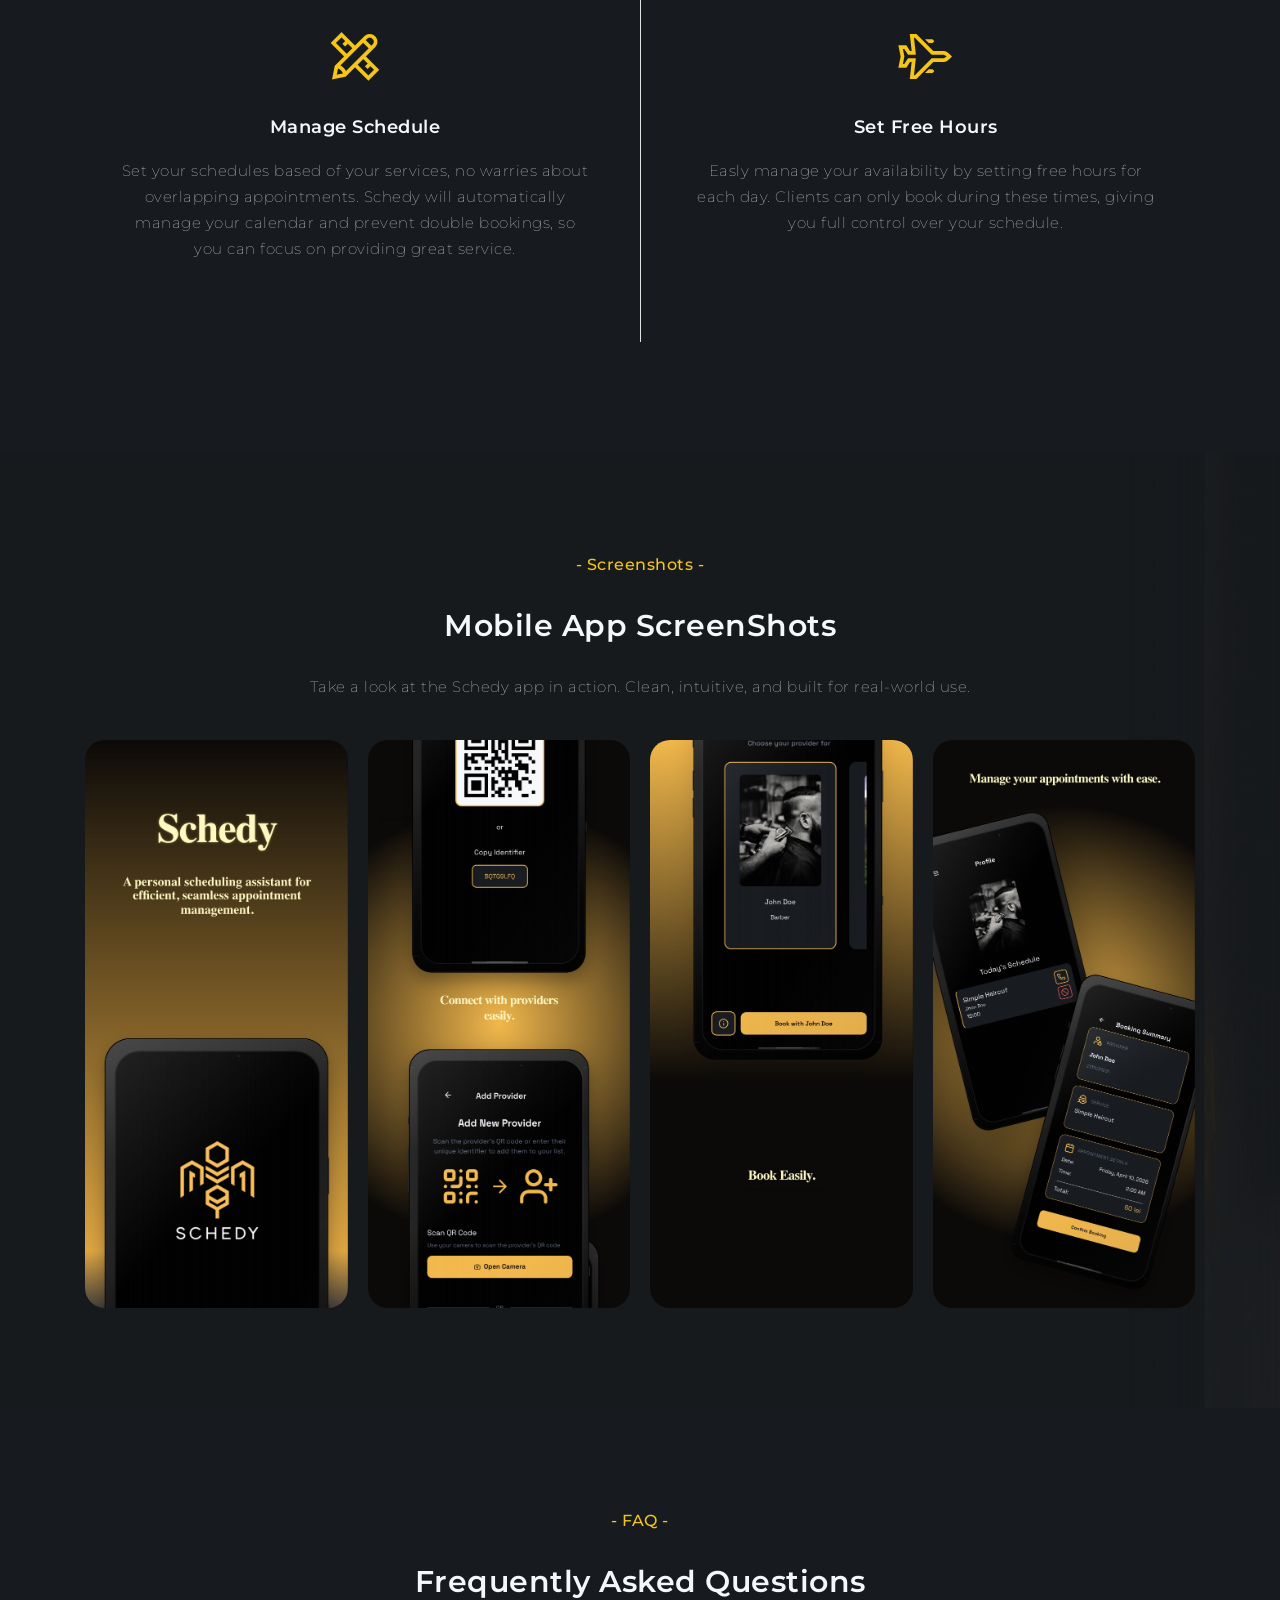
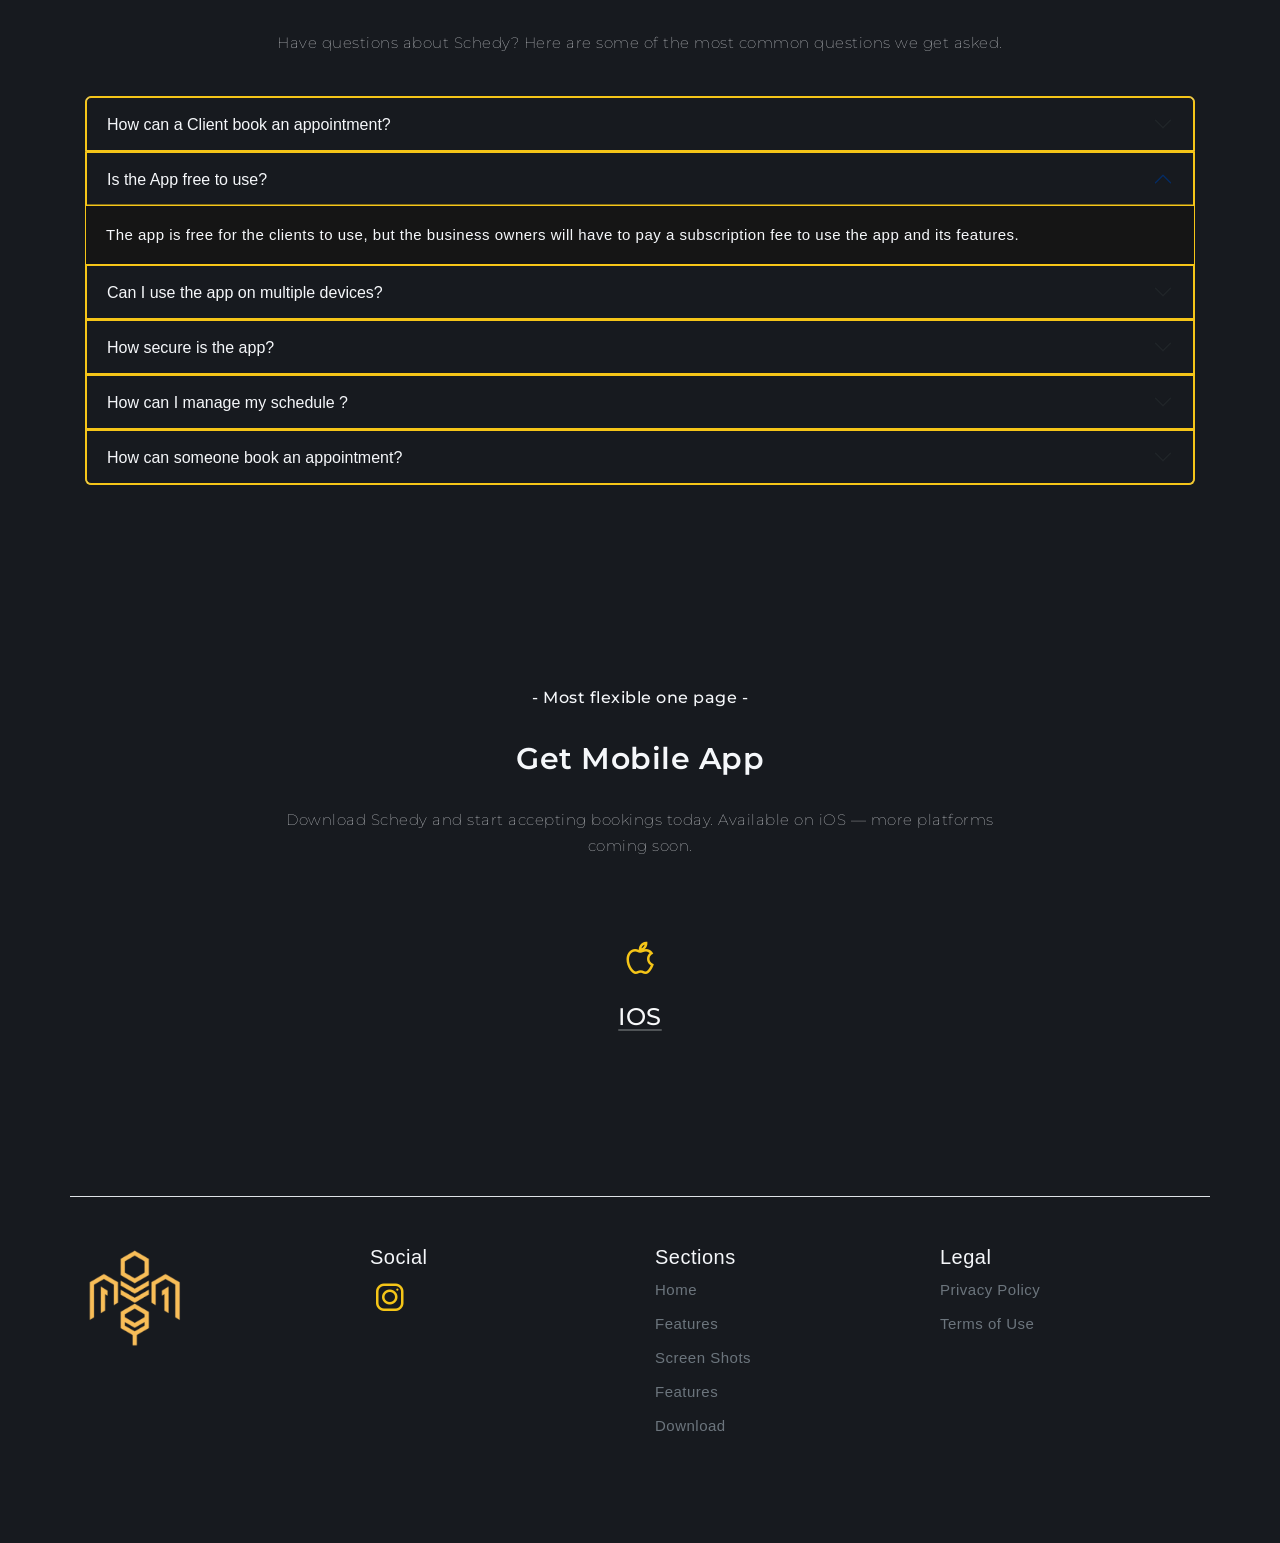
==== commit 2e017ea5: "link added" ====
--- a/index.html
+++ b/index.html
@@ -432,10 +432,16 @@
                             soon.
                         </p>
 
-                        <div class="app-feature">
-                            <i class="lab la-apple"></i>
-                            <h4 class="mb-3">IOS</h4>
-                        </div>
+                        <a
+                            href="https://apps.apple.com/ro/app/schedy/id6760036730"
+                            target="_blank"
+                            class="link-light link-offset-2 link-underline-opacity-25 link-underline-opacity-100-hover"
+                        >
+                            <div class="app-feature">
+                                <i class="lab la-apple"></i>
+                                <h4 class="mb-3">IOS</h4>
+                            </div>
+                        </a>
                     </div>
                 </div>
             </div>
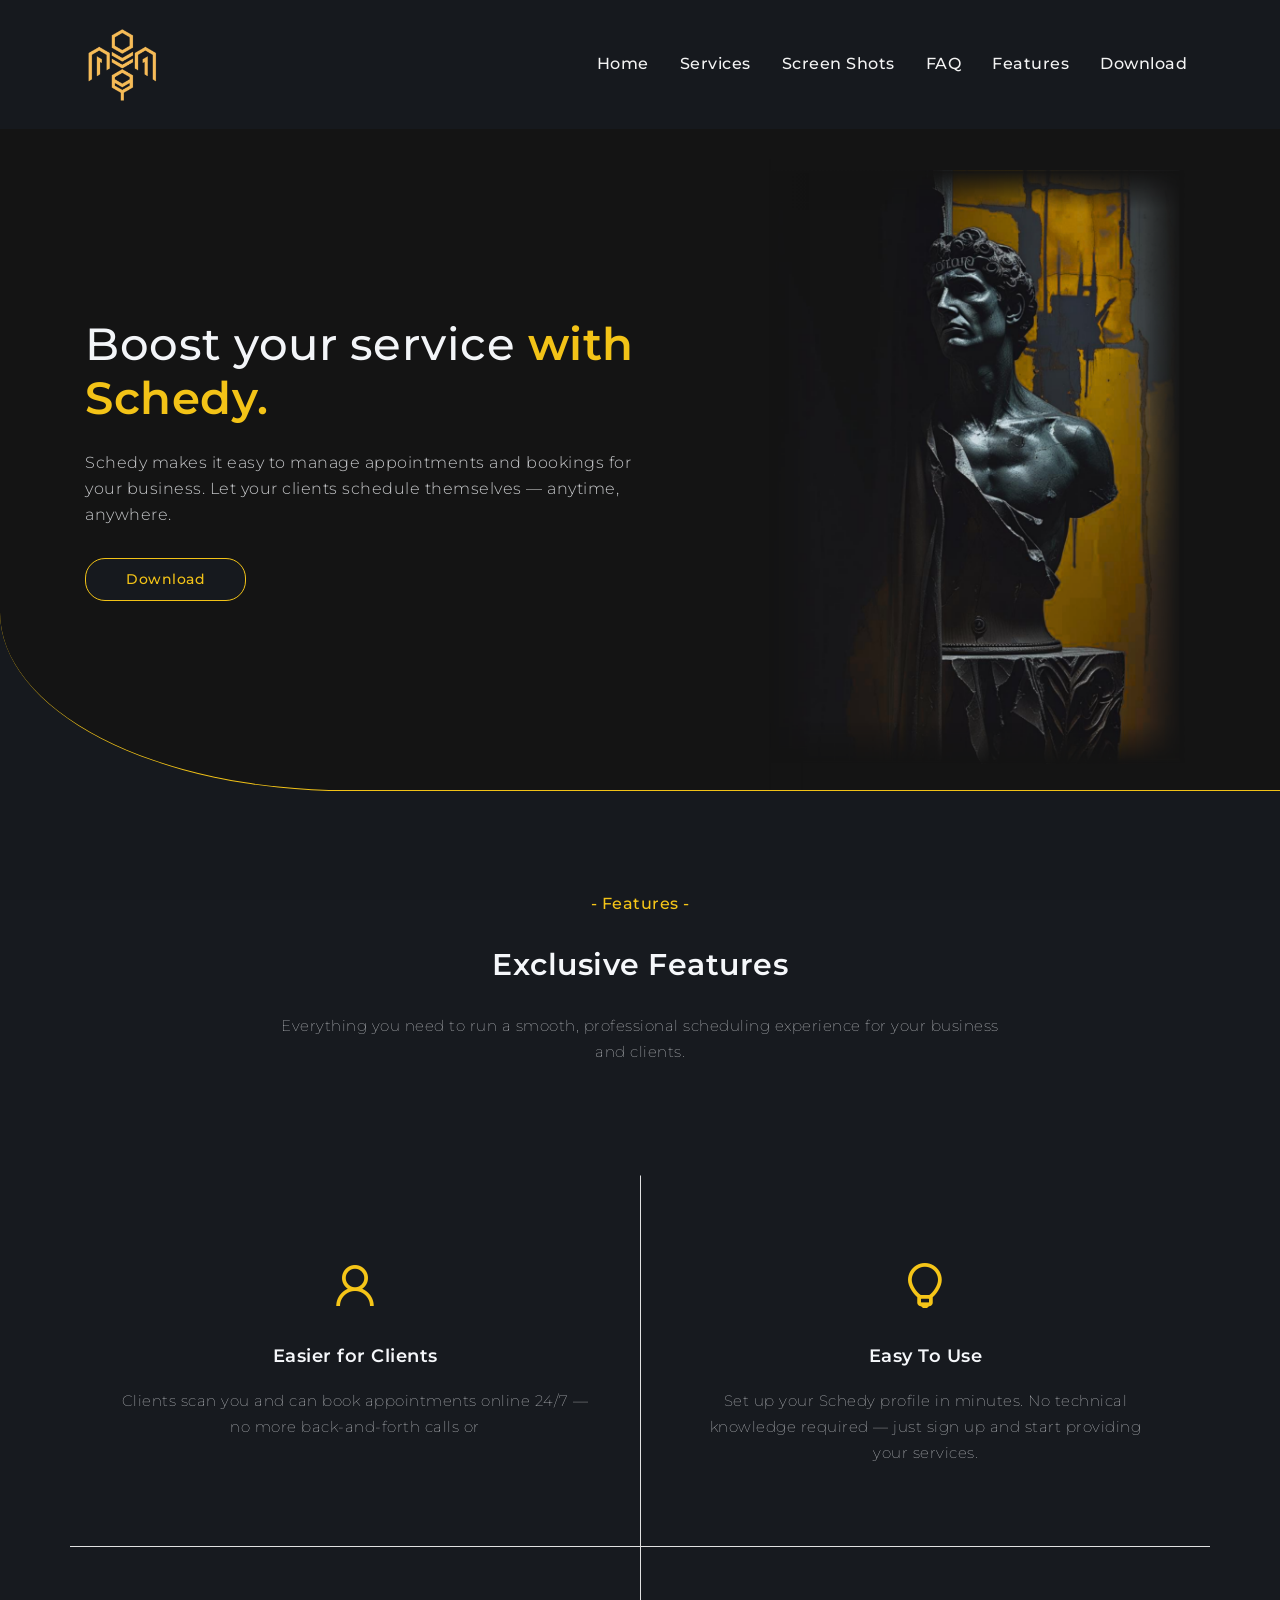
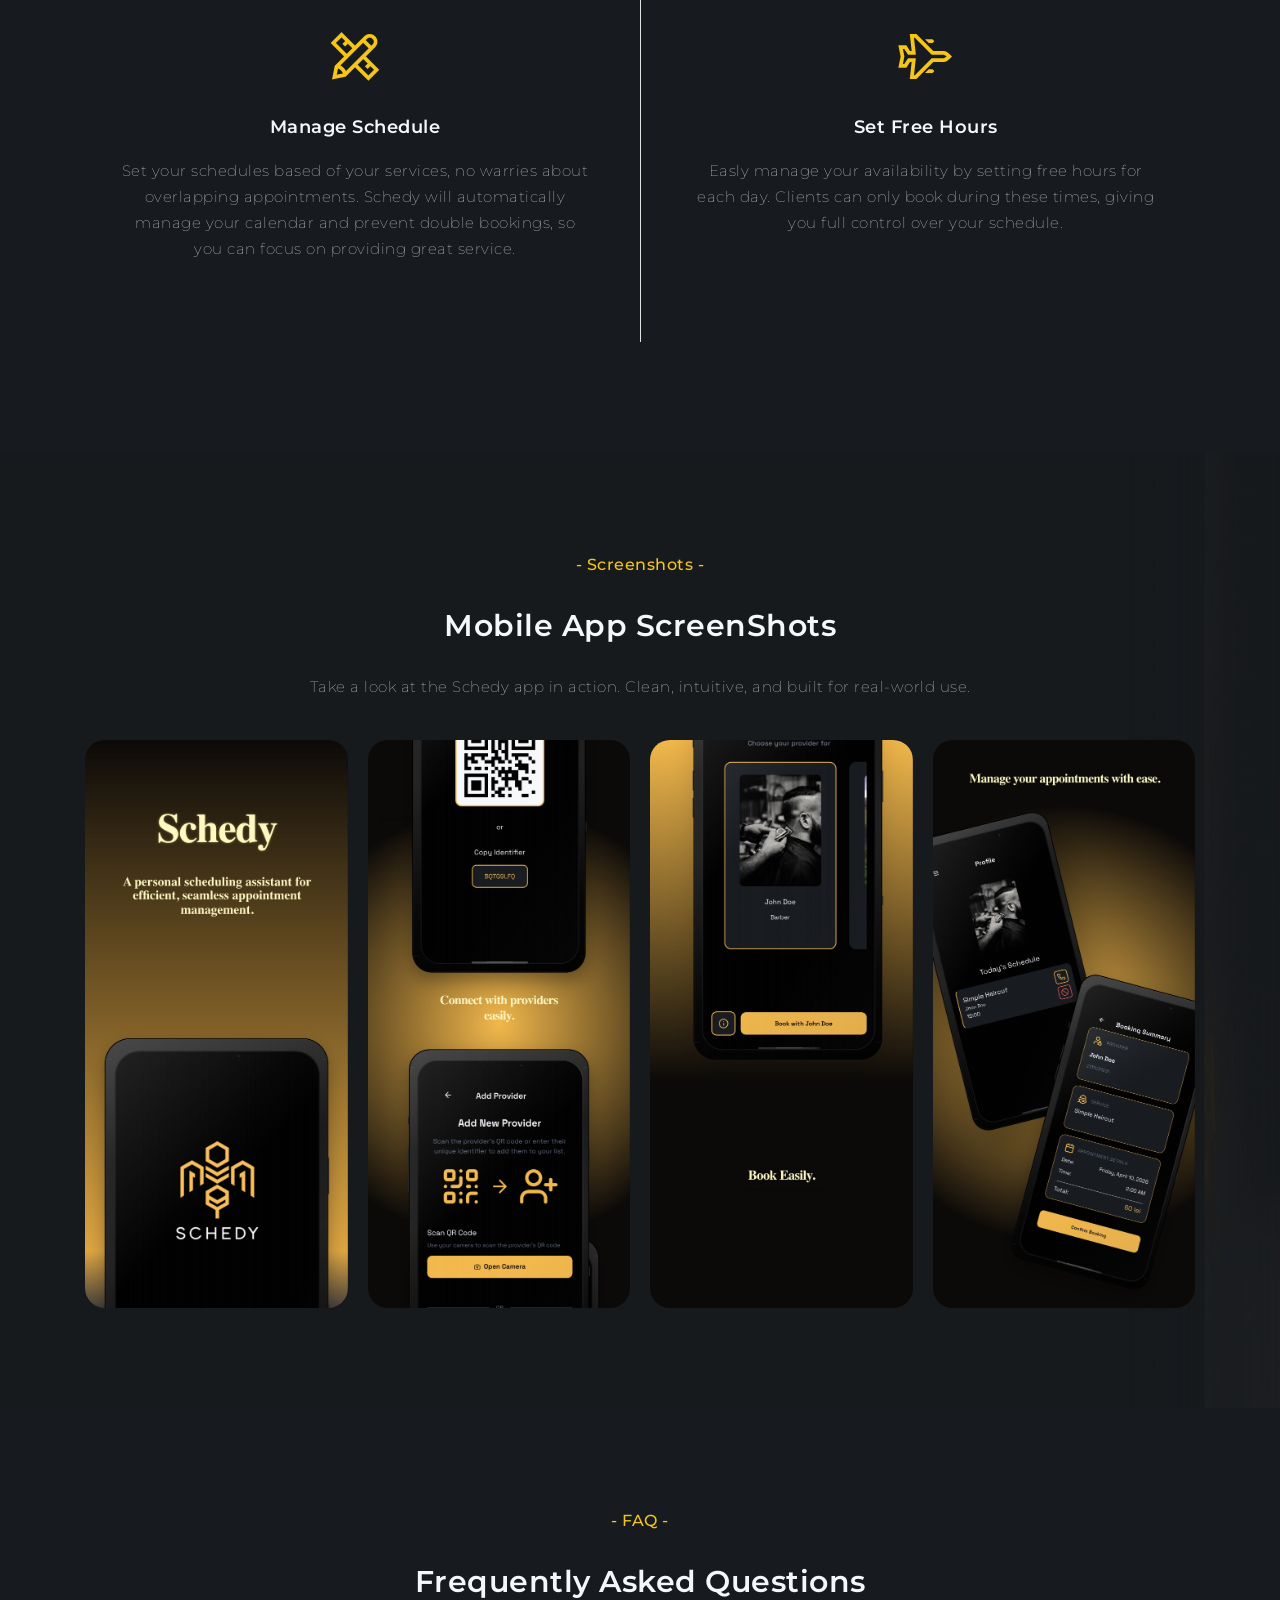
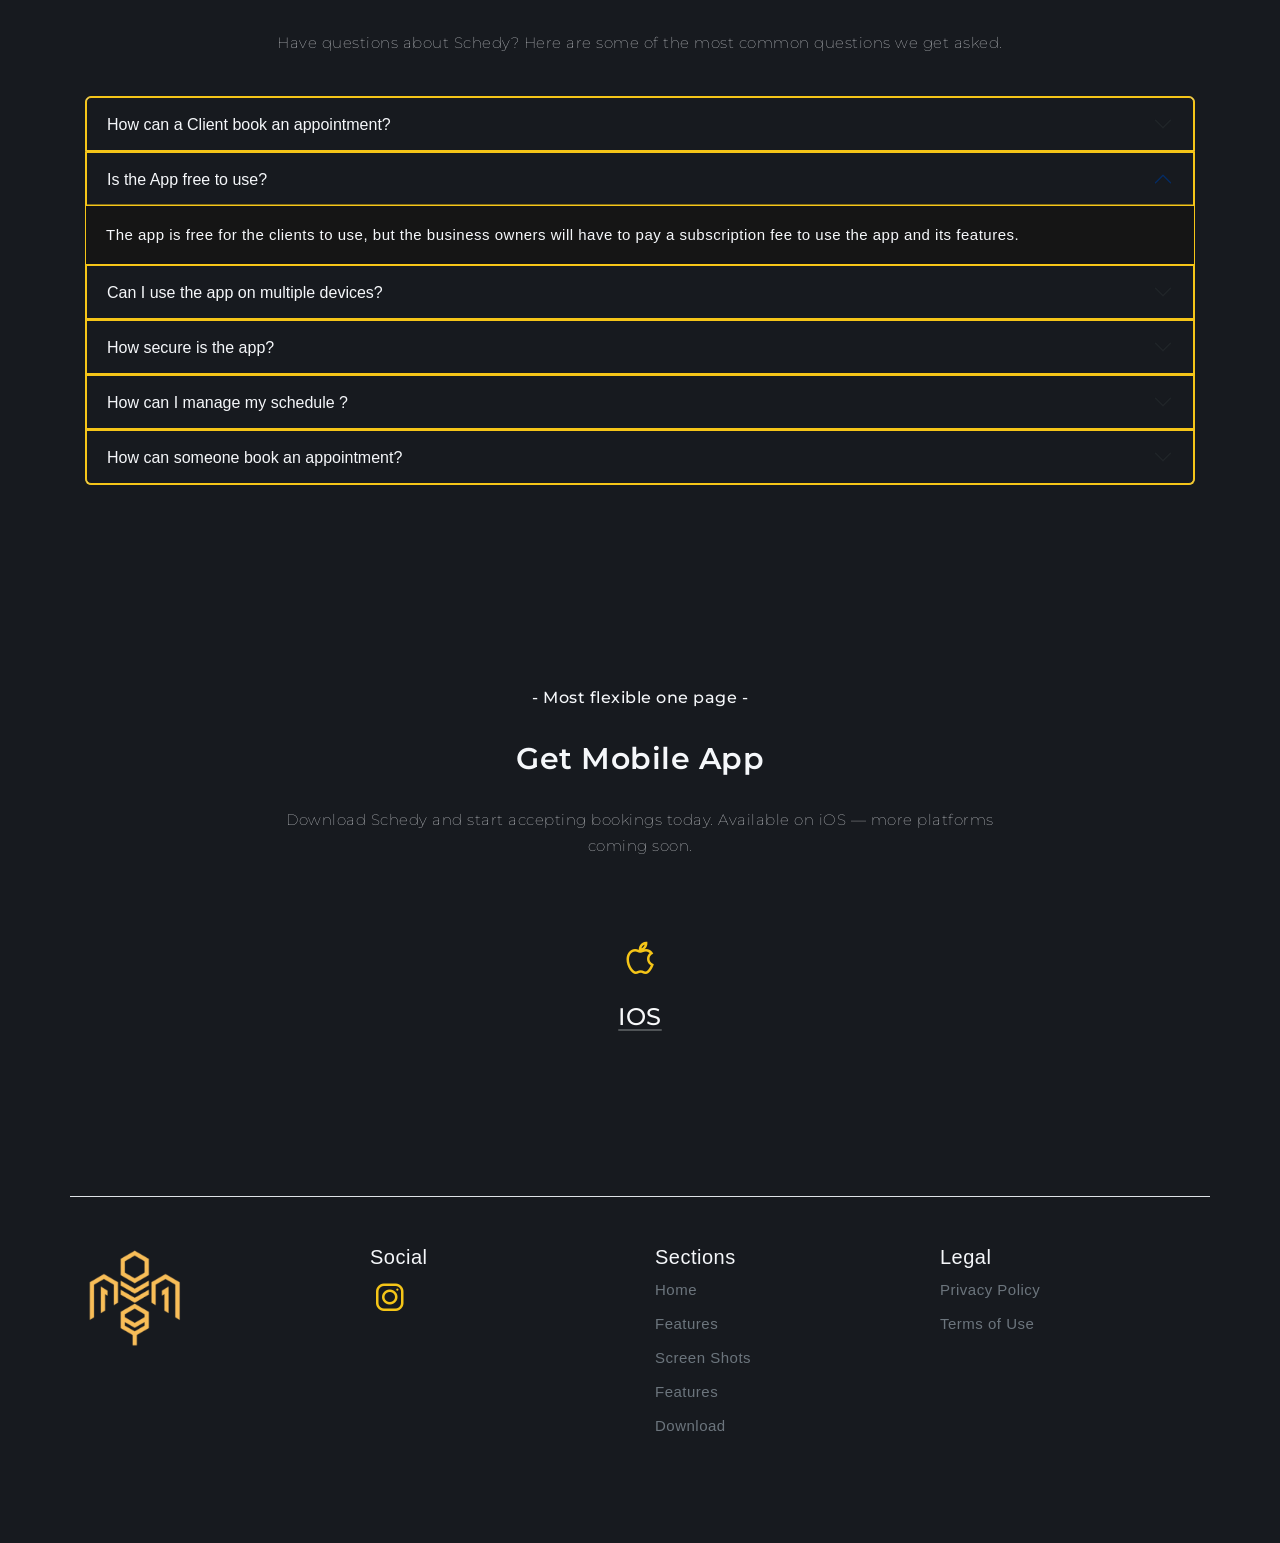
==== commit e1ec939a: "donwload button" ====
--- a/index.html
+++ b/index.html
@@ -69,7 +69,7 @@
                                     <a class="nav-link scroll" href="#app">Features</a>
                                 </li>
                                 <li class="nav-item">
-                                    <a class="nav-link scroll" href="#get-app-sec">Download</a>
+                                    <a class="nav-link scroll" href="#download">Download</a>
                                 </li>
                             </ul>
                         </div>
@@ -109,7 +109,7 @@
                                 <a class="nav-link scroll" href="#app">Features</a>
                             </li>
                             <li class="nav-item">
-                                <a class="nav-link scroll" href="#get-app-sec">Download</a>
+                                <a class="nav-link scroll" href="#download">Download</a>
                             </li>
                         </ul>
                     </nav>
@@ -129,7 +129,7 @@
                                 Schedy makes it easy to manage appointments and bookings for your business. Let your
                                 clients schedule themselves — anytime, anywhere.
                             </p>
-                            <a href="#" class="btn banner-btn">Download</a>
+                            <a href="#download" class="btn banner-btn">Download</a>
                         </div>
                     </div>
                     <div class="col-12 col-lg-6 banner-img">
@@ -421,7 +421,7 @@
         <!--App Section End-->
 
         <!--Get App Banner Start-->
-        <section id="get-app-sec" class="get-app-sec">
+        <section id="download" class="get-app-sec">
             <div class="container">
                 <div class="row">
                     <div class="col-12 col-md-10 col-lg-8 offset-md-1 offset-lg-2 get-app-details text-center">
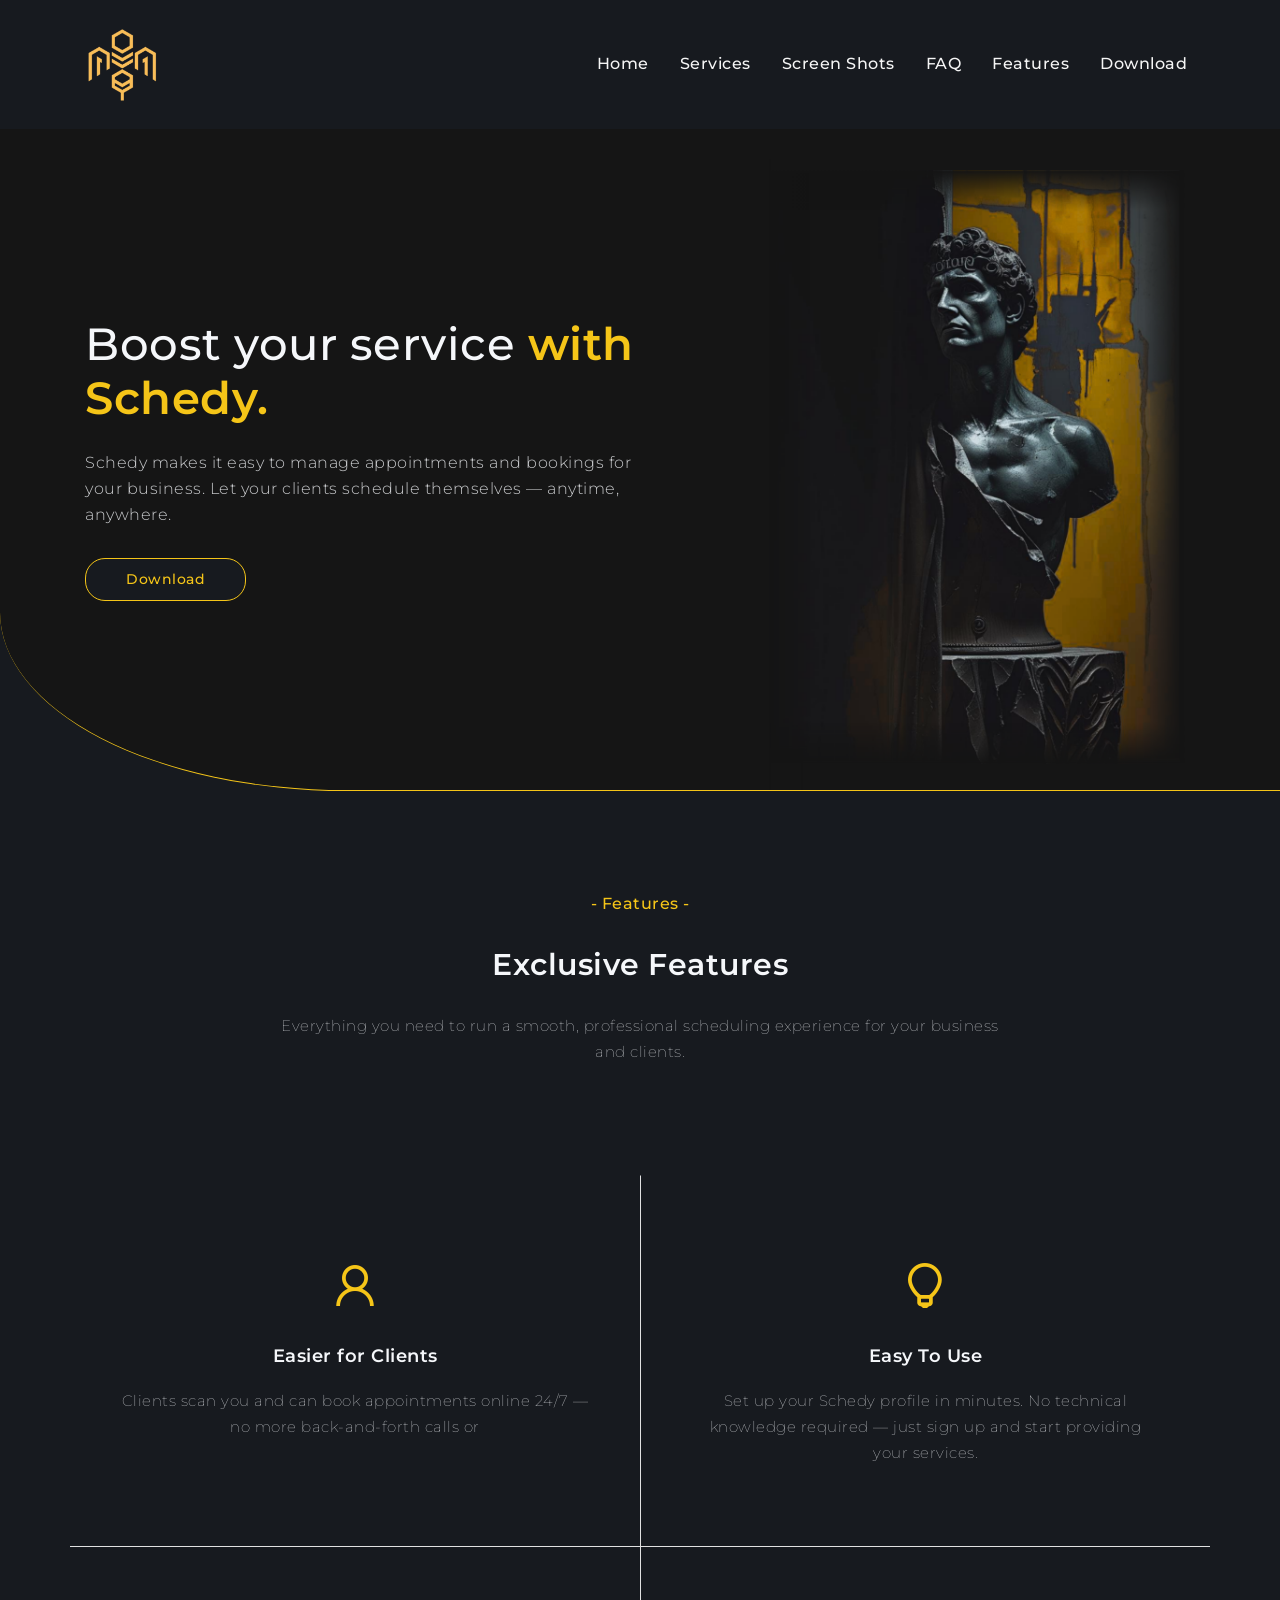
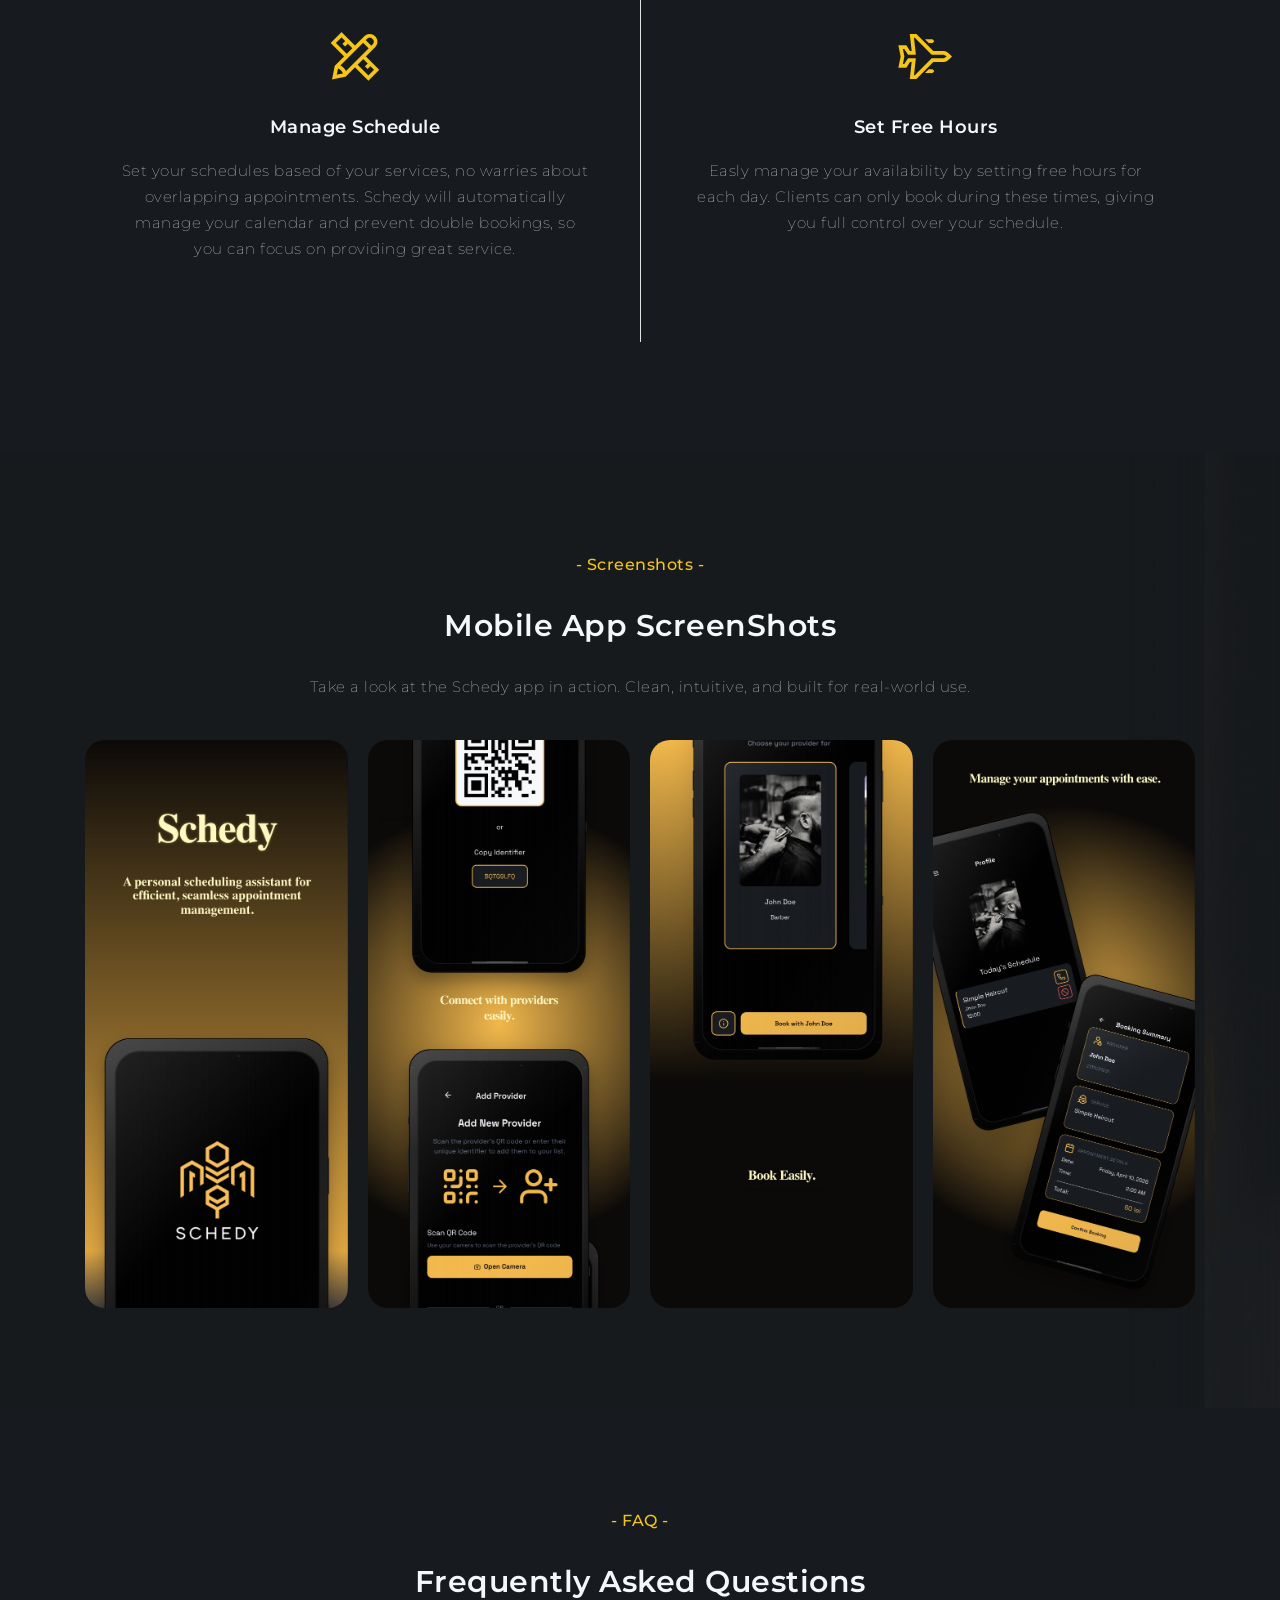
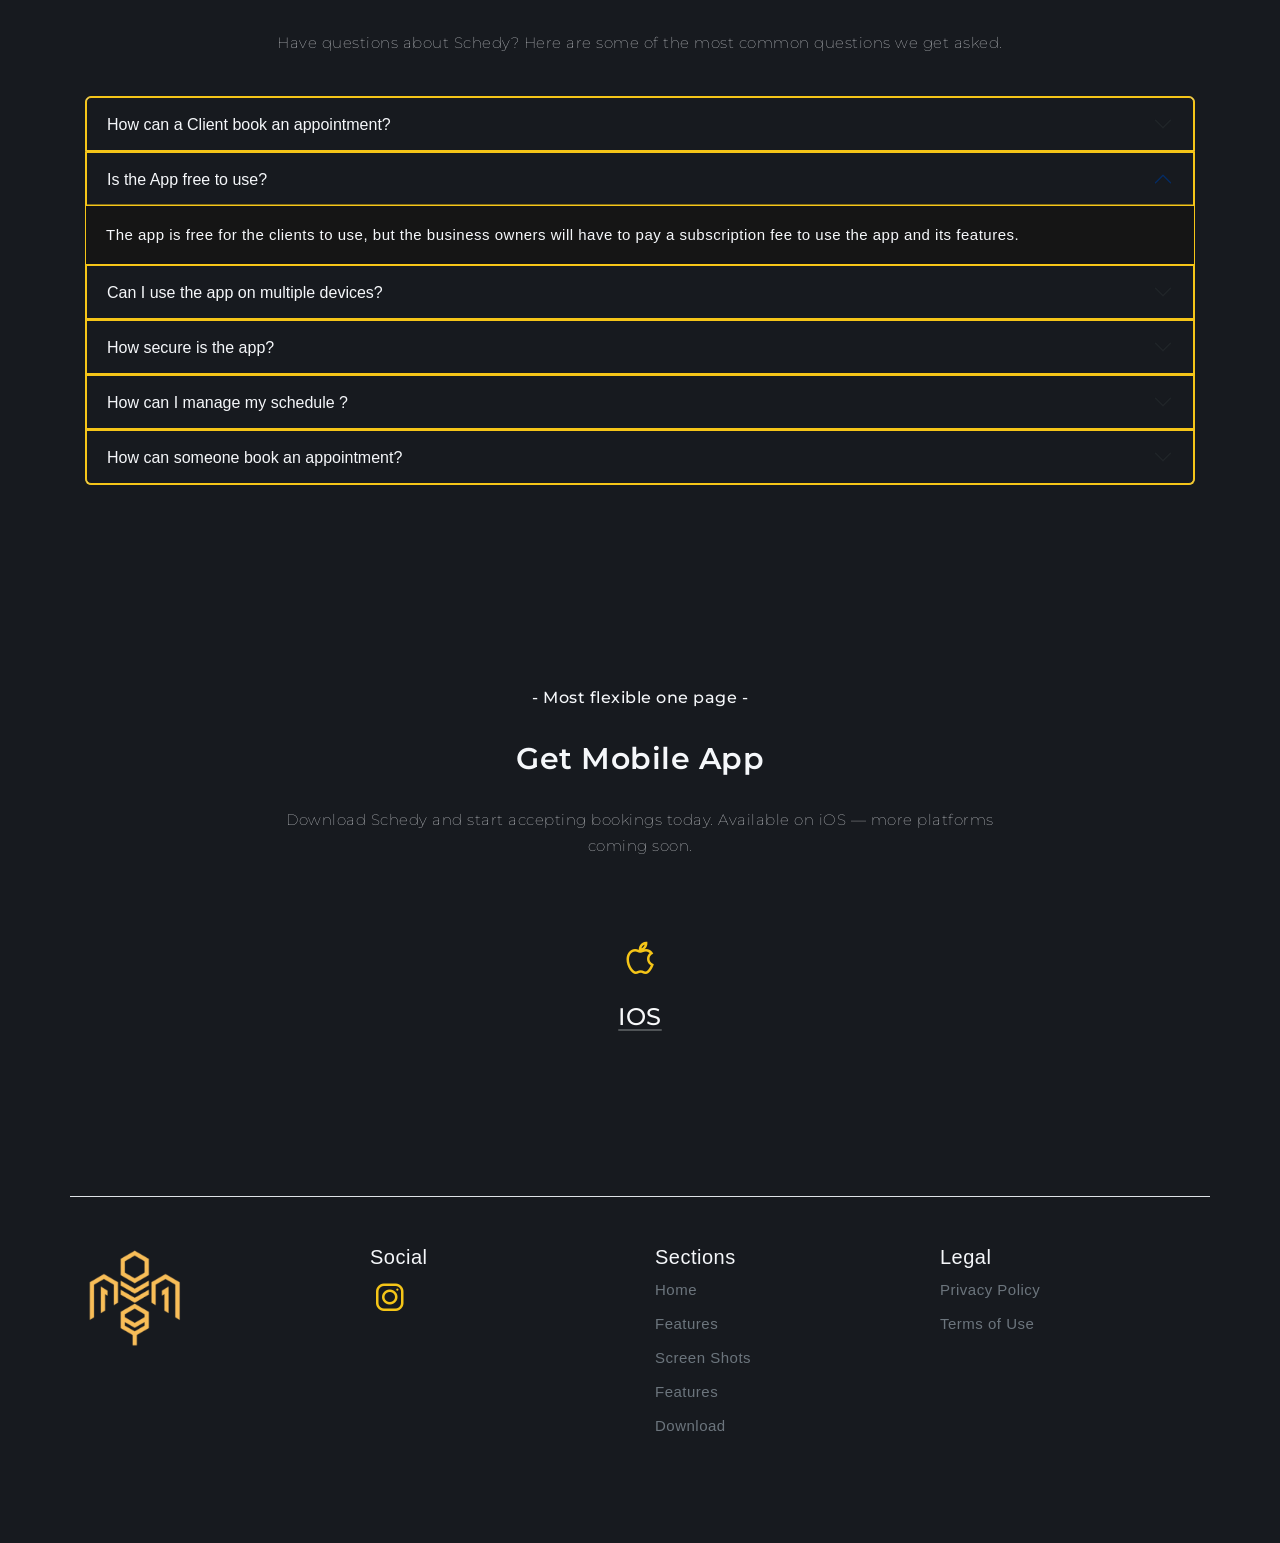
==== commit e55d1bc6: "direkt link" ====
--- a/index.html
+++ b/index.html
@@ -69,7 +69,9 @@
                                     <a class="nav-link scroll" href="#app">Features</a>
                                 </li>
                                 <li class="nav-item">
-                                    <a class="nav-link scroll" href="#download">Download</a>
+                                    <a class="nav-link scroll" href="https://apps.apple.com/ro/app/schedy/id6760036730"
+                                        >Download</a
+                                    >
                                 </li>
                             </ul>
                         </div>
@@ -109,7 +111,9 @@
                                 <a class="nav-link scroll" href="#app">Features</a>
                             </li>
                             <li class="nav-item">
-                                <a class="nav-link scroll" href="#download">Download</a>
+                                <a class="nav-link scroll" href="https://apps.apple.com/ro/app/schedy/id6760036730"
+                                    >Download</a
+                                >
                             </li>
                         </ul>
                     </nav>
@@ -129,7 +133,9 @@
                                 Schedy makes it easy to manage appointments and bookings for your business. Let your
                                 clients schedule themselves — anytime, anywhere.
                             </p>
-                            <a href="#download" class="btn banner-btn">Download</a>
+                            <a href="https://apps.apple.com/ro/app/schedy/id6760036730" class="btn banner-btn"
+                                >Download</a
+                            >
                         </div>
                     </div>
                     <div class="col-12 col-lg-6 banner-img">
